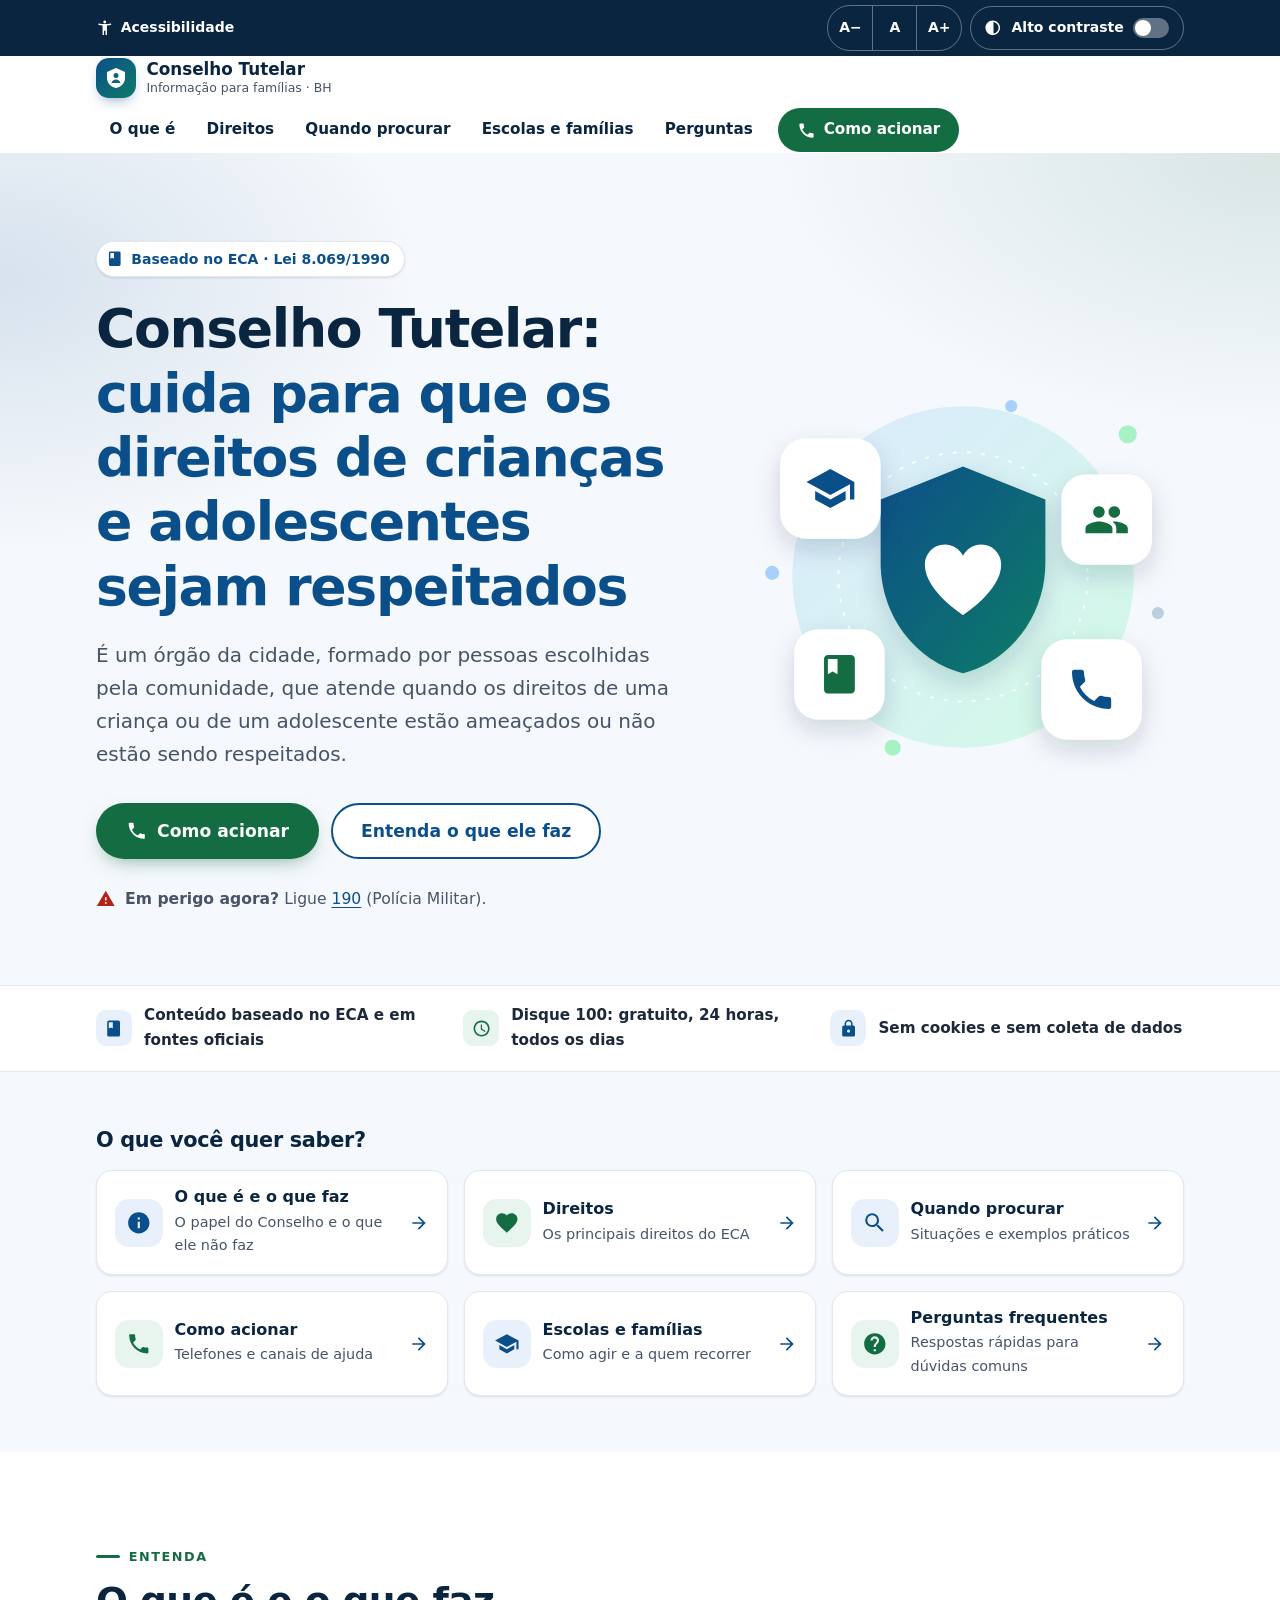
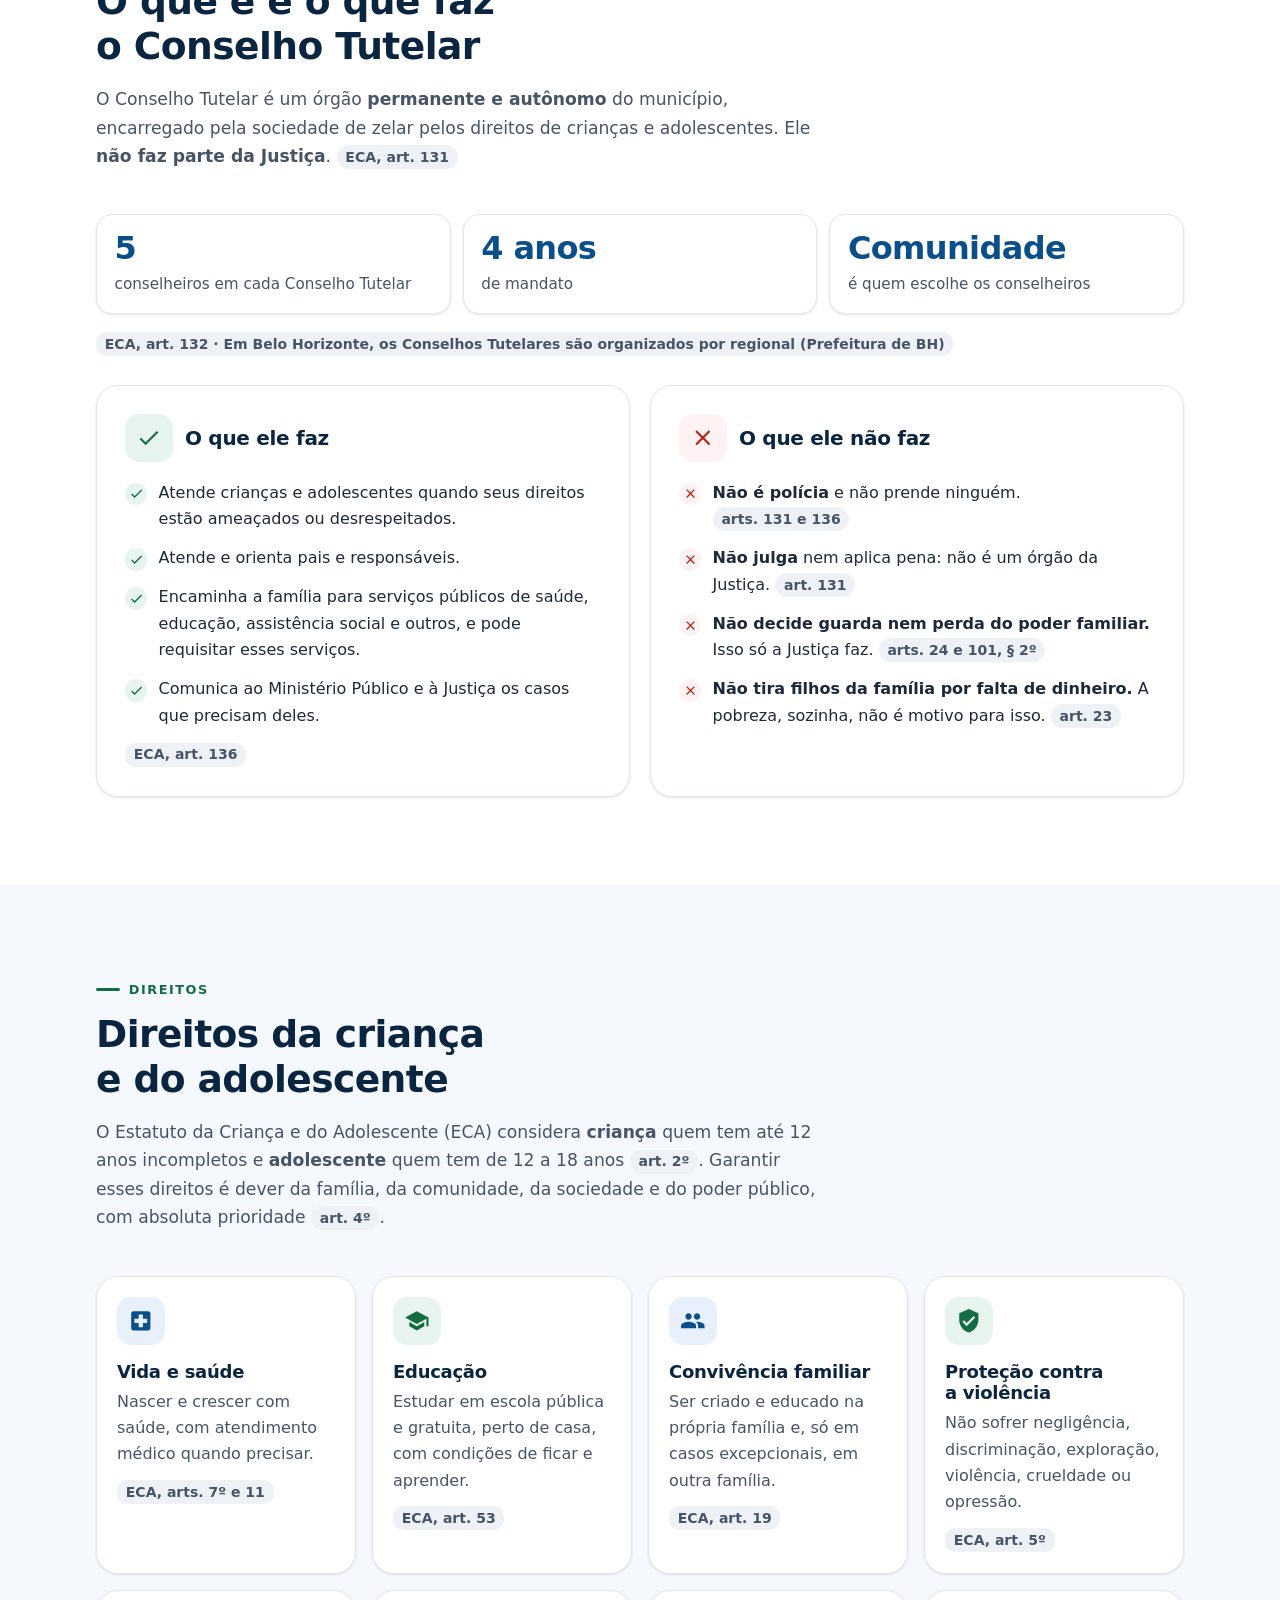
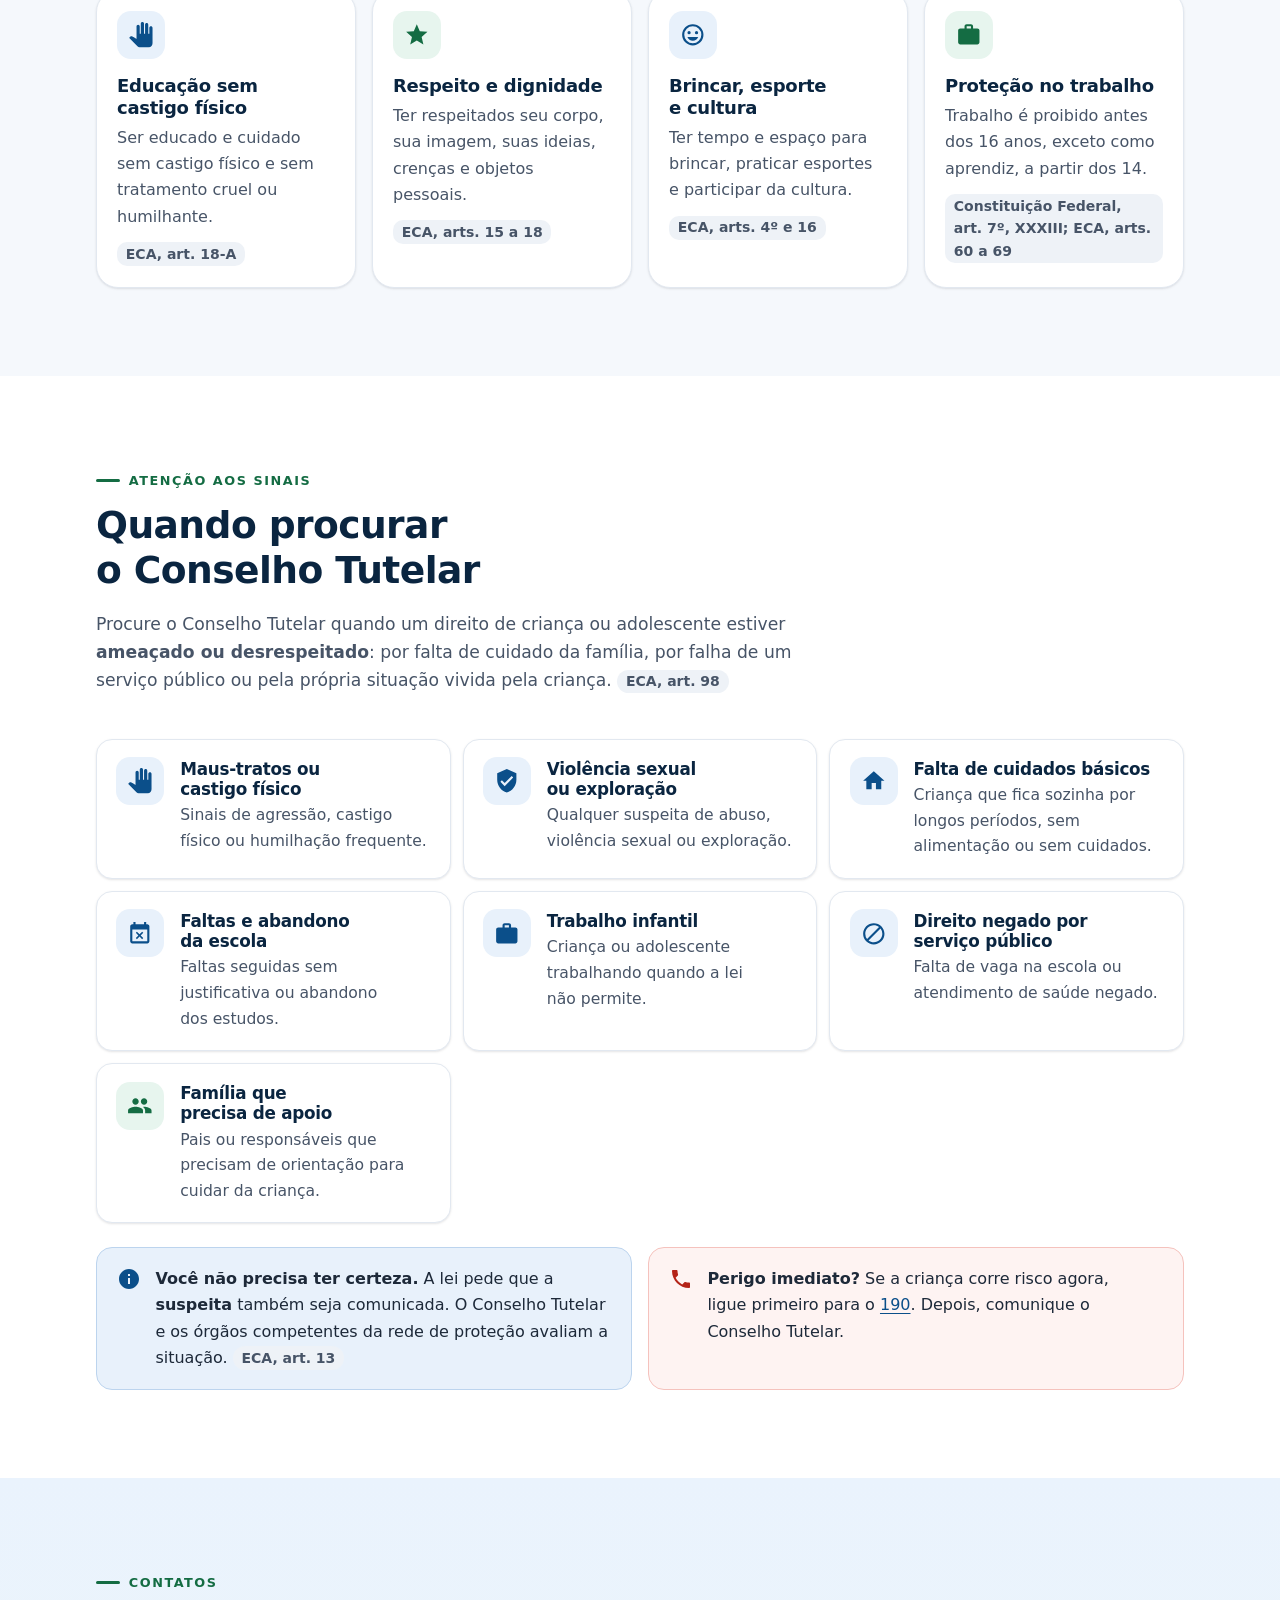
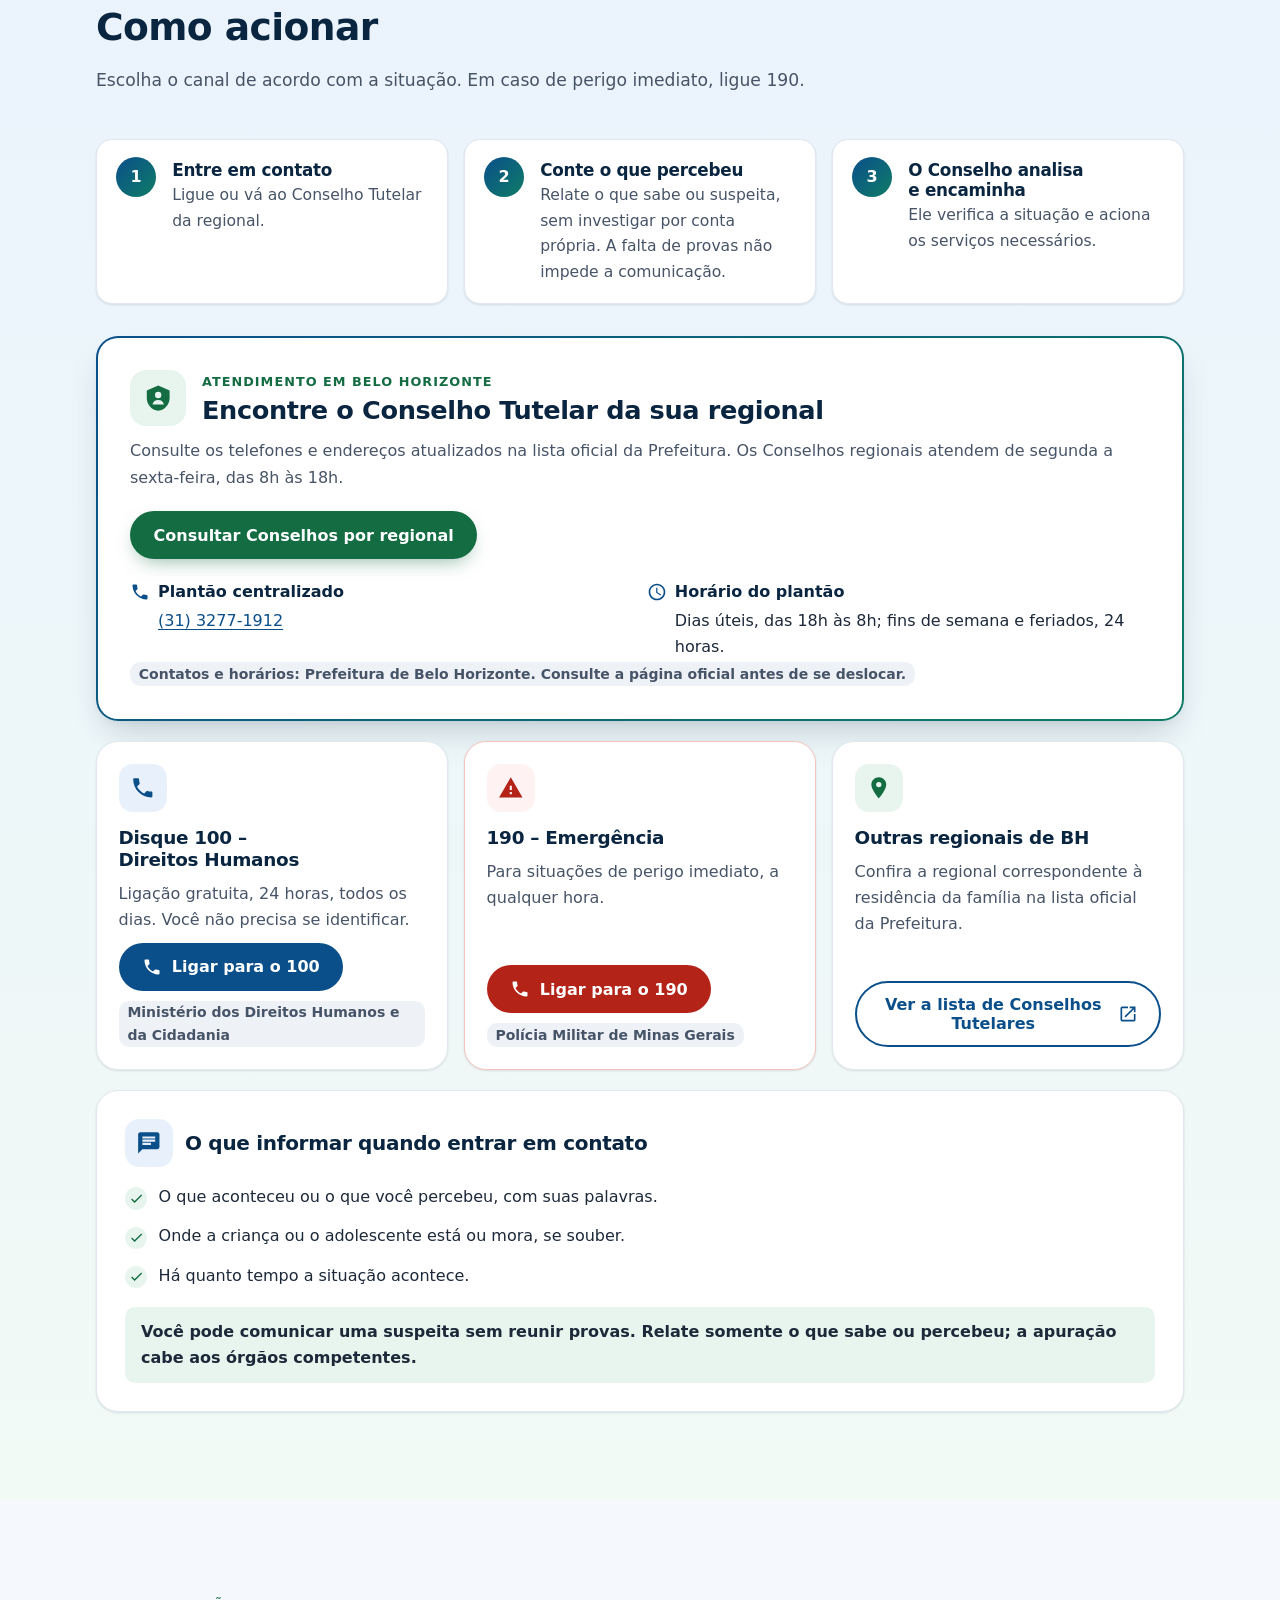
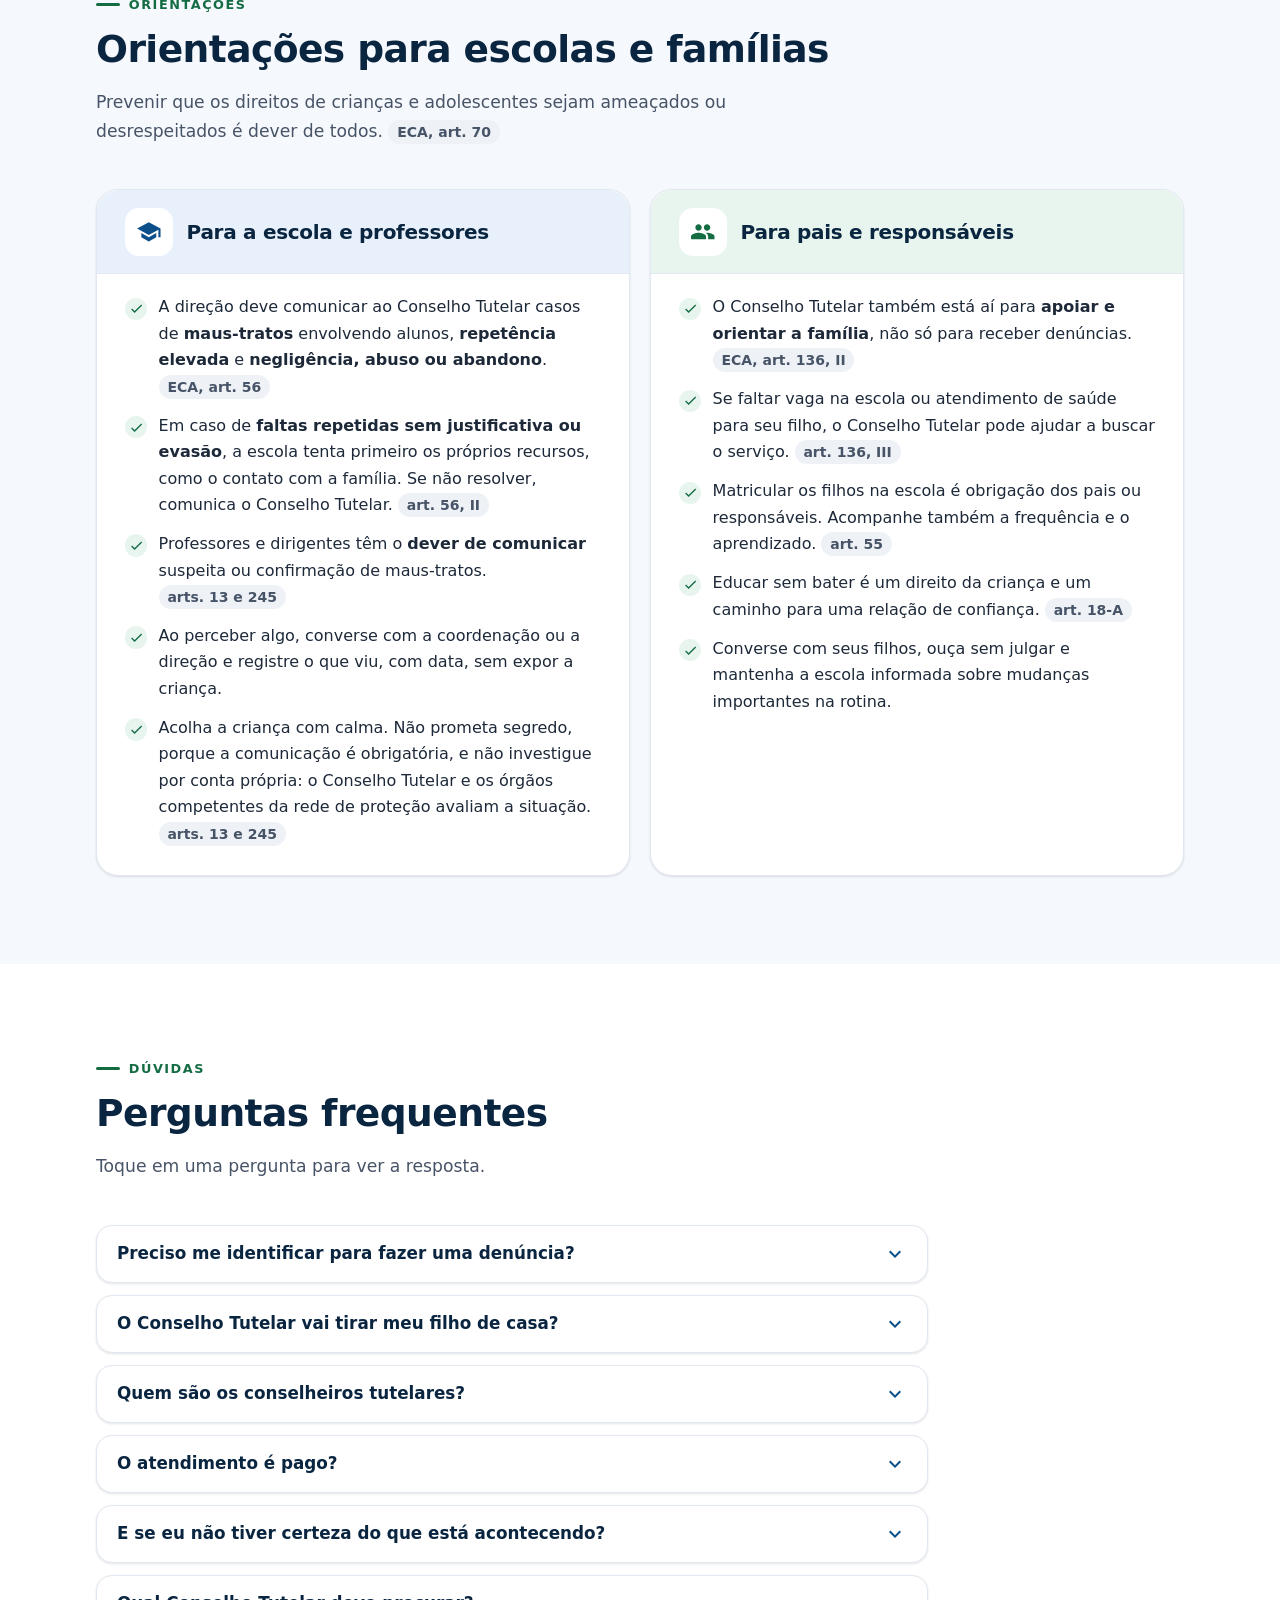
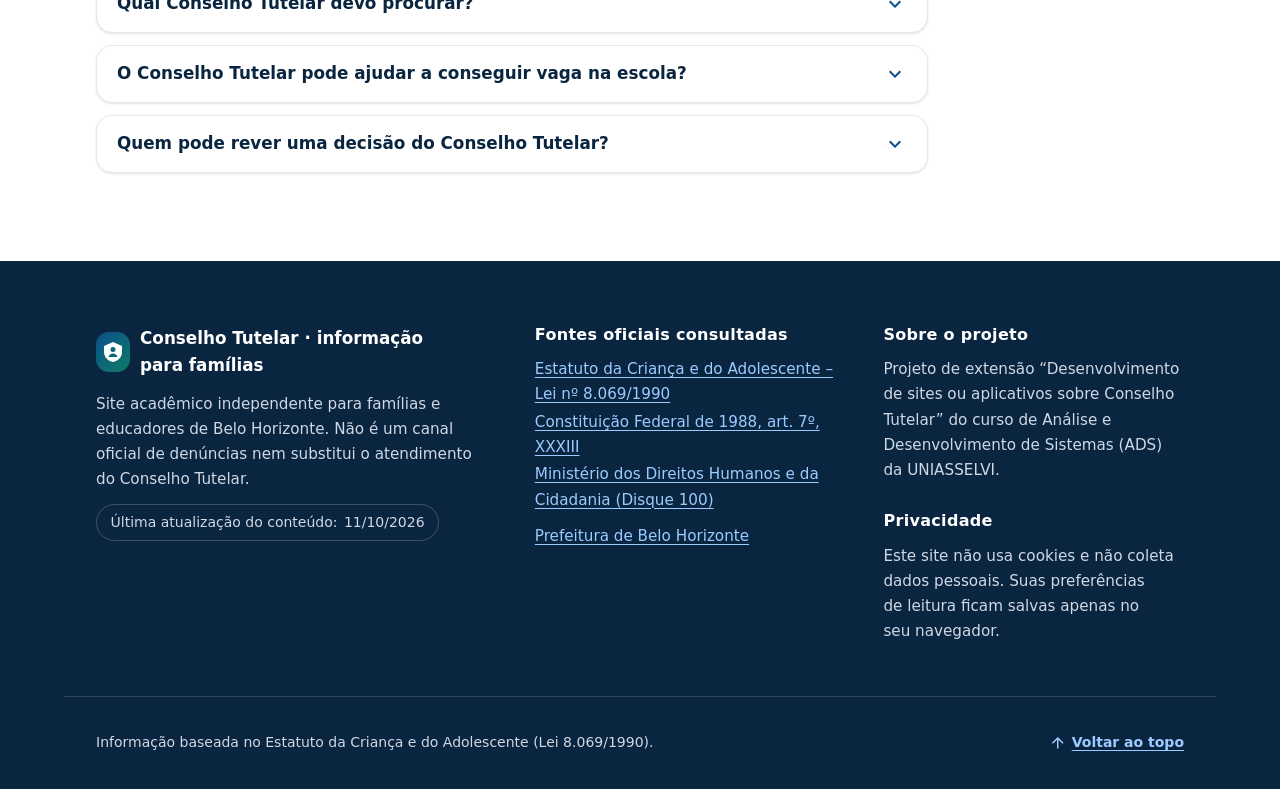
==== index.html @ aff42c0f "Adicionar site, cartaz e ferramentas revisados para Belo Horizonte" ====
<!doctype html>
<html lang="pt-BR">
<head>
  <meta charset="utf-8">
  <meta name="viewport" content="width=device-width, initial-scale=1, viewport-fit=cover">
  <title>Conselho Tutelar: quando e como procurar | Belo Horizonte</title>
  <meta name="description" content="O que é o Conselho Tutelar, direitos da criança e do adolescente, quando procurar e como acionar em Belo Horizonte. Informação simples para famílias e professores.">
  <meta name="theme-color" content="#0b4f8a">
  <meta name="color-scheme" content="light">
  <meta property="og:type" content="website">
  <meta property="og:locale" content="pt_BR">
  <meta property="og:title" content="Conselho Tutelar: quando e como procurar">
  <meta property="og:description" content="O que é, quando procurar e como acionar o Conselho Tutelar em Belo Horizonte. Linguagem simples, para pais, responsáveis e professores.">
  <meta property="og:image" content="assets/og-imagem.png">
  <meta name="twitter:card" content="summary_large_image">
  <link rel="icon" href="assets/favicon.svg" type="image/svg+xml">
  <link rel="stylesheet" href="css/style.css">
  <script>
    document.documentElement.classList.add("js");
    try {
      if (localStorage.getItem("ct-contraste") === "alto") document.documentElement.setAttribute("data-contraste", "alto");
      var f = localStorage.getItem("ct-fonte");
      if (f) document.documentElement.style.fontSize = f + "%";
    } catch (e) {}
  </script>
</head>
<body>
  <svg class="sprite" xmlns="http://www.w3.org/2000/svg" aria-hidden="true" focusable="false">
    <symbol id="i-escudo" viewBox="0 0 24 24"><path d="M12 2 3 6v6c0 5 3.8 9.3 9 10 5.2-.7 9-5 9-10V6l-9-4Zm0 5a2.5 2.5 0 1 1 0 5 2.5 2.5 0 0 1 0-5Zm-4.5 10c.5-2.3 2.3-3.5 4.5-3.5s4 1.2 4.5 3.5h-9Z"/></symbol>
    <symbol id="i-info" viewBox="0 0 24 24"><path d="M12 2C6.48 2 2 6.48 2 12s4.48 10 10 10 10-4.48 10-10S17.52 2 12 2zm1 15h-2v-6h2v6zm0-8h-2V7h2v2z"/></symbol>
    <symbol id="i-coracao" viewBox="0 0 24 24"><path d="M12 21.35l-1.45-1.32C5.4 15.36 2 12.28 2 8.5 2 5.42 4.42 3 7.5 3c1.74 0 3.41.81 4.5 2.09C13.09 3.81 14.76 3 16.5 3 19.58 3 22 5.42 22 8.5c0 3.78-3.4 6.86-8.55 11.54L12 21.35z"/></symbol>
    <symbol id="i-lupa" viewBox="0 0 24 24"><path d="M15.5 14h-.79l-.28-.27A6.47 6.47 0 0 0 16 9.5 6.5 6.5 0 1 0 9.5 16c1.61 0 3.09-.59 4.23-1.57l.27.28v.79l5 4.99L20.49 19l-4.99-5zm-6 0C7.01 14 5 11.99 5 9.5S7.01 5 9.5 5 14 7.01 14 9.5 11.99 14 9.5 14z"/></symbol>
    <symbol id="i-telefone" viewBox="0 0 24 24"><path d="M6.62 10.79c1.44 2.83 3.76 5.14 6.59 6.59l2.2-2.2c.27-.27.67-.36 1.02-.24 1.12.37 2.33.57 3.57.57.55 0 1 .45 1 1V20c0 .55-.45 1-1 1-9.39 0-17-7.61-17-17 0-.55.45-1 1-1h3.5c.55 0 1 .45 1 1 0 1.25.2 2.45.57 3.57.11.35.03.74-.25 1.02l-2.2 2.2z"/></symbol>
    <symbol id="i-escola" viewBox="0 0 24 24"><path d="M5 13.18v4L12 21l7-3.82v-4L12 17l-7-3.82zM12 3 1 9l11 6 9-4.91V17h2V9L12 3z"/></symbol>
    <symbol id="i-ajuda" viewBox="0 0 24 24"><path d="M12 2C6.48 2 2 6.48 2 12s4.48 10 10 10 10-4.48 10-10S17.52 2 12 2zm1 17h-2v-2h2v2zm2.07-7.75-.9.92C13.45 12.9 13 13.5 13 15h-2v-.5c0-1.1.45-2.1 1.17-2.83l1.24-1.26c.37-.36.59-.86.59-1.41 0-1.1-.9-2-2-2s-2 .9-2 2H8c0-2.21 1.79-4 4-4s4 1.79 4 4c0 .88-.36 1.68-.93 2.25z"/></symbol>
    <symbol id="i-check" viewBox="0 0 24 24"><path d="M9 16.17 4.83 12l-1.42 1.41L9 19 21 7l-1.41-1.41z"/></symbol>
    <symbol id="i-x" viewBox="0 0 24 24"><path d="M19 6.41 17.59 5 12 10.59 6.41 5 5 6.41 10.59 12 5 17.59 6.41 19 12 13.41 17.59 19 19 17.59 13.41 12z"/></symbol>
    <symbol id="i-casa" viewBox="0 0 24 24"><path d="M10 20v-6h4v6h5v-8h3L12 3 2 12h3v8z"/></symbol>
    <symbol id="i-menu" viewBox="0 0 24 24"><path d="M3 18h18v-2H3v2zm0-5h18v-2H3v2zm0-7v2h18V6H3z"/></symbol>
    <symbol id="i-chevron" viewBox="0 0 24 24"><path d="M16.59 8.59 12 13.17 7.41 8.59 6 10l6 6 6-6z"/></symbol>
    <symbol id="i-seta" viewBox="0 0 24 24"><path d="m12 4-1.41 1.41L16.17 11H4v2h12.17l-5.58 5.59L12 20l8-8z"/></symbol>
    <symbol id="i-saude" viewBox="0 0 24 24"><path d="M19 3H5c-1.1 0-1.99.9-1.99 2L3 19c0 1.1.9 2 2 2h14c1.1 0 2-.9 2-2V5c0-1.1-.9-2-2-2zm-1 11h-4v4h-4v-4H6v-4h4V6h4v4h4v4z"/></symbol>
    <symbol id="i-livro" viewBox="0 0 24 24"><path d="M18 2H6c-1.1 0-2 .9-2 2v16c0 1.1.9 2 2 2h12c1.1 0 2-.9 2-2V4c0-1.1-.9-2-2-2zM6 4h5v8l-2.5-1.5L6 12V4z"/></symbol>
    <symbol id="i-pessoas" viewBox="0 0 24 24"><path d="M16 11c1.66 0 2.99-1.34 2.99-3S17.66 5 16 5c-1.66 0-3 1.34-3 3s1.34 3 3 3zm-8 0c1.66 0 2.99-1.34 2.99-3S9.66 5 8 5C6.34 5 5 6.34 5 8s1.34 3 3 3zm0 2c-2.33 0-7 1.17-7 3.5V19h14v-2.5c0-2.33-4.67-3.5-7-3.5zm8 0c-.29 0-.62.02-.97.05 1.16.84 1.97 1.97 1.97 3.45V19h6v-2.5c0-2.33-4.67-3.5-7-3.5z"/></symbol>
    <symbol id="i-protecao" viewBox="0 0 24 24"><path d="M12 1 3 5v6c0 5.55 3.84 10.74 9 12 5.16-1.26 9-6.45 9-12V5l-9-4zm-2 16-4-4 1.41-1.41L10 14.17l6.59-6.59L18 9l-8 8z"/></symbol>
    <symbol id="i-mao" viewBox="0 0 24 24"><path d="M23 5.5V20c0 2.2-1.8 4-4 4h-7.3c-1.08 0-2.1-.43-2.85-1.19L1 14.83s1.26-1.23 1.3-1.25c.22-.19.49-.29.79-.29.22 0 .42.06.6.16.04.01 4.31 2.46 4.31 2.46V4c0-.83.67-1.5 1.5-1.5S11 3.17 11 4v7h1V1.5c0-.83.67-1.5 1.5-1.5S15 .67 15 1.5V11h1V2.5c0-.83.67-1.5 1.5-1.5s1.5.67 1.5 1.5V11h1V5.5c0-.83.67-1.5 1.5-1.5s1.5.67 1.5 1.5z"/></symbol>
    <symbol id="i-estrela" viewBox="0 0 24 24"><path d="M12 17.27 18.18 21l-1.64-7.03L22 9.24l-7.19-.61L12 2 9.19 8.63 2 9.24l5.46 4.73L5.82 21z"/></symbol>
    <symbol id="i-sorriso" viewBox="0 0 24 24"><path d="M12 2a10 10 0 1 0 0 20 10 10 0 0 0 0-20Zm0 18a8 8 0 1 1 0-16 8 8 0 0 1 0 16Z"/><circle cx="8.5" cy="10" r="1.5"/><circle cx="15.5" cy="10" r="1.5"/><path d="M12 17.5c2.3 0 4.3-1.4 5.1-3.5H6.9c.8 2.1 2.8 3.5 5.1 3.5Z"/></symbol>
    <symbol id="i-trabalho" viewBox="0 0 24 24"><path d="M20 6h-4V4c0-1.11-.89-2-2-2h-4c-1.11 0-2 .89-2 2v2H4c-1.11 0-1.99.89-1.99 2L2 19c0 1.11.89 2 2 2h16c1.11 0 2-.89 2-2V8c0-1.11-.89-2-2-2zm-6 0h-4V4h4v2z"/></symbol>
    <symbol id="i-calendario" viewBox="0 0 24 24"><path d="m9.31 17 2.44-2.44L14.19 17l1.06-1.06-2.44-2.44 2.44-2.44L14.19 10l-2.44 2.44L9.31 10l-1.06 1.06 2.44 2.44-2.44 2.44L9.31 17zM19 3h-1V1h-2v2H8V1H6v2H5c-1.11 0-1.99.9-1.99 2L3 19c0 1.1.89 2 2 2h14c1.1 0 2-.9 2-2V5c0-1.1-.9-2-2-2zm0 16H5V8h14v11z"/></symbol>
    <symbol id="i-bloqueio" viewBox="0 0 24 24"><path d="M12 2C6.48 2 2 6.48 2 12s4.48 10 10 10 10-4.48 10-10S17.52 2 12 2zM4 12c0-4.42 3.58-8 8-8 1.85 0 3.55.63 4.9 1.69L5.69 16.9A7.902 7.902 0 0 1 4 12zm8 8c-1.85 0-3.55-.63-4.9-1.69L18.31 7.1A7.902 7.902 0 0 1 20 12c0 4.42-3.58 8-8 8z"/></symbol>
    <symbol id="i-alerta" viewBox="0 0 24 24"><path d="M1 21h22L12 2 1 21zm12-3h-2v-2h2v2zm0-4h-2v-4h2v4z"/></symbol>
    <symbol id="i-local" viewBox="0 0 24 24"><path d="M12 2C8.13 2 5 5.13 5 9c0 5.25 7 13 7 13s7-7.75 7-13c0-3.87-3.13-7-7-7zm0 9.5a2.5 2.5 0 0 1 0-5 2.5 2.5 0 0 1 0 5z"/></symbol>
    <symbol id="i-relogio" viewBox="0 0 24 24"><path d="M11.99 2C6.47 2 2 6.48 2 12s4.47 10 9.99 10C17.52 22 22 17.52 22 12S17.52 2 11.99 2zM12 20c-4.42 0-8-3.58-8-8s3.58-8 8-8 8 3.58 8 8-3.58 8-8 8zm.5-13H11v6l5.25 3.15.75-1.23-4.5-2.67z"/></symbol>
    <symbol id="i-externo" viewBox="0 0 24 24"><path d="M19 19H5V5h7V3H5a2 2 0 0 0-2 2v14a2 2 0 0 0 2 2h14c1.1 0 2-.9 2-2v-7h-2v7zM14 3v2h3.59l-9.83 9.83 1.41 1.41L19 6.41V10h2V3h-7z"/></symbol>
    <symbol id="i-acessibilidade" viewBox="0 0 24 24"><path d="M20.5 6c-2.61.7-5.67 1-8.5 1s-5.89-.3-8.5-1L3 8c1.86.5 4 .83 6 1v13h2v-6h2v6h2V9c2-.17 4.14-.5 6-1l-.5-2zM12 6c1.1 0 2-.9 2-2s-.9-2-2-2-2 .9-2 2 .9 2 2 2z"/></symbol>
    <symbol id="i-contraste" viewBox="0 0 24 24"><path d="M12 22c5.52 0 10-4.48 10-10S17.52 2 12 2 2 6.48 2 12s4.48 10 10 10zm1-17.93c3.94.49 7 3.86 7 7.93s-3.06 7.44-7 7.93V4.07z"/></symbol>
    <symbol id="i-cadeado" viewBox="0 0 24 24"><path d="M18 8h-1V6c0-2.76-2.24-5-5-5S7 3.24 7 6v2H6c-1.1 0-2 .9-2 2v10c0 1.1.9 2 2 2h12c1.1 0 2-.9 2-2V10c0-1.1-.9-2-2-2zm-6 9c-1.1 0-2-.9-2-2s.9-2 2-2 2 .9 2 2-.9 2-2 2zm3.1-9H8.9V6c0-1.71 1.39-3.1 3.1-3.1 1.71 0 3.1 1.39 3.1 3.1v2z"/></symbol>
    <symbol id="i-conversa" viewBox="0 0 24 24"><path d="M20 2H4c-1.1 0-1.99.9-1.99 2L2 22l4-4h14c1.1 0 2-.9 2-2V4c0-1.1-.9-2-2-2zM6 9h12v2H6V9zm8 5H6v-2h8v2zm4-6H6V6h12v2z"/></symbol>
  </svg>

  <a class="pular" href="#conteudo">Pular para o conteúdo</a>

  <div class="barra-a11y">
    <div class="container barra-a11y__linha">
      <p class="barra-a11y__titulo">
        <svg class="icone" aria-hidden="true" focusable="false"><use href="#i-acessibilidade"/></svg>
        Acessibilidade
      </p>
      <div class="barra-a11y__controles">
        <div class="grupo-fonte" role="group" aria-label="Tamanho do texto">
          <button type="button" data-fonte="-1">A−<span class="visualmente-oculto"> diminuir texto</span></button>
          <button type="button" data-fonte="0">A<span class="visualmente-oculto"> tamanho normal do texto</span></button>
          <button type="button" data-fonte="1">A+<span class="visualmente-oculto"> aumentar texto</span></button>
        </div>
        <button type="button" class="interruptor" id="botao-contraste" role="switch" aria-checked="false">
          <svg class="icone" aria-hidden="true" focusable="false"><use href="#i-contraste"/></svg>
          <span>Alto contraste</span>
          <span class="interruptor__trilho" aria-hidden="true"></span>
        </button>
      </div>
    </div>
  </div>

  <header class="cabecalho" id="cabecalho">
    <div class="container cabecalho__linha">
      <a class="marca" href="#inicio">
        <span class="marca__selo" aria-hidden="true"><svg class="icone" focusable="false"><use href="#i-escudo"/></svg></span>
        <span>Conselho Tutelar<small>Informação para famílias · BH</small></span>
      </a>
      <button type="button" class="botao-menu" aria-expanded="false" aria-controls="menu-principal">
        <svg class="icone" aria-hidden="true" focusable="false"><use href="#i-menu"/></svg>
        <span>Menu</span>
      </button>
      <nav id="menu-principal" class="nav" aria-label="Menu principal">
        <ul class="nav__lista">
          <li><a href="#o-que-e">O que é</a></li>
          <li><a href="#direitos">Direitos</a></li>
          <li><a href="#quando-procurar">Quando procurar</a></li>
          <li><a href="#escolas-familias">Escolas e famílias</a></li>
          <li><a href="#perguntas">Perguntas</a></li>
          <li><a class="nav__cta" href="#como-acionar"><svg class="icone" aria-hidden="true" focusable="false"><use href="#i-telefone"/></svg>Como acionar</a></li>
        </ul>
      </nav>
    </div>
  </header>

  <main id="conteudo" tabindex="-1">

    <section id="inicio" class="hero" aria-labelledby="titulo-inicio">
      <div class="container hero__grade">
        <div>
          <p class="selo">
            <svg class="icone" aria-hidden="true" focusable="false"><use href="#i-livro"/></svg>
            Baseado no ECA · Lei 8.069/1990
          </p>
          <h1 id="titulo-inicio">Conselho Tutelar: <span>cuida para que os direitos de crianças e adolescentes sejam respeitados</span></h1>
          <p class="hero__lead">É um órgão da cidade, formado por pessoas escolhidas pela comunidade, que atende quando os direitos de uma criança ou de um adolescente estão ameaçados ou não estão sendo respeitados.</p>
          <div class="hero__acoes">
            <a class="botao botao--primario botao--grande" id="cta-hero" href="#como-acionar">
              <svg class="icone" aria-hidden="true" focusable="false"><use href="#i-telefone"/></svg>
              Como acionar
            </a>
            <a class="botao botao--contorno botao--grande" href="#o-que-e">Entenda o que ele faz</a>
          </div>
          <p class="hero__emergencia">
            <svg class="icone" aria-hidden="true" focusable="false"><use href="#i-alerta"/></svg>
            <span><strong>Em perigo agora?</strong> Ligue <a href="tel:190">190</a> (Polícia Militar).</span>
          </p>
        </div>

        <div class="hero__arte">
          <svg class="ilustracao" viewBox="0 0 440 400" aria-hidden="true" focusable="false">
            <defs>
              <linearGradient id="ilu-fundo" x1="0" y1="0" x2="1" y2="1">
                <stop offset="0" stop-color="#dbeafe"/>
                <stop offset="1" stop-color="#d1fae5"/>
              </linearGradient>
              <linearGradient id="ilu-escudo" x1="0" y1="0" x2="1" y2="1">
                <stop offset="0" stop-color="#0b4f8a"/>
                <stop offset="1" stop-color="#0e7c66"/>
              </linearGradient>
              <filter id="ilu-sombra" x="-30%" y="-30%" width="160%" height="170%">
                <feDropShadow dx="0" dy="10" stdDeviation="12" flood-color="#0a2540" flood-opacity=".16"/>
              </filter>
            </defs>
            <circle cx="220" cy="200" r="170" fill="url(#ilu-fundo)"/>
            <circle cx="220" cy="200" r="124" fill="none" stroke="#ffffff" stroke-opacity=".8" stroke-width="2" stroke-dasharray="4 10"/>
            <circle cx="384" cy="58" r="9" fill="#86efac" opacity=".7"/>
            <circle cx="30" cy="196" r="7" fill="#93c5fd" opacity=".8"/>
            <circle cx="414" cy="236" r="6" fill="#0b4f8a" opacity=".25"/>
            <circle cx="150" cy="370" r="8" fill="#86efac" opacity=".7"/>
            <circle cx="268" cy="30" r="6" fill="#93c5fd" opacity=".8"/>
            <g filter="url(#ilu-sombra)">
              <path d="M220 90 302 123v63c0 53-35 98-82 110-47-12-82-57-82-110v-63l82-33Z" fill="url(#ilu-escudo)"/>
            </g>
            <path d="M220 238s-38-24-38-50a20 20 0 0 1 38-9 20 20 0 0 1 38 9c0 26-38 50-38 50Z" fill="#ffffff"/>
            <g filter="url(#ilu-sombra)">
              <rect x="38" y="62" width="100" height="100" rx="26" fill="#ffffff"/>
              <rect x="318" y="98" width="90" height="90" rx="24" fill="#ffffff"/>
              <rect x="298" y="262" width="100" height="100" rx="26" fill="#ffffff"/>
              <rect x="52" y="252" width="90" height="90" rx="24" fill="#ffffff"/>
            </g>
            <use href="#i-escola" x="62" y="86" width="52" height="52" fill="#0b4f8a"/>
            <use href="#i-pessoas" x="340" y="120" width="46" height="46" fill="#146c43"/>
            <use href="#i-telefone" x="322" y="286" width="52" height="52" fill="#0b4f8a"/>
            <use href="#i-livro" x="74" y="274" width="46" height="46" fill="#146c43"/>
          </svg>
        </div>
      </div>
    </section>

    <div class="faixa-confianca">
      <ul class="container faixa-confianca__lista">
        <li><span class="chip chip--pequeno" aria-hidden="true"><svg class="icone" focusable="false"><use href="#i-livro"/></svg></span>Conteúdo baseado no ECA e em fontes oficiais</li>
        <li><span class="chip chip--pequeno chip--verde" aria-hidden="true"><svg class="icone" focusable="false"><use href="#i-relogio"/></svg></span>Disque 100: gratuito, 24 horas, todos os dias</li>
        <li><span class="chip chip--pequeno" aria-hidden="true"><svg class="icone" focusable="false"><use href="#i-cadeado"/></svg></span>Sem cookies e sem coleta de dados</li>
      </ul>
    </div>

    <section class="secao secao--compacta secao--suave" aria-labelledby="titulo-atalhos">
      <div class="container">
        <h2 id="titulo-atalhos" class="titulo-pequeno">O que você quer saber?</h2>
        <ul class="atalhos grade-revelar">
          <li><a class="atalho" href="#o-que-e"><span class="chip" aria-hidden="true"><svg class="icone" focusable="false"><use href="#i-info"/></svg></span><span class="atalho__texto"><strong>O que é e o que faz</strong><span class="atalho__descricao">O papel do Conselho e o que ele não faz</span></span><svg class="icone atalho__seta" aria-hidden="true" focusable="false"><use href="#i-seta"/></svg></a></li>
          <li><a class="atalho" href="#direitos"><span class="chip chip--verde" aria-hidden="true"><svg class="icone" focusable="false"><use href="#i-coracao"/></svg></span><span class="atalho__texto"><strong>Direitos</strong><span class="atalho__descricao">Os principais direitos do ECA</span></span><svg class="icone atalho__seta" aria-hidden="true" focusable="false"><use href="#i-seta"/></svg></a></li>
          <li><a class="atalho" href="#quando-procurar"><span class="chip" aria-hidden="true"><svg class="icone" focusable="false"><use href="#i-lupa"/></svg></span><span class="atalho__texto"><strong>Quando procurar</strong><span class="atalho__descricao">Situações e exemplos práticos</span></span><svg class="icone atalho__seta" aria-hidden="true" focusable="false"><use href="#i-seta"/></svg></a></li>
          <li><a class="atalho" href="#como-acionar"><span class="chip chip--verde" aria-hidden="true"><svg class="icone" focusable="false"><use href="#i-telefone"/></svg></span><span class="atalho__texto"><strong>Como acionar</strong><span class="atalho__descricao">Telefones e canais de ajuda</span></span><svg class="icone atalho__seta" aria-hidden="true" focusable="false"><use href="#i-seta"/></svg></a></li>
          <li><a class="atalho" href="#escolas-familias"><span class="chip" aria-hidden="true"><svg class="icone" focusable="false"><use href="#i-escola"/></svg></span><span class="atalho__texto"><strong>Escolas e famílias</strong><span class="atalho__descricao">Como agir e a quem recorrer</span></span><svg class="icone atalho__seta" aria-hidden="true" focusable="false"><use href="#i-seta"/></svg></a></li>
          <li><a class="atalho" href="#perguntas"><span class="chip chip--verde" aria-hidden="true"><svg class="icone" focusable="false"><use href="#i-ajuda"/></svg></span><span class="atalho__texto"><strong>Perguntas frequentes</strong><span class="atalho__descricao">Respostas rápidas para dúvidas comuns</span></span><svg class="icone atalho__seta" aria-hidden="true" focusable="false"><use href="#i-seta"/></svg></a></li>
        </ul>
      </div>
    </section>

    <section id="o-que-e" class="secao" aria-labelledby="titulo-o-que-e">
      <div class="container">
        <div class="secao__cabecalho">
          <p class="rotulo" aria-hidden="true">Entenda</p>
          <h2 id="titulo-o-que-e">O que é e o que faz o Conselho Tutelar</h2>
          <p class="secao__intro">O Conselho Tutelar é um órgão <strong>permanente e autônomo</strong> do município, encarregado pela sociedade de zelar pelos direitos de crianças e adolescentes. Ele <strong>não faz parte da Justiça</strong>. <span class="fonte">ECA, art. 131</span></p>
        </div>

        <ul class="fatos">
          <li><strong>5</strong><span>conselheiros em cada Conselho Tutelar</span></li>
          <li><strong>4 anos</strong><span>de mandato</span></li>
          <li><strong>Comunidade</strong><span>é quem escolhe os conselheiros</span></li>
        </ul>
        <p class="fonte">ECA, art. 132 · Em Belo Horizonte, os Conselhos Tutelares são organizados por regional (Prefeitura de BH)</p>

        <div class="duas-colunas">
          <div class="cartao cartao--faz">
            <h3><span class="chip chip--verde" aria-hidden="true"><svg class="icone" focusable="false"><use href="#i-check"/></svg></span>O que ele faz</h3>
            <ul class="lista-check">
              <li>Atende crianças e adolescentes quando seus direitos estão ameaçados ou desrespeitados.</li>
              <li>Atende e orienta pais e responsáveis.</li>
              <li>Encaminha a família para serviços públicos de saúde, educação, assistência social e outros, e pode requisitar esses serviços.</li>
              <li>Comunica ao Ministério Público e à Justiça os casos que precisam deles.</li>
            </ul>
            <p class="fonte">ECA, art. 136</p>
          </div>
          <div class="cartao cartao--nao-faz">
            <h3><span class="chip chip--alerta" aria-hidden="true"><svg class="icone" focusable="false"><use href="#i-x"/></svg></span>O que ele não faz</h3>
            <ul class="lista-x">
              <li><strong>Não é polícia</strong> e não prende ninguém. <span class="fonte">arts. 131 e 136</span></li>
              <li><strong>Não julga</strong> nem aplica pena: não é um órgão da Justiça. <span class="fonte">art. 131</span></li>
              <li><strong>Não decide guarda nem perda do poder familiar.</strong> Isso só a Justiça faz. <span class="fonte">arts. 24 e 101, § 2º</span></li>
              <li><strong>Não tira filhos da família por falta de dinheiro.</strong> A pobreza, sozinha, não é motivo para isso. <span class="fonte">art. 23</span></li>
            </ul>
          </div>
        </div>
      </div>
    </section>

    <section id="direitos" class="secao secao--suave" aria-labelledby="titulo-direitos">
      <div class="container">
        <div class="secao__cabecalho">
          <p class="rotulo" aria-hidden="true">Direitos</p>
          <h2 id="titulo-direitos">Direitos da criança e do adolescente</h2>
          <p class="secao__intro">O Estatuto da Criança e do Adolescente (ECA) considera <strong>criança</strong> quem tem até 12 anos incompletos e <strong>adolescente</strong> quem tem de 12 a 18 anos <span class="fonte">art. 2º</span>. Garantir esses direitos é dever da família, da comunidade, da sociedade e do poder público, com absoluta prioridade <span class="fonte">art. 4º</span>.</p>
        </div>
        <ul class="cards grade-revelar">
          <li class="card-direito"><span class="chip" aria-hidden="true"><svg class="icone" focusable="false"><use href="#i-saude"/></svg></span><h3>Vida e saúde</h3><p>Nascer e crescer com saúde, com atendimento médico quando precisar.</p><p class="fonte">ECA, arts. 7º e 11</p></li>
          <li class="card-direito"><span class="chip chip--verde" aria-hidden="true"><svg class="icone" focusable="false"><use href="#i-escola"/></svg></span><h3>Educação</h3><p>Estudar em escola pública e gratuita, perto de casa, com condições de ficar e aprender.</p><p class="fonte">ECA, art. 53</p></li>
          <li class="card-direito"><span class="chip" aria-hidden="true"><svg class="icone" focusable="false"><use href="#i-pessoas"/></svg></span><h3>Convivência familiar</h3><p>Ser criado e educado na própria família e, só em casos excepcionais, em outra família.</p><p class="fonte">ECA, art. 19</p></li>
          <li class="card-direito"><span class="chip chip--verde" aria-hidden="true"><svg class="icone" focusable="false"><use href="#i-protecao"/></svg></span><h3>Proteção contra a violência</h3><p>Não sofrer negligência, discriminação, exploração, violência, crueldade ou opressão.</p><p class="fonte">ECA, art. 5º</p></li>
          <li class="card-direito"><span class="chip" aria-hidden="true"><svg class="icone" focusable="false"><use href="#i-mao"/></svg></span><h3>Educação sem castigo físico</h3><p>Ser educado e cuidado sem castigo físico e sem tratamento cruel ou humilhante.</p><p class="fonte">ECA, art. 18-A</p></li>
          <li class="card-direito"><span class="chip chip--verde" aria-hidden="true"><svg class="icone" focusable="false"><use href="#i-estrela"/></svg></span><h3>Respeito e dignidade</h3><p>Ter respeitados seu corpo, sua imagem, suas ideias, crenças e objetos pessoais.</p><p class="fonte">ECA, arts. 15 a 18</p></li>
          <li class="card-direito"><span class="chip" aria-hidden="true"><svg class="icone" focusable="false"><use href="#i-sorriso"/></svg></span><h3>Brincar, esporte e cultura</h3><p>Ter tempo e espaço para brincar, praticar esportes e participar da cultura.</p><p class="fonte">ECA, arts. 4º e 16</p></li>
          <li class="card-direito"><span class="chip chip--verde" aria-hidden="true"><svg class="icone" focusable="false"><use href="#i-trabalho"/></svg></span><h3>Proteção no trabalho</h3><p>Trabalho é proibido antes dos 16 anos, exceto como aprendiz, a partir dos 14.</p><p class="fonte">Constituição Federal, art. 7º, XXXIII; ECA, arts. 60 a 69</p></li>
        </ul>
      </div>
    </section>

    <section id="quando-procurar" class="secao" aria-labelledby="titulo-quando">
      <div class="container">
        <div class="secao__cabecalho">
          <p class="rotulo" aria-hidden="true">Atenção aos sinais</p>
          <h2 id="titulo-quando">Quando procurar o Conselho Tutelar</h2>
          <p class="secao__intro">Procure o Conselho Tutelar quando um direito de criança ou adolescente estiver <strong>ameaçado ou desrespeitado</strong>: por falta de cuidado da família, por falha de um serviço público ou pela própria situação vivida pela criança. <span class="fonte">ECA, art. 98</span></p>
        </div>
        <ul class="situacoes grade-revelar">
          <li class="situacao"><span class="chip" aria-hidden="true"><svg class="icone" focusable="false"><use href="#i-mao"/></svg></span><div><h3>Maus-tratos ou castigo físico</h3><p>Sinais de agressão, castigo físico ou humilhação frequente.</p></div></li>
          <li class="situacao"><span class="chip" aria-hidden="true"><svg class="icone" focusable="false"><use href="#i-protecao"/></svg></span><div><h3>Violência sexual ou exploração</h3><p>Qualquer suspeita de abuso, violência sexual ou exploração.</p></div></li>
          <li class="situacao"><span class="chip" aria-hidden="true"><svg class="icone" focusable="false"><use href="#i-casa"/></svg></span><div><h3>Falta de cuidados básicos</h3><p>Criança que fica sozinha por longos períodos, sem alimentação ou sem cuidados.</p></div></li>
          <li class="situacao"><span class="chip" aria-hidden="true"><svg class="icone" focusable="false"><use href="#i-calendario"/></svg></span><div><h3>Faltas e abandono da escola</h3><p>Faltas seguidas sem justificativa ou abandono dos estudos.</p></div></li>
          <li class="situacao"><span class="chip" aria-hidden="true"><svg class="icone" focusable="false"><use href="#i-trabalho"/></svg></span><div><h3>Trabalho infantil</h3><p>Criança ou adolescente trabalhando quando a lei não permite.</p></div></li>
          <li class="situacao"><span class="chip" aria-hidden="true"><svg class="icone" focusable="false"><use href="#i-bloqueio"/></svg></span><div><h3>Direito negado por serviço público</h3><p>Falta de vaga na escola ou atendimento de saúde negado.</p></div></li>
          <li class="situacao"><span class="chip chip--verde" aria-hidden="true"><svg class="icone" focusable="false"><use href="#i-pessoas"/></svg></span><div><h3>Família que precisa de apoio</h3><p>Pais ou responsáveis que precisam de orientação para cuidar da criança.</p></div></li>
        </ul>
        <div class="avisos">
          <div class="aviso aviso--info">
            <svg class="icone" aria-hidden="true" focusable="false"><use href="#i-info"/></svg>
            <p><strong>Você não precisa ter certeza.</strong> A lei pede que a <strong>suspeita</strong> também seja comunicada. O Conselho Tutelar e os órgãos competentes da rede de proteção avaliam a situação. <span class="fonte">ECA, art. 13</span></p>
          </div>
          <div class="aviso aviso--alerta">
            <svg class="icone" aria-hidden="true" focusable="false"><use href="#i-telefone"/></svg>
            <p><strong>Perigo imediato?</strong> Se a criança corre risco agora, ligue primeiro para o <a href="tel:190">190</a>. Depois, comunique o Conselho Tutelar.</p>
          </div>
        </div>
      </div>
    </section>

    <section id="como-acionar" class="secao secao--acionar" aria-labelledby="titulo-acionar">
      <div class="container">
        <div class="secao__cabecalho">
          <p class="rotulo" aria-hidden="true">Contatos</p>
          <h2 id="titulo-acionar">Como acionar</h2>
          <p class="secao__intro">Escolha o canal de acordo com a situação. Em caso de perigo imediato, ligue 190.</p>
        </div>

        <ol class="passos grade-revelar">
          <li><span class="passos__numero" aria-hidden="true">1</span><div><h3>Entre em contato</h3><p>Ligue ou vá ao Conselho Tutelar da regional.</p></div></li>
          <li><span class="passos__numero" aria-hidden="true">2</span><div><h3>Conte o que percebeu</h3><p>Relate o que sabe ou suspeita, sem investigar por conta própria. A falta de provas não impede a comunicação.</p></div></li>
          <li><span class="passos__numero" aria-hidden="true">3</span><div><h3>O Conselho analisa e encaminha</h3><p>Ele verifica a situação e aciona os serviços necessários.</p></div></li>
        </ol>

        <div class="contato-destaque">
          <div class="contato-destaque__topo">
            <span class="chip chip--verde chip--grande" aria-hidden="true"><svg class="icone" focusable="false"><use href="#i-escudo"/></svg></span>
            <div>
              <p class="contato-destaque__rotulo">Atendimento em Belo Horizonte</p>
              <h3>Encontre o Conselho Tutelar da sua regional</h3>
            </div>
          </div>
          <p>Consulte os telefones e endereços atualizados na lista oficial da Prefeitura. Os Conselhos regionais atendem de segunda a sexta-feira, das 8h às 18h.</p>
          <div class="contato-destaque__telefones">
            <a class="botao botao--primario" href="https://prefeitura.pbh.gov.br/direitos-humanos/conselho-tutelar">Consultar Conselhos por regional</a>
          </div>
          <dl class="detalhes">
            <div><dt><svg class="icone" aria-hidden="true" focusable="false"><use href="#i-telefone"/></svg>Plantão centralizado</dt><dd><a href="tel:+553132771912">(31) 3277-1912</a></dd></div>
            <div><dt><svg class="icone" aria-hidden="true" focusable="false"><use href="#i-relogio"/></svg>Horário do plantão</dt><dd>Dias úteis, das 18h às 8h; fins de semana e feriados, 24 horas.</dd></div>
          </dl>
          <p class="fonte">Contatos e horários: Prefeitura de Belo Horizonte. Consulte a página oficial antes de se deslocar.</p>
        </div>

        <ul class="contatos grade-revelar">
          <li class="contato">
            <span class="chip" aria-hidden="true"><svg class="icone" focusable="false"><use href="#i-telefone"/></svg></span>
            <h3>Disque 100 – Direitos Humanos</h3>
            <p>Ligação gratuita, 24 horas, todos os dias. Você não precisa se identificar.</p>
            <a class="botao botao--azul" href="tel:100"><svg class="icone" aria-hidden="true" focusable="false"><use href="#i-telefone"/></svg>Ligar para o 100</a>
            <p class="fonte">Ministério dos Direitos Humanos e da Cidadania</p>
          </li>
          <li class="contato contato--alerta">
            <span class="chip chip--alerta" aria-hidden="true"><svg class="icone" focusable="false"><use href="#i-alerta"/></svg></span>
            <h3>190 – Emergência</h3>
            <p>Para situações de perigo imediato, a qualquer hora.</p>
            <a class="botao botao--alerta" href="tel:190"><svg class="icone" aria-hidden="true" focusable="false"><use href="#i-telefone"/></svg>Ligar para o 190</a>
            <p class="fonte">Polícia Militar de Minas Gerais</p>
          </li>
          <li class="contato">
            <span class="chip chip--verde" aria-hidden="true"><svg class="icone" focusable="false"><use href="#i-local"/></svg></span>
            <h3>Outras regionais de BH</h3>
            <p>Confira a regional correspondente à residência da família na lista oficial da Prefeitura.</p>
            <span class="contato__acao" data-config-link="linkConselhosBH" data-classe="botao botao--contorno">Ver a lista de Conselhos Tutelares</span>
          </li>
        </ul>

        <div class="cartao">
          <h3><span class="chip" aria-hidden="true"><svg class="icone" focusable="false"><use href="#i-conversa"/></svg></span>O que informar quando entrar em contato</h3>
          <ul class="lista-check">
            <li>O que aconteceu ou o que você percebeu, com suas palavras.</li>
            <li>Onde a criança ou o adolescente está ou mora, se souber.</li>
            <li>Há quanto tempo a situação acontece.</li>
          </ul>
          <p class="destaque-suave">Você pode comunicar uma suspeita sem reunir provas. Relate somente o que sabe ou percebeu; a apuração cabe aos órgãos competentes.</p>
        </div>
      </div>
    </section>

    <section id="escolas-familias" class="secao secao--suave" aria-labelledby="titulo-escolas">
      <div class="container">
        <div class="secao__cabecalho">
          <p class="rotulo" aria-hidden="true">Orientações</p>
          <h2 id="titulo-escolas">Orientações para escolas e famílias</h2>
          <p class="secao__intro">Prevenir que os direitos de crianças e adolescentes sejam ameaçados ou desrespeitados é dever de todos. <span class="fonte">ECA, art. 70</span></p>
        </div>
        <div class="duas-colunas">
          <div class="cartao">
            <div class="cartao__topo cartao__topo--azul">
              <span class="chip" aria-hidden="true"><svg class="icone" focusable="false"><use href="#i-escola"/></svg></span>
              <h3>Para a escola e professores</h3>
            </div>
            <ul class="lista-check">
              <li>A direção deve comunicar ao Conselho Tutelar casos de <strong>maus-tratos</strong> envolvendo alunos, <strong>repetência elevada</strong> e <strong>negligência, abuso ou abandono</strong>. <span class="fonte">ECA, art. 56</span></li>
              <li>Em caso de <strong>faltas repetidas sem justificativa ou evasão</strong>, a escola tenta primeiro os próprios recursos, como o contato com a família. Se não resolver, comunica o Conselho Tutelar. <span class="fonte">art. 56, II</span></li>
              <li>Professores e dirigentes têm o <strong>dever de comunicar</strong> suspeita ou confirmação de maus-tratos. <span class="fonte">arts. 13 e 245</span></li>
              <li>Ao perceber algo, converse com a coordenação ou a direção e registre o que viu, com data, sem expor a criança.</li>
              <li>Acolha a criança com calma. Não prometa segredo, porque a comunicação é obrigatória, e não investigue por conta própria: o Conselho Tutelar e os órgãos competentes da rede de proteção avaliam a situação. <span class="fonte">arts. 13 e 245</span></li>
            </ul>
          </div>
          <div class="cartao">
            <div class="cartao__topo cartao__topo--verde">
              <span class="chip chip--verde" aria-hidden="true"><svg class="icone" focusable="false"><use href="#i-pessoas"/></svg></span>
              <h3>Para pais e responsáveis</h3>
            </div>
            <ul class="lista-check">
              <li>O Conselho Tutelar também está aí para <strong>apoiar e orientar a família</strong>, não só para receber denúncias. <span class="fonte">ECA, art. 136, II</span></li>
              <li>Se faltar vaga na escola ou atendimento de saúde para seu filho, o Conselho Tutelar pode ajudar a buscar o serviço. <span class="fonte">art. 136, III</span></li>
              <li>Matricular os filhos na escola é obrigação dos pais ou responsáveis. Acompanhe também a frequência e o aprendizado. <span class="fonte">art. 55</span></li>
              <li>Educar sem bater é um direito da criança e um caminho para uma relação de confiança. <span class="fonte">art. 18-A</span></li>
              <li>Converse com seus filhos, ouça sem julgar e mantenha a escola informada sobre mudanças importantes na rotina.</li>
            </ul>
          </div>
        </div>
      </div>
    </section>

    <section id="perguntas" class="secao" aria-labelledby="titulo-perguntas">
      <div class="container">
        <div class="secao__cabecalho">
          <p class="rotulo" aria-hidden="true">Dúvidas</p>
          <h2 id="titulo-perguntas">Perguntas frequentes</h2>
          <p class="secao__intro">Toque em uma pergunta para ver a resposta.</p>
        </div>
        <div class="sanfona">
          <div class="sanfona__item">
            <h3><button type="button" class="sanfona__botao" id="p1" aria-expanded="false" aria-controls="r1"><span>Preciso me identificar para fazer uma denúncia?</span><svg class="icone sanfona__icone" aria-hidden="true" focusable="false"><use href="#i-chevron"/></svg></button></h3>
            <div class="sanfona__painel" id="r1"><p>No Disque 100 você pode denunciar sem se identificar. Ao procurar o Conselho Tutelar, pergunte como funciona o sigilo. Não envie dados de crianças ou denúncias pelo GitHub deste projeto. <span class="fonte">Ministério dos Direitos Humanos e da Cidadania</span></p></div>
          </div>
          <div class="sanfona__item">
            <h3><button type="button" class="sanfona__botao" id="p2" aria-expanded="false" aria-controls="r2"><span>O Conselho Tutelar vai tirar meu filho de casa?</span><svg class="icone sanfona__icone" aria-hidden="true" focusable="false"><use href="#i-chevron"/></svg></button></h3>
            <div class="sanfona__painel" id="r2"><p>O objetivo é proteger a criança e apoiar a família. Afastar uma criança da família é uma medida excepcional, e a decisão cabe à Justiça. A falta de dinheiro, sozinha, não é motivo para isso. <span class="fonte">ECA, arts. 23 e 101, §§ 1º e 2º</span></p></div>
          </div>
          <div class="sanfona__item">
            <h3><button type="button" class="sanfona__botao" id="p3" aria-expanded="false" aria-controls="r3"><span>Quem são os conselheiros tutelares?</span><svg class="icone sanfona__icone" aria-hidden="true" focusable="false"><use href="#i-chevron"/></svg></button></h3>
            <div class="sanfona__painel" id="r3"><p>São 5 pessoas da comunidade em cada Conselho Tutelar, escolhidas pela população local para um mandato de 4 anos. <span class="fonte">ECA, art. 132</span></p></div>
          </div>
          <div class="sanfona__item">
            <h3><button type="button" class="sanfona__botao" id="p4" aria-expanded="false" aria-controls="r4"><span>O atendimento é pago?</span><svg class="icone sanfona__icone" aria-hidden="true" focusable="false"><use href="#i-chevron"/></svg></button></h3>
            <div class="sanfona__painel" id="r4"><p>Não. O Conselho Tutelar é um órgão público do município e o atendimento é gratuito. O Disque 100 também é gratuito. <span class="fonte">ECA, art. 132</span></p></div>
          </div>
          <div class="sanfona__item">
            <h3><button type="button" class="sanfona__botao" id="p5" aria-expanded="false" aria-controls="r5"><span>E se eu não tiver certeza do que está acontecendo?</span><svg class="icone sanfona__icone" aria-hidden="true" focusable="false"><use href="#i-chevron"/></svg></button></h3>
            <div class="sanfona__painel" id="r5"><p>A lei pede que casos de <strong>suspeita</strong> também sejam comunicados. Conte o que você percebeu; o Conselho Tutelar e os órgãos competentes da rede de proteção avaliam a situação. <span class="fonte">ECA, art. 13</span></p></div>
          </div>
          <div class="sanfona__item">
            <h3><button type="button" class="sanfona__botao" id="p6" aria-expanded="false" aria-controls="r6"><span>Qual Conselho Tutelar devo procurar?</span><svg class="icone sanfona__icone" aria-hidden="true" focusable="false"><use href="#i-chevron"/></svg></button></h3>
            <div class="sanfona__painel" id="r6"><p>Em geral, o da regional onde mora a família (os pais ou o responsável). Na dúvida, procure o da regional da escola ou consulte a lista da Prefeitura na seção <a href="#como-acionar">Como acionar</a>. <span class="fonte">ECA, arts. 138 e 147</span></p></div>
          </div>
          <div class="sanfona__item">
            <h3><button type="button" class="sanfona__botao" id="p7" aria-expanded="false" aria-controls="r7"><span>O Conselho Tutelar pode ajudar a conseguir vaga na escola?</span><svg class="icone sanfona__icone" aria-hidden="true" focusable="false"><use href="#i-chevron"/></svg></button></h3>
            <div class="sanfona__painel" id="r7"><p>Sim. Ele pode requisitar serviços públicos, como vaga em escola. Se a decisão dele não for cumprida, pode levar o caso à Justiça. <span class="fonte">ECA, arts. 53, V, e 136, III</span></p></div>
          </div>
          <div class="sanfona__item">
            <h3><button type="button" class="sanfona__botao" id="p8" aria-expanded="false" aria-controls="r8"><span>Quem pode rever uma decisão do Conselho Tutelar?</span><svg class="icone sanfona__icone" aria-hidden="true" focusable="false"><use href="#i-chevron"/></svg></button></h3>
            <div class="sanfona__painel" id="r8"><p>Somente a Justiça, a pedido de quem tenha interesse legítimo no caso. <span class="fonte">ECA, art. 137</span></p></div>
          </div>
        </div>
      </div>
    </section>
  </main>

  <footer class="rodape">
    <div class="container rodape__grade">
      <div>
        <p class="rodape__marca">
          <span class="marca__selo" aria-hidden="true"><svg class="icone" focusable="false"><use href="#i-escudo"/></svg></span>
          Conselho Tutelar · informação para famílias
        </p>
        <p>Site acadêmico independente para famílias e educadores de Belo Horizonte. Não é um canal oficial de denúncias nem substitui o atendimento do Conselho Tutelar.</p>
        <p class="rodape__atualizacao">Última atualização do conteúdo: <span data-config="ultimaAtualizacao"></span></p>
      </div>
      <div>
        <h2>Fontes oficiais consultadas</h2>
        <ul>
          <li><a href="https://www.planalto.gov.br/ccivil_03/leis/l8069.htm">Estatuto da Criança e do Adolescente – Lei nº 8.069/1990</a></li>
          <li><a href="https://www.planalto.gov.br/ccivil_03/constituicao/constituicao.htm">Constituição Federal de 1988, art. 7º, XXXIII</a></li>
          <li><a href="https://www.gov.br/pt-br/servicos/denunciar-violacao-de-direitos-humanos">Ministério dos Direitos Humanos e da Cidadania (Disque 100)</a></li>
          <li><a href="https://prefeitura.pbh.gov.br/direitos-humanos/conselho-tutelar">Prefeitura de Belo Horizonte</a></li>
        </ul>
      </div>
      <div>
        <h2>Sobre o projeto</h2>
        <p>Projeto de extensão “Desenvolvimento de sites ou aplicativos sobre Conselho Tutelar” do curso de Análise e Desenvolvimento de Sistemas (ADS) da UNIASSELVI.</p>
        <h2>Privacidade</h2>
        <p>Este site não usa cookies e não coleta dados pessoais. Suas preferências de leitura ficam salvas apenas no seu navegador.</p>
      </div>
    </div>
    <div class="container rodape__base">
      <p>Informação baseada no Estatuto da Criança e do Adolescente (Lei 8.069/1990).</p>
      <a class="rodape__topo" href="#inicio"><svg class="icone" aria-hidden="true" focusable="false"><use href="#i-seta"/></svg>Voltar ao topo</a>
    </div>
  </footer>

  <a class="cta-fixo" id="cta-fixo" href="#como-acionar" hidden>
    <svg class="icone" aria-hidden="true" focusable="false"><use href="#i-telefone"/></svg>
    Como acionar o Conselho Tutelar
  </a>

  <script src="js/config.js"></script>
  <script src="js/main.js"></script>
</body>
</html>
---- css/style.css ----
/* ==========================================================================
   Conselho Tutelar BH · estilos
   Mobile first · recursos de acessibilidade · sem frameworks ou dependências externas
   Conformidade integral com WCAG depende de auditoria específica.
   ========================================================================== */

:root {
  --cor-primaria: #0b4f8a;
  --cor-primaria-escura: #083d6b;
  --cor-primaria-clara: #e8f1fb;
  --cor-secundaria: #146c43;
  --cor-secundaria-escura: #0f5434;
  --cor-secundaria-clara: #e7f5ee;
  --cor-secundaria-viva: #4ade80;
  --cor-alerta: #b42318;
  --cor-alerta-escura: #912018;
  --cor-alerta-clara: #fef3f2;
  --cor-alerta-borda: #f5c2bd;
  --cor-titulo: #0a2540;
  --cor-texto: #1d2939;
  --cor-texto-suave: #475467;
  --cor-link: #0b4f8a;
  --cor-fundo: #ffffff;
  --cor-fundo-suave: #f5f8fc;
  --cor-borda: #e2e8f0;
  --cor-borda-forte: #c3cfdd;
  --cor-foco: #c2410c;
  --cor-foco-escuro: #fbbf24;
  --cor-barra: #0a2540;
  --cor-barra-texto: #ffffff;
  --cor-barra-borda: rgba(255, 255, 255, 0.35);
  --cor-rodape: #0a2540;
  --cor-sobre-cor: #ffffff;
  --cor-fonte-fundo: #eef2f7;
  --cor-marcador-fundo: #fff3bf;
  --cor-marcador-texto: #5c4400;
  --gradiente-marca: linear-gradient(135deg, #0b4f8a 0%, #0e7c66 100%);
  --fundo-hero:
    radial-gradient(48rem 26rem at 100% 0%, rgba(20, 108, 67, 0.13), transparent 65%),
    radial-gradient(40rem 26rem at 0% 15%, rgba(11, 79, 138, 0.13), transparent 65%),
    #f5f8fc;
  --fundo-acionar: linear-gradient(180deg, #eaf3fd 0%, #f1faf5 100%);
  --sombra-sm: 0 1px 2px rgba(16, 24, 40, 0.05), 0 1px 3px rgba(16, 24, 40, 0.07);
  --sombra-md: 0 6px 14px -4px rgba(16, 24, 40, 0.1), 0 2px 4px -2px rgba(16, 24, 40, 0.06);
  --sombra-lg: 0 18px 36px -12px rgba(10, 37, 64, 0.22), 0 4px 10px -4px rgba(10, 37, 64, 0.08);
  --sombra-botao: 0 8px 20px -8px rgba(20, 108, 67, 0.55);
  --raio-sm: 10px;
  --raio: 16px;
  --raio-lg: 22px;
  --raio-pill: 999px;
  --transicao: 180ms cubic-bezier(0.2, 0.8, 0.2, 1);
  --largura: 72rem;
  --fonte: system-ui, -apple-system, "Segoe UI", Roboto, "Helvetica Neue", Arial, "Noto Sans", sans-serif;
  --mask-check: url("data:image/svg+xml,%3Csvg xmlns='http://www.w3.org/2000/svg' viewBox='0 0 24 24'%3E%3Cpath d='M9 16.17 4.83 12l-1.42 1.41L9 19 21 7l-1.41-1.41z'/%3E%3C/svg%3E");
  --mask-x: url("data:image/svg+xml,%3Csvg xmlns='http://www.w3.org/2000/svg' viewBox='0 0 24 24'%3E%3Cpath d='M19 6.41 17.59 5 12 10.59 6.41 5 5 6.41 10.59 12 5 17.59 6.41 19 12 13.41 17.59 19 19 17.59 13.41 12z'/%3E%3C/svg%3E");
  --mask-seta: url("data:image/svg+xml,%3Csvg xmlns='http://www.w3.org/2000/svg' viewBox='0 0 24 24'%3E%3Cpath d='M8.59 16.59 13.17 12 8.59 7.41 10 6l6 6-6 6z'/%3E%3C/svg%3E");
}

/* Alto contraste: preto, branco e amarelo, sem sombras nem gradientes */
:root[data-contraste="alto"] {
  --cor-primaria: #ffff00;
  --cor-primaria-escura: #ffff00;
  --cor-primaria-clara: #000000;
  --cor-secundaria: #ffff00;
  --cor-secundaria-escura: #ffff00;
  --cor-secundaria-clara: #000000;
  --cor-secundaria-viva: #ffff00;
  --cor-alerta: #ffff00;
  --cor-alerta-escura: #ffff00;
  --cor-alerta-clara: #000000;
  --cor-alerta-borda: #ffffff;
  --cor-titulo: #ffffff;
  --cor-texto: #ffffff;
  --cor-texto-suave: #ffffff;
  --cor-link: #ffff00;
  --cor-fundo: #000000;
  --cor-fundo-suave: #000000;
  --cor-borda: #ffffff;
  --cor-borda-forte: #ffffff;
  --cor-foco: #00ffff;
  --cor-foco-escuro: #00ffff;
  --cor-barra: #000000;
  --cor-barra-texto: #ffffff;
  --cor-barra-borda: #ffffff;
  --cor-rodape: #000000;
  --cor-sobre-cor: #000000;
  --cor-fonte-fundo: #000000;
  --cor-marcador-fundo: #000000;
  --cor-marcador-texto: #ffff00;
  --gradiente-marca: #ffff00;
  --fundo-hero: #000000;
  --fundo-acionar: #000000;
  --sombra-sm: none;
  --sombra-md: none;
  --sombra-lg: none;
  --sombra-botao: none;
}

/* ---------- Base ---------- */
*,
*::before,
*::after { box-sizing: border-box; }

[hidden] { display: none !important; }

html {
  font-size: 100%;
  -webkit-text-size-adjust: 100%;
  scroll-behavior: smooth;
  scroll-padding-top: 5.5rem;
}

body {
  margin: 0;
  font-family: var(--fonte);
  font-size: 1rem;
  line-height: 1.65;
  color: var(--cor-texto);
  background: var(--cor-fundo);
  -webkit-font-smoothing: antialiased;
}

img,
svg { max-width: 100%; }

.icone {
  width: 1.25em;
  height: 1.25em;
  fill: currentColor;
  flex: none;
}

.sprite {
  position: absolute;
  width: 0;
  height: 0;
  overflow: hidden;
}

h1,
h2,
h3 {
  color: var(--cor-titulo);
  line-height: 1.2;
  letter-spacing: -0.015em;
  text-wrap: balance;
}

h2 { font-size: clamp(1.65rem, 1.25rem + 1.8vw, 2.35rem); margin: 0 0 1rem; }
h3 { font-size: 1.15rem; }
p { text-wrap: pretty; }

a {
  color: var(--cor-link);
  text-decoration-thickness: 1px;
  text-underline-offset: 0.2em;
}
a:hover { text-decoration-thickness: 2px; }

:focus-visible {
  outline: 3px solid var(--cor-foco);
  outline-offset: 3px;
  border-radius: 6px;
}

#conteudo:focus { outline: none; }

.container {
  width: 100%;
  max-width: var(--largura);
  margin-inline: auto;
  padding-inline: clamp(1rem, 4vw, 2rem);
}

.visualmente-oculto {
  position: absolute !important;
  width: 1px;
  height: 1px;
  padding: 0;
  margin: -1px;
  overflow: hidden;
  clip: rect(0 0 0 0);
  white-space: nowrap;
  border: 0;
}

.pular {
  position: absolute;
  left: 1rem;
  top: -100px;
  z-index: 100;
  padding: 0.75rem 1.25rem;
  border-radius: var(--raio-pill);
  background: var(--cor-primaria);
  color: var(--cor-sobre-cor);
  font-weight: 700;
  text-decoration: none;
}
.pular:focus { top: 0.75rem; }

/* ---------- Barra de acessibilidade (só aparece com JavaScript, que faz os botões funcionarem) ---------- */
.barra-a11y { display: none; }
.js .barra-a11y { display: block; }
.barra-a11y {
  background: var(--cor-barra);
  color: var(--cor-barra-texto);
  font-size: 0.875rem;
}
.barra-a11y :focus-visible { outline-color: var(--cor-foco-escuro); }

.barra-a11y__linha {
  display: flex;
  align-items: center;
  justify-content: space-between;
  gap: 0.75rem;
  min-height: 3.5rem;
}

.barra-a11y__titulo {
  display: none;
  align-items: center;
  gap: 0.45rem;
  margin: 0;
  font-weight: 600;
}

.barra-a11y__controles {
  display: flex;
  align-items: center;
  gap: 0.5rem;
  margin-left: auto;
}

.grupo-fonte {
  display: inline-flex;
  border: 1px solid var(--cor-barra-borda);
  border-radius: var(--raio-pill);
  overflow: hidden;
}

.grupo-fonte button,
.interruptor {
  min-height: 2.75rem;
  background: transparent;
  color: inherit;
  font: inherit;
  font-weight: 700;
  cursor: pointer;
}

.grupo-fonte button {
  min-width: 2.75rem;
  padding: 0 0.65rem;
  border: 0;
}
.grupo-fonte button + button { border-left: 1px solid var(--cor-barra-borda); }
.grupo-fonte button:hover,
.interruptor:hover { background: rgba(255, 255, 255, 0.12); }
.grupo-fonte button:focus-visible { outline-offset: -4px; }

.interruptor {
  display: inline-flex;
  align-items: center;
  gap: 0.6rem;
  padding: 0 0.85rem;
  border: 1px solid var(--cor-barra-borda);
  border-radius: var(--raio-pill);
}

.interruptor__trilho {
  position: relative;
  width: 2.25rem;
  height: 1.25rem;
  border-radius: var(--raio-pill);
  background: rgba(255, 255, 255, 0.35);
  transition: background-color var(--transicao);
}
.interruptor__trilho::after {
  content: "";
  position: absolute;
  top: 2px;
  left: 2px;
  width: calc(1.25rem - 4px);
  height: calc(1.25rem - 4px);
  border-radius: 50%;
  background: #ffffff;
  transition: transform var(--transicao);
}
.interruptor[aria-checked="true"] .interruptor__trilho { background: var(--cor-secundaria-viva); }
.interruptor[aria-checked="true"] .interruptor__trilho::after { transform: translateX(1rem); background: #000000; }

/* ---------- Cabeçalho ---------- */
.cabecalho {
  position: sticky;
  top: env(safe-area-inset-top, 0px);
  z-index: 40;
  background: rgba(255, 255, 255, 0.96);
  border-bottom: 1px solid transparent;
  transition: box-shadow var(--transicao), border-color var(--transicao);
}
@supports ((-webkit-backdrop-filter: blur(1px)) or (backdrop-filter: blur(1px))) {
  .cabecalho {
    background: rgba(255, 255, 255, 0.8);
    -webkit-backdrop-filter: saturate(180%) blur(14px);
    backdrop-filter: saturate(180%) blur(14px);
  }
}
.cabecalho.rolado {
  border-bottom-color: var(--cor-borda);
  box-shadow: var(--sombra-sm);
}

.cabecalho__linha {
  display: flex;
  flex-wrap: wrap;
  align-items: center;
  justify-content: space-between;
  gap: 0.5rem 1rem;
  min-height: 4.25rem;
}

.marca {
  display: inline-flex;
  align-items: center;
  gap: 0.65rem;
  min-height: 2.75rem;
  color: var(--cor-titulo);
  font-weight: 800;
  font-size: 1.05rem;
  line-height: 1.15;
  text-decoration: none;
}
.marca small {
  display: block;
  margin-top: 0.1rem;
  color: var(--cor-texto-suave);
  font-size: 0.78rem;
  font-weight: 500;
}
.marca__selo {
  display: grid;
  place-items: center;
  width: 2.5rem;
  height: 2.5rem;
  border-radius: 0.8rem;
  background: var(--gradiente-marca);
  color: var(--cor-sobre-cor);
  box-shadow: 0 6px 14px -6px rgba(11, 79, 138, 0.6);
}
.marca__selo .icone { width: 1.5rem; height: 1.5rem; }

.botao-menu { display: none; }
.js .botao-menu {
  display: inline-flex;
  align-items: center;
  gap: 0.45rem;
  min-width: 2.75rem;
  min-height: 2.75rem;
  padding: 0.5rem 0.95rem;
  border: 2px solid var(--cor-primaria);
  border-radius: var(--raio-pill);
  background: var(--cor-fundo);
  color: var(--cor-primaria);
  font: inherit;
  font-weight: 700;
  cursor: pointer;
}
.js .botao-menu[aria-expanded="true"] {
  background: var(--cor-primaria);
  color: var(--cor-sobre-cor);
}

.nav { flex-basis: 100%; }
.nav__lista {
  list-style: none;
  margin: 0;
  padding: 0 0 0.75rem;
}

.js .nav {
  display: none;
  position: absolute;
  top: 100%;
  left: 0;
  right: 0;
  padding: 0.5rem clamp(1rem, 4vw, 2rem) 1rem;
  background: var(--cor-fundo);
  border-bottom: 1px solid var(--cor-borda);
  box-shadow: var(--sombra-lg);
}
.js .nav.aberta { display: block; animation: aparecer 0.2s ease; }
.js .nav__lista { padding: 0; }

.nav a {
  display: flex;
  align-items: center;
  justify-content: space-between;
  gap: 0.5rem;
  min-height: 3rem;
  padding: 0.5rem 0.85rem;
  border-radius: var(--raio-sm);
  color: var(--cor-titulo);
  font-weight: 600;
  text-decoration: none;
}
.nav a::after {
  content: "";
  width: 1.25rem;
  height: 1.25rem;
  background-color: var(--cor-texto-suave);
  -webkit-mask: var(--mask-seta) center / contain no-repeat;
  mask: var(--mask-seta) center / contain no-repeat;
}
.nav a:hover,
.nav a[aria-current="true"] {
  background: var(--cor-primaria-clara);
  color: var(--cor-primaria);
}

.nav .nav__cta {
  justify-content: center;
  margin-top: 0.5rem;
  background: var(--cor-secundaria);
  color: var(--cor-sobre-cor);
  border-radius: var(--raio-pill);
}
.nav .nav__cta::after { display: none; }
.nav .nav__cta:hover,
.nav .nav__cta[aria-current="true"] {
  background: var(--cor-secundaria-escura);
  color: var(--cor-sobre-cor);
}

/* ---------- Botões ---------- */
.botao {
  display: inline-flex;
  align-items: center;
  justify-content: center;
  gap: 0.6rem;
  min-height: 3rem;
  padding: 0.75rem 1.35rem;
  border: 2px solid transparent;
  border-radius: var(--raio-pill);
  font: inherit;
  font-weight: 700;
  line-height: 1.2;
  text-align: center;
  text-decoration: none;
  cursor: pointer;
  transition: background-color var(--transicao), border-color var(--transicao), box-shadow var(--transicao), transform var(--transicao);
}
.botao:hover { transform: translateY(-1px); }
.botao:active { transform: none; }

.botao--grande {
  min-height: 3.5rem;
  padding: 0.9rem 1.75rem;
  font-size: 1.075rem;
}

.botao--primario {
  background: var(--cor-secundaria);
  color: var(--cor-sobre-cor);
  box-shadow: var(--sombra-botao);
}
.botao--primario:hover { background: var(--cor-secundaria-escura); color: var(--cor-sobre-cor); }

.botao--azul { background: var(--cor-primaria); color: var(--cor-sobre-cor); }
.botao--azul:hover { background: var(--cor-primaria-escura); color: var(--cor-sobre-cor); }

.botao--alerta { background: var(--cor-alerta); color: var(--cor-sobre-cor); }
.botao--alerta:hover { background: var(--cor-alerta-escura); color: var(--cor-sobre-cor); }

.botao--contorno {
  background: var(--cor-fundo);
  color: var(--cor-primaria);
  border-color: var(--cor-primaria);
}
.botao--contorno:hover { background: var(--cor-primaria-clara); color: var(--cor-primaria-escura); }

.botao--telefone { min-height: 3.5rem; font-size: 1.15rem; }

/* ---------- Chips de ícone ---------- */
.chip {
  display: inline-grid;
  place-items: center;
  flex: none;
  width: 3rem;
  height: 3rem;
  border-radius: 14px;
  background: var(--cor-primaria-clara);
  color: var(--cor-primaria);
}
.chip .icone { width: 1.6rem; height: 1.6rem; }
.chip--verde { background: var(--cor-secundaria-clara); color: var(--cor-secundaria); }
.chip--alerta { background: var(--cor-alerta-clara); color: var(--cor-alerta); }
.chip--pequeno { width: 2.25rem; height: 2.25rem; border-radius: 10px; }
.chip--pequeno .icone { width: 1.2rem; height: 1.2rem; }
.chip--grande { width: 3.5rem; height: 3.5rem; border-radius: 16px; }
.chip--grande .icone { width: 1.9rem; height: 1.9rem; }

/* ---------- Hero ---------- */
.hero {
  position: relative;
  overflow: hidden;
  padding-block: clamp(2.5rem, 7vw, 5.5rem) clamp(2.5rem, 6vw, 4.5rem);
  background: var(--fundo-hero);
}

.hero__grade {
  display: grid;
  gap: 2.5rem;
  align-items: center;
}

.selo {
  display: inline-flex;
  align-items: center;
  gap: 0.5rem;
  margin: 0 0 1.25rem;
  padding: 0.35rem 0.9rem 0.35rem 0.55rem;
  border: 1px solid var(--cor-borda);
  border-radius: var(--raio-pill);
  background: var(--cor-fundo);
  box-shadow: var(--sombra-sm);
  color: var(--cor-primaria);
  font-size: 0.875rem;
  font-weight: 700;
}

.hero h1 {
  margin: 0 0 1.25rem;
  font-size: clamp(2rem, 1.35rem + 3.2vw, 3.35rem);
  letter-spacing: -0.025em;
}
.hero h1 span { color: var(--cor-primaria); }

.hero__lead {
  max-width: 38rem;
  margin: 0 0 2rem;
  color: var(--cor-texto-suave);
  font-size: clamp(1.075rem, 1rem + 0.4vw, 1.25rem);
}

.hero__acoes {
  display: flex;
  flex-wrap: wrap;
  gap: 0.75rem;
}

.hero__emergencia {
  display: flex;
  align-items: flex-start;
  gap: 0.6rem;
  margin: 1.75rem 0 0;
  color: var(--cor-texto-suave);
  font-size: 0.975rem;
}
.hero__emergencia .icone { margin-top: 0.15em; color: var(--cor-alerta); }

.hero__arte { display: none; }
.ilustracao { display: block; width: 100%; height: auto; }

/* ---------- Faixa de confiança ---------- */
.faixa-confianca {
  background: var(--cor-fundo);
  border-block: 1px solid var(--cor-borda);
}
.faixa-confianca__lista {
  display: grid;
  gap: 0.85rem;
  margin: 0 auto;
  padding-block: 1.1rem;
  list-style: none;
}
.faixa-confianca li {
  display: flex;
  align-items: center;
  gap: 0.75rem;
  font-size: 0.95rem;
  font-weight: 600;
}

/* ---------- Seções ---------- */
.secao { padding-block: clamp(3rem, 8vw, 5.5rem); }
.secao--suave { background: var(--cor-fundo-suave); }
.secao--compacta { padding-block: clamp(2.25rem, 5vw, 3.5rem); }
.secao--acionar { background: var(--fundo-acionar); }

.secao__cabecalho {
  max-width: 46rem;
  margin-bottom: clamp(1.75rem, 4vw, 2.75rem);
}
.secao__intro {
  margin: 0;
  color: var(--cor-texto-suave);
  font-size: 1.075rem;
}

.rotulo {
  display: inline-flex;
  align-items: center;
  gap: 0.55rem;
  margin: 0 0 0.75rem;
  color: var(--cor-secundaria);
  font-size: 0.8rem;
  font-weight: 800;
  letter-spacing: 0.12em;
  text-transform: uppercase;
}
.rotulo::before {
  content: "";
  width: 1.5rem;
  height: 3px;
  border-radius: 3px;
  background: currentColor;
}

.titulo-pequeno { font-size: 1.3rem; margin: 0 0 1.1rem; }

.fonte {
  display: inline-block;
  padding: 0.05rem 0.55rem;
  border-radius: var(--raio-pill);
  background: var(--cor-fonte-fundo);
  color: var(--cor-texto-suave);
  font-size: 0.875rem;
  font-weight: 600;
  line-height: 1.6;
  white-space: nowrap;
}
p.fonte { margin: 0.85rem 0 0; white-space: normal; border-radius: 10px; }

/* ---------- Atalhos ---------- */
.atalhos {
  display: grid;
  grid-template-columns: minmax(0, 1fr) minmax(0, 1fr);
  gap: 0.75rem;
  margin: 0;
  padding: 0;
  list-style: none;
}
.atalho {
  display: flex;
  flex-direction: column;
  align-items: flex-start;
  gap: 0.75rem;
  height: 100%;
  min-height: 7rem;
  padding: 1rem;
  border: 1px solid var(--cor-borda);
  border-radius: var(--raio);
  background: var(--cor-fundo);
  box-shadow: var(--sombra-sm);
  color: var(--cor-texto);
  text-decoration: none;
  transition: box-shadow var(--transicao), transform var(--transicao), border-color var(--transicao);
}
.atalho:hover {
  border-color: var(--cor-borda-forte);
  box-shadow: var(--sombra-lg);
  transform: translateY(-2px);
}
.atalho__texto { display: flex; flex-direction: column; gap: 0.15rem; flex: 1; }
.atalho__texto strong { color: var(--cor-titulo); font-size: 1rem; line-height: 1.3; }
.atalho__descricao { display: none; color: var(--cor-texto-suave); font-size: 0.9rem; }
.atalho__seta { display: none; color: var(--cor-primaria); transition: transform var(--transicao); }
.atalho:hover .atalho__seta { transform: translateX(3px); }

/* ---------- Fatos rápidos ---------- */
.fatos {
  display: grid;
  gap: 0.75rem;
  margin: 0 0 0.25rem;
  padding: 0;
  list-style: none;
}
.fatos li {
  display: flex;
  align-items: center;
  gap: 1rem;
  padding: 1rem 1.1rem;
  border: 1px solid var(--cor-borda);
  border-radius: var(--raio);
  background: var(--cor-fundo);
  box-shadow: var(--sombra-sm);
}
.fatos strong {
  display: block;
  flex: none;
  min-width: 4.5rem;
  color: var(--cor-primaria);
  font-size: clamp(1.5rem, 1.2rem + 1.2vw, 2rem);
  line-height: 1.1;
  letter-spacing: -0.02em;
}
.fatos span { display: block; color: var(--cor-texto-suave); font-size: 0.95rem; }

/* ---------- Cartões ---------- */
.duas-colunas { display: grid; gap: 1rem; margin-top: 1.75rem; }

.cartao {
  padding: clamp(1.25rem, 3vw, 1.75rem);
  border: 1px solid var(--cor-borda);
  border-radius: var(--raio-lg);
  background: var(--cor-fundo);
  box-shadow: var(--sombra-sm);
}
.cartao h3 {
  display: flex;
  align-items: center;
  gap: 0.75rem;
  margin: 0 0 1.1rem;
  font-size: 1.25rem;
}

.lista-check,
.lista-x {
  display: grid;
  gap: 0.8rem;
  margin: 0;
  padding: 0;
  list-style: none;
}
.lista-check li,
.lista-x li { position: relative; padding-left: 2.1rem; }
.lista-check li::before,
.lista-x li::before {
  content: "";
  position: absolute;
  left: 0;
  top: 0.2em;
  width: 1.4rem;
  height: 1.4rem;
  border-radius: 50%;
  background: var(--cor-secundaria-clara);
}
.lista-check li::after,
.lista-x li::after {
  content: "";
  position: absolute;
  left: 0.225rem;
  top: calc(0.2em + 0.225rem);
  width: 0.95rem;
  height: 0.95rem;
  background-color: var(--cor-secundaria);
  -webkit-mask-image: var(--mask-check);
  mask-image: var(--mask-check);
  -webkit-mask-size: contain;
  mask-size: contain;
  -webkit-mask-repeat: no-repeat;
  mask-repeat: no-repeat;
  -webkit-mask-position: center;
  mask-position: center;
}
.lista-x li::before { background: var(--cor-alerta-clara); }
.lista-x li::after {
  background-color: var(--cor-alerta);
  -webkit-mask-image: var(--mask-x);
  mask-image: var(--mask-x);
}

/* ---------- Direitos ---------- */
.cards {
  display: grid;
  grid-template-columns: repeat(auto-fill, minmax(min(100%, 15rem), 1fr));
  gap: 1rem;
  margin: 0;
  padding: 0;
  list-style: none;
}
.card-direito {
  display: grid;
  grid-template-columns: auto 1fr;
  column-gap: 1rem;
  align-items: start;
  height: 100%;
  padding: 1.25rem;
  border: 1px solid var(--cor-borda);
  border-radius: var(--raio-lg);
  background: var(--cor-fundo);
  box-shadow: var(--sombra-sm);
}
.card-direito .chip { grid-row: span 3; }
.card-direito h3 { margin: 0.1rem 0 0.3rem; font-size: 1.125rem; }
.card-direito p { margin: 0; color: var(--cor-texto-suave); }
.card-direito p.fonte { margin-top: 0.75rem; justify-self: start; }

/* ---------- Quando procurar ---------- */
.situacoes {
  display: grid;
  grid-template-columns: repeat(auto-fill, minmax(min(100%, 18rem), 1fr));
  gap: 0.75rem;
  margin: 0;
  padding: 0;
  list-style: none;
}
.situacao {
  display: flex;
  align-items: flex-start;
  gap: 1rem;
  height: 100%;
  padding: 1.1rem 1.2rem;
  border: 1px solid var(--cor-borda);
  border-radius: var(--raio);
  background: var(--cor-fundo);
  box-shadow: var(--sombra-sm);
}
.situacao h3 { margin: 0.1rem 0 0.25rem; font-size: 1.05rem; }
.situacao p { margin: 0; color: var(--cor-texto-suave); font-size: 0.975rem; }

.avisos { display: grid; gap: 1rem; margin-top: 1.5rem; }
.aviso {
  display: flex;
  align-items: flex-start;
  gap: 0.9rem;
  padding: 1.1rem 1.25rem;
  border: 1px solid;
  border-radius: var(--raio);
}
.aviso p { margin: 0; }
.aviso > .icone { width: 1.5rem; height: 1.5rem; margin-top: 0.1rem; }
.aviso--info { border-color: #bcd4ee; background: var(--cor-primaria-clara); }
.aviso--info > .icone { color: var(--cor-primaria); }
.aviso--alerta { border-color: var(--cor-alerta-borda); background: var(--cor-alerta-clara); }
.aviso--alerta > .icone { color: var(--cor-alerta); }

/* ---------- Como acionar ---------- */
.passos {
  display: grid;
  gap: 0.75rem;
  margin: 0 0 2rem;
  padding: 0;
  list-style: none;
}
.passos li {
  display: flex;
  align-items: flex-start;
  gap: 1rem;
  padding: 1.1rem 1.2rem;
  border: 1px solid var(--cor-borda);
  border-radius: var(--raio);
  background: var(--cor-fundo);
  box-shadow: var(--sombra-sm);
}
.passos__numero {
  display: grid;
  place-items: center;
  flex: none;
  width: 2.5rem;
  height: 2.5rem;
  border-radius: 50%;
  background: var(--gradiente-marca);
  color: var(--cor-sobre-cor);
  font-weight: 800;
}
.passos h3 { margin: 0.15rem 0 0.2rem; font-size: 1.05rem; }
.passos p { margin: 0; color: var(--cor-texto-suave); font-size: 0.975rem; }

.contato-destaque {
  margin-bottom: 1.25rem;
  padding: clamp(1.25rem, 4vw, 2rem);
  border: 2px solid transparent;
  border-radius: var(--raio-lg);
  background:
    linear-gradient(var(--cor-fundo), var(--cor-fundo)) padding-box,
    var(--gradiente-marca) border-box;
  box-shadow: var(--sombra-lg);
}
.contato-destaque__topo { display: flex; align-items: center; gap: 1rem; margin-bottom: 0.75rem; }
.contato-destaque__rotulo {
  margin: 0;
  color: var(--cor-secundaria);
  font-size: 0.8rem;
  font-weight: 800;
  letter-spacing: 0.08em;
  text-transform: uppercase;
}
.contato-destaque h3 { margin: 0.15rem 0 0; font-size: clamp(1.25rem, 1.1rem + 0.8vw, 1.6rem); }
.contato-destaque > p { margin: 0; color: var(--cor-texto-suave); }
.contato-destaque__telefones { display: flex; flex-wrap: wrap; gap: 0.75rem; margin: 1.25rem 0; }

.detalhes { display: grid; gap: 0.85rem; margin: 0; }
.detalhes dt {
  display: flex;
  align-items: center;
  gap: 0.5rem;
  color: var(--cor-titulo);
  font-weight: 700;
}
.detalhes dt .icone { color: var(--cor-primaria); }
.detalhes dd { margin: 0.15rem 0 0 1.75rem; }

.link-mapa {
  display: inline-flex;
  align-items: center;
  gap: 0.4rem;
  min-height: 2.75rem;
  margin-top: 0.75rem;
  font-weight: 700;
}

.contatos {
  display: grid;
  grid-template-columns: repeat(auto-fit, minmax(min(100%, 16rem), 1fr));
  gap: 1rem;
  margin: 0 0 1.25rem;
  padding: 0;
  list-style: none;
}
.contato {
  display: flex;
  flex-direction: column;
  align-items: flex-start;
  gap: 0.6rem;
  height: 100%;
  padding: 1.35rem;
  border: 1px solid var(--cor-borda);
  border-radius: var(--raio-lg);
  background: var(--cor-fundo);
  box-shadow: var(--sombra-sm);
}
.contato h3 { margin: 0.35rem 0 0; font-size: 1.15rem; }
.contato p { margin: 0; color: var(--cor-texto-suave); }
.contato .botao { margin-top: auto; }
.contato .contato__acao { margin-top: auto; }
.contato--alerta { border-color: var(--cor-alerta-borda); }

.destaque-suave {
  margin: 1.1rem 0 0;
  padding: 0.75rem 1rem;
  border-radius: var(--raio-sm);
  background: var(--cor-secundaria-clara);
  color: var(--cor-texto);
  font-weight: 600;
}

/* Marcador de dado a confirmar (só aparece enquanto o config.js não foi preenchido) */
.marcador {
  display: inline-block;
  padding: 0.1rem 0.45rem;
  border: 2px dashed var(--cor-marcador-texto);
  border-radius: 8px;
  background: var(--cor-marcador-fundo);
  color: var(--cor-marcador-texto);
  font-size: 0.95em;
  font-weight: 700;
  line-height: 1.4;
}

/* ---------- Escolas e famílias ---------- */
.cartao__topo {
  display: flex;
  align-items: center;
  gap: 0.85rem;
  margin: calc(-1 * clamp(1.25rem, 3vw, 1.75rem)) calc(-1 * clamp(1.25rem, 3vw, 1.75rem)) 1.25rem;
  padding: 1.1rem clamp(1.25rem, 3vw, 1.75rem);
  border-bottom: 1px solid var(--cor-borda);
  border-radius: var(--raio-lg) var(--raio-lg) 0 0;
}
.cartao__topo h3 { margin: 0; }
.cartao__topo--azul { background: var(--cor-primaria-clara); }
.cartao__topo--verde { background: var(--cor-secundaria-clara); }
.cartao__topo .chip { background: var(--cor-fundo); }

/* ---------- Perguntas frequentes ---------- */
.sanfona { display: grid; gap: 0.75rem; max-width: 52rem; }
.sanfona__item {
  border: 1px solid var(--cor-borda);
  border-radius: var(--raio);
  background: var(--cor-fundo);
  box-shadow: var(--sombra-sm);
  transition: border-color var(--transicao), box-shadow var(--transicao);
}
.sanfona__item.aberto { border-color: var(--cor-primaria); box-shadow: var(--sombra-md); }
.sanfona h3 { margin: 0; font-size: 1rem; }
.sanfona__botao {
  display: flex;
  align-items: center;
  justify-content: space-between;
  gap: 1rem;
  width: 100%;
  min-height: 3.5rem;
  padding: 1rem 1.25rem;
  border: 0;
  border-radius: calc(var(--raio) - 1px);
  background: none;
  color: var(--cor-titulo);
  font: inherit;
  font-size: 1.05rem;
  font-weight: 700;
  text-align: left;
  cursor: pointer;
}
.sanfona__botao:hover { background: var(--cor-fundo-suave); }
.sanfona__icone {
  width: 1.5rem;
  height: 1.5rem;
  color: var(--cor-primaria);
  transition: transform var(--transicao);
}
.sanfona__botao[aria-expanded="true"] .sanfona__icone { transform: rotate(180deg); }
.sanfona__painel { padding: 0 1.25rem 1.25rem; color: var(--cor-texto-suave); }
.sanfona__painel p { margin: 0; }
.sanfona__painel:not([hidden]) { animation: aparecer 0.25s ease; }

/* ---------- Rodapé ---------- */
.rodape {
  padding-block: clamp(2.5rem, 6vw, 4rem) 1.5rem;
  background: var(--cor-rodape);
  color: #d0d8e4;
  font-size: 0.95rem;
}
.rodape :focus-visible { outline-color: var(--cor-foco-escuro); }
.rodape a { color: #9ccbff; }
.rodape a:hover { color: #ffffff; }
.rodape h2 { margin: 0 0 0.85rem; color: #ffffff; font-size: 1rem; letter-spacing: 0.02em; }
.rodape p { margin: 0 0 0.75rem; }
.rodape p + h2 { margin-top: 1.75rem; }
.rodape ul { display: grid; gap: 0.15rem; margin: 0; padding: 0; list-style: none; }
.rodape ul a { display: inline-flex; align-items: center; min-height: 2.75rem; }
.rodape__grade { display: grid; gap: 2rem; }
.rodape__marca { display: flex; align-items: center; gap: 0.65rem; margin-bottom: 1rem; color: #ffffff; font-weight: 800; font-size: 1.05rem; }
.rodape__marca .marca__selo { box-shadow: none; }
.rodape__atualizacao {
  display: inline-flex;
  flex-wrap: wrap;
  align-items: center;
  gap: 0.4rem;
  margin-top: 0.5rem;
  padding: 0.35rem 0.85rem;
  border: 1px solid rgba(255, 255, 255, 0.2);
  border-radius: var(--raio-pill);
  font-size: 0.875rem;
}
.rodape__base {
  display: flex;
  flex-wrap: wrap;
  align-items: center;
  justify-content: space-between;
  gap: 1rem;
  margin-top: 2.5rem;
  padding-top: 1.5rem;
  border-top: 1px solid rgba(255, 255, 255, 0.14);
  font-size: 0.875rem;
}
.rodape__base p { margin: 0; }
.rodape__topo {
  display: inline-flex;
  align-items: center;
  gap: 0.35rem;
  min-height: 2.75rem;
  font-weight: 700;
}
.rodape__topo .icone { transform: rotate(-90deg); }

/* ---------- Botão fixo "Como acionar" (celular e tablet) ---------- */
.cta-fixo {
  position: fixed;
  left: 1rem;
  right: 1rem;
  bottom: calc(1rem + env(safe-area-inset-bottom, 0px));
  z-index: 35;
  display: flex;
  align-items: center;
  justify-content: center;
  gap: 0.6rem;
  min-height: 3.5rem;
  padding: 0.85rem 1.25rem;
  border: 2px solid transparent;
  border-radius: var(--raio-pill);
  background: var(--cor-secundaria);
  color: var(--cor-sobre-cor);
  font-weight: 800;
  text-decoration: none;
  box-shadow: 0 14px 30px -10px rgba(10, 37, 64, 0.5);
  animation: subir 0.3s ease;
}
.cta-fixo:hover { background: var(--cor-secundaria-escura); color: var(--cor-sobre-cor); }

/* ---------- Animações ---------- */
@keyframes aparecer {
  from { opacity: 0; transform: translateY(-4px); }
  to { opacity: 1; transform: none; }
}
@keyframes subir {
  from { opacity: 0; transform: translateY(1rem); }
  to { opacity: 1; transform: none; }
}

/* Os cartões ficam sempre visíveis em repouso; a animação só roda quando entram na tela */
@keyframes surgir {
  from { opacity: 0; transform: translateY(14px); }
  to { opacity: 1; transform: none; }
}
@media (prefers-reduced-motion: no-preference) {
  .revelar.visivel { animation: surgir 0.55s cubic-bezier(0.2, 0.8, 0.2, 1) both; }
}

/* ---------- Telas maiores ---------- */
@media (min-width: 36rem) {
  .atalho { flex-direction: row; align-items: center; min-height: 5.5rem; padding: 1rem 1.1rem; }
  .atalho__descricao { display: block; }
  .atalho__seta { display: block; }
}

@media (min-width: 40rem) {
  .barra-a11y__titulo { display: inline-flex; }
  .hero__arte { display: block; max-width: 22rem; margin-inline: auto; width: 100%; }
  .card-direito { display: block; }
  .card-direito h3 { margin: 1rem 0 0.4rem; }
  .fatos { grid-template-columns: repeat(3, 1fr); }
  .fatos li { display: block; }
  .fatos span { margin-top: 0.35rem; }
}

@media (min-width: 48rem) {
  .faixa-confianca__lista { grid-template-columns: repeat(3, 1fr); }
  .detalhes { grid-template-columns: minmax(0, 1fr) minmax(0, 1fr); }
}

@media (min-width: 56rem) {
  .hero__grade { grid-template-columns: 1.15fr 0.85fr; gap: 3rem; }
  .hero__arte { max-width: 28rem; }
  .duas-colunas { grid-template-columns: minmax(0, 1fr) minmax(0, 1fr); gap: 1.25rem; }
  .avisos { grid-template-columns: minmax(0, 1fr) minmax(0, 1fr); }
  .passos { grid-template-columns: repeat(3, 1fr); gap: 1rem; }
  .rodape__grade { grid-template-columns: 1.3fr 1fr 1fr; gap: 3rem; }
}

@media (min-width: 64rem) {
  .atalhos { grid-template-columns: repeat(3, 1fr); gap: 1rem; }
}

@media (min-width: 75rem) {
  .js .botao-menu { display: none; }
  .nav,
  .js .nav {
    display: block;
    position: static;
    flex-basis: auto;
    padding: 0;
    background: none;
    border: 0;
    box-shadow: none;
    animation: none;
  }
  .nav__lista,
  .js .nav__lista {
    display: flex;
    flex-wrap: wrap;
    align-items: center;
    gap: 0.25rem;
    padding: 0;
  }
  .nav a { min-height: 2.75rem; padding: 0.4rem 0.85rem; border-radius: var(--raio-pill); font-size: 0.95rem; }
  .nav a::after { display: none; }
  .nav .nav__cta { margin: 0 0 0 0.5rem; padding-inline: 1.15rem; }
  .cta-fixo { display: none !important; }
}

/* ---------- Ajustes do alto contraste ---------- */
:root[data-contraste="alto"] .cabecalho { background: #000000; -webkit-backdrop-filter: none; backdrop-filter: none; border-bottom-color: #ffffff; }
:root[data-contraste="alto"] .hero__arte { display: none; }
:root[data-contraste="alto"] .chip,
:root[data-contraste="alto"] .fonte,
:root[data-contraste="alto"] .selo { border: 1px solid #ffffff; }
:root[data-contraste="alto"] .contato-destaque { background: #000000; border-color: #ffffff; }
:root[data-contraste="alto"] .botao,
:root[data-contraste="alto"] .cta-fixo,
:root[data-contraste="alto"] .nav .nav__cta { border-color: #ffff00; }
:root[data-contraste="alto"] .botao--contorno { color: #ffff00; }
:root[data-contraste="alto"] .rodape { border-top: 2px solid #ffffff; color: #ffffff; }
:root[data-contraste="alto"] .rodape a { color: #ffff00; }
:root[data-contraste="alto"] .rodape__atualizacao,
:root[data-contraste="alto"] .rodape__base { border-color: #ffffff; }
:root[data-contraste="alto"] .aviso,
:root[data-contraste="alto"] .cartao__topo { border-color: #ffffff; background: #000000; }
:root[data-contraste="alto"] .lista-check li::before,
:root[data-contraste="alto"] .lista-x li::before { border: 1px solid #ffffff; }
:root[data-contraste="alto"] .interruptor__trilho { background: #ffffff; }
:root[data-contraste="alto"] .interruptor[aria-checked="true"] .interruptor__trilho { background: #ffff00; }

/* ---------- Movimento reduzido ---------- */
@media (prefers-reduced-motion: reduce) {
  html { scroll-behavior: auto; }
  *,
  *::before,
  *::after {
    animation-duration: 0.01ms !important;
    animation-iteration-count: 1 !important;
    transition-duration: 0.01ms !important;
  }
}

/* ---------- Impressão ---------- */
@media print {
  .barra-a11y,
  .cabecalho,
  .pular,
  .cta-fixo,
  .hero__arte { display: none !important; }
  .sanfona__painel[hidden] { display: block !important; }
  .revelar { opacity: 1 !important; transform: none !important; }
  .secao, .hero { padding-block: 1.25rem; }
  .cartao, .situacao, .card-direito, .contato, .contato-destaque { box-shadow: none; break-inside: avoid; }
}

/* Reflow em telas estreitas e com fonte ampliada. */
body { overflow-wrap: anywhere; }
.barra-a11y__controles { flex-wrap: wrap; justify-content: flex-end; max-width: 100%; }
.fonte { white-space: normal; }
.atalhos > li, .atalho__texto, .fatos span,
.duas-colunas > *, .situacao > div, .rodape__grade > * { min-width: 0; }
.fatos li, .cartao h3, .contato-destaque__topo { flex-wrap: wrap; }
@media (max-width: 24rem) {
  .atalhos { grid-template-columns: minmax(0, 1fr); }
}
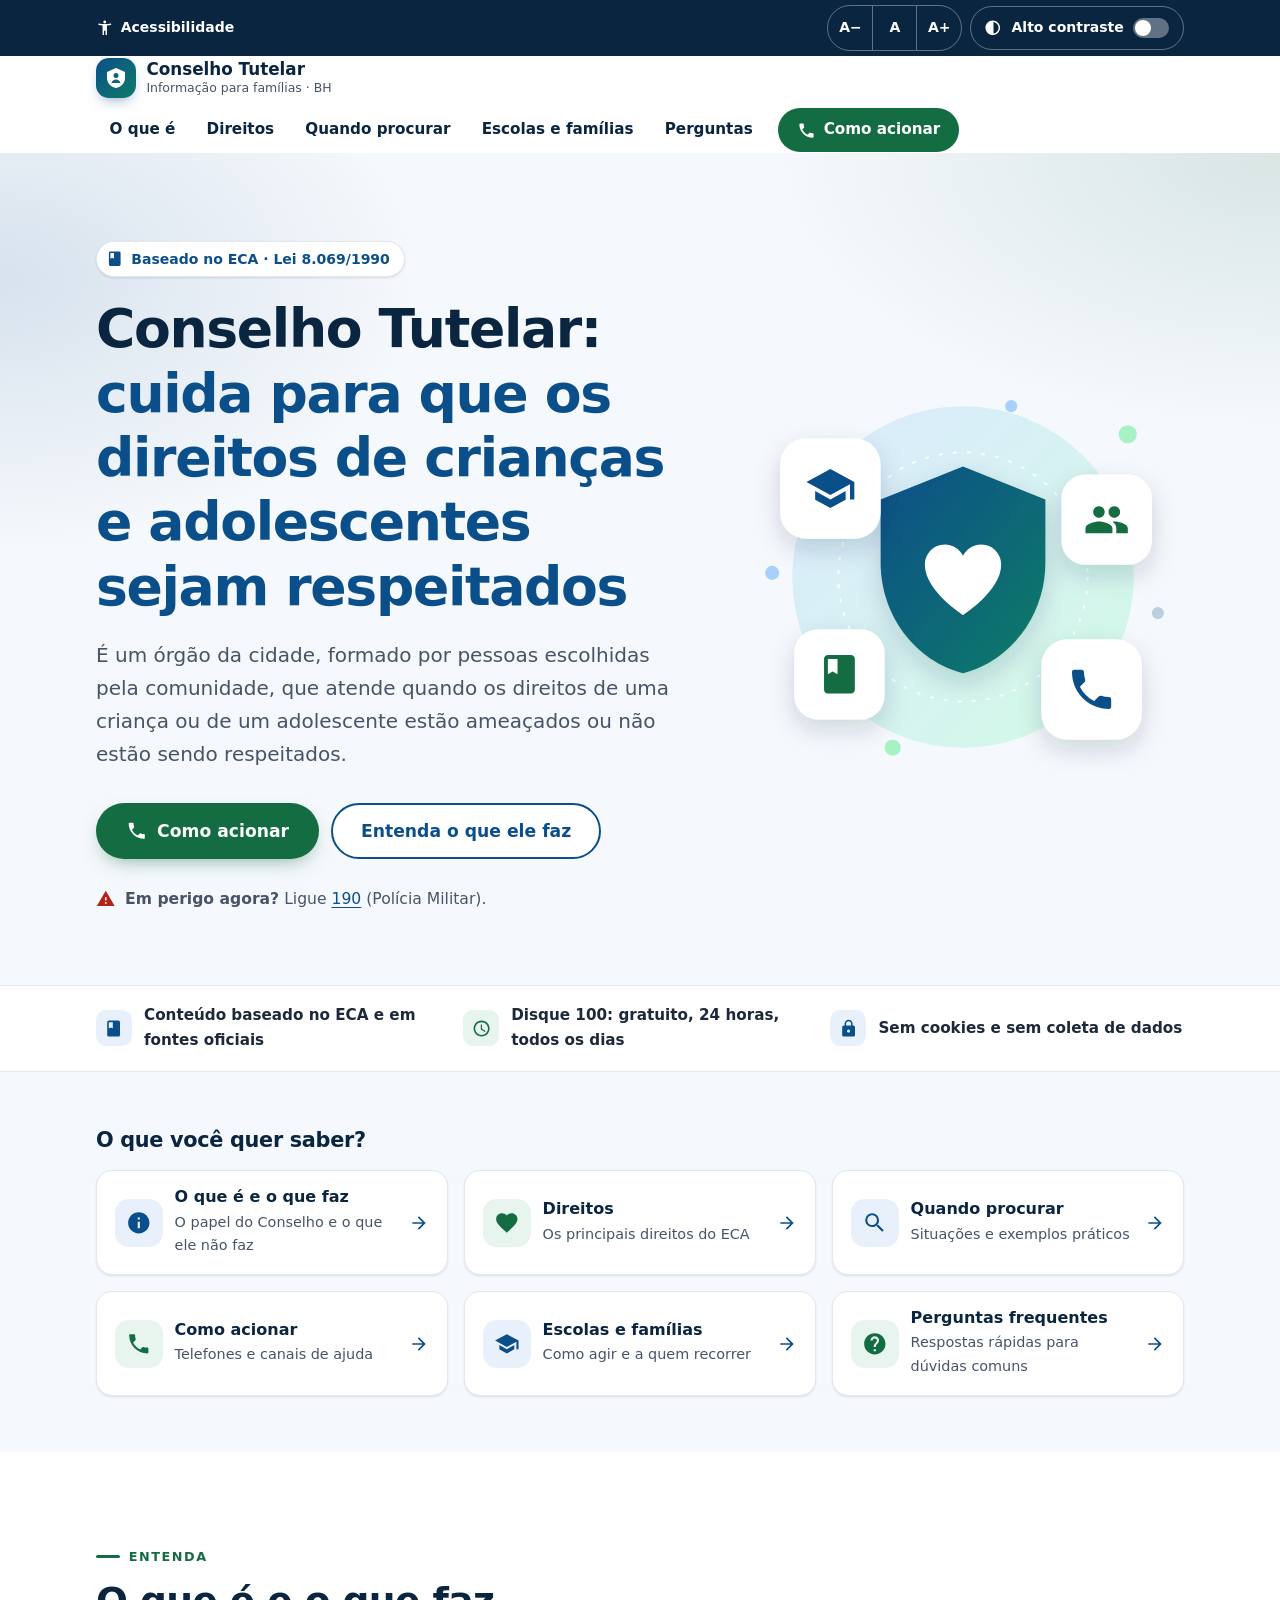
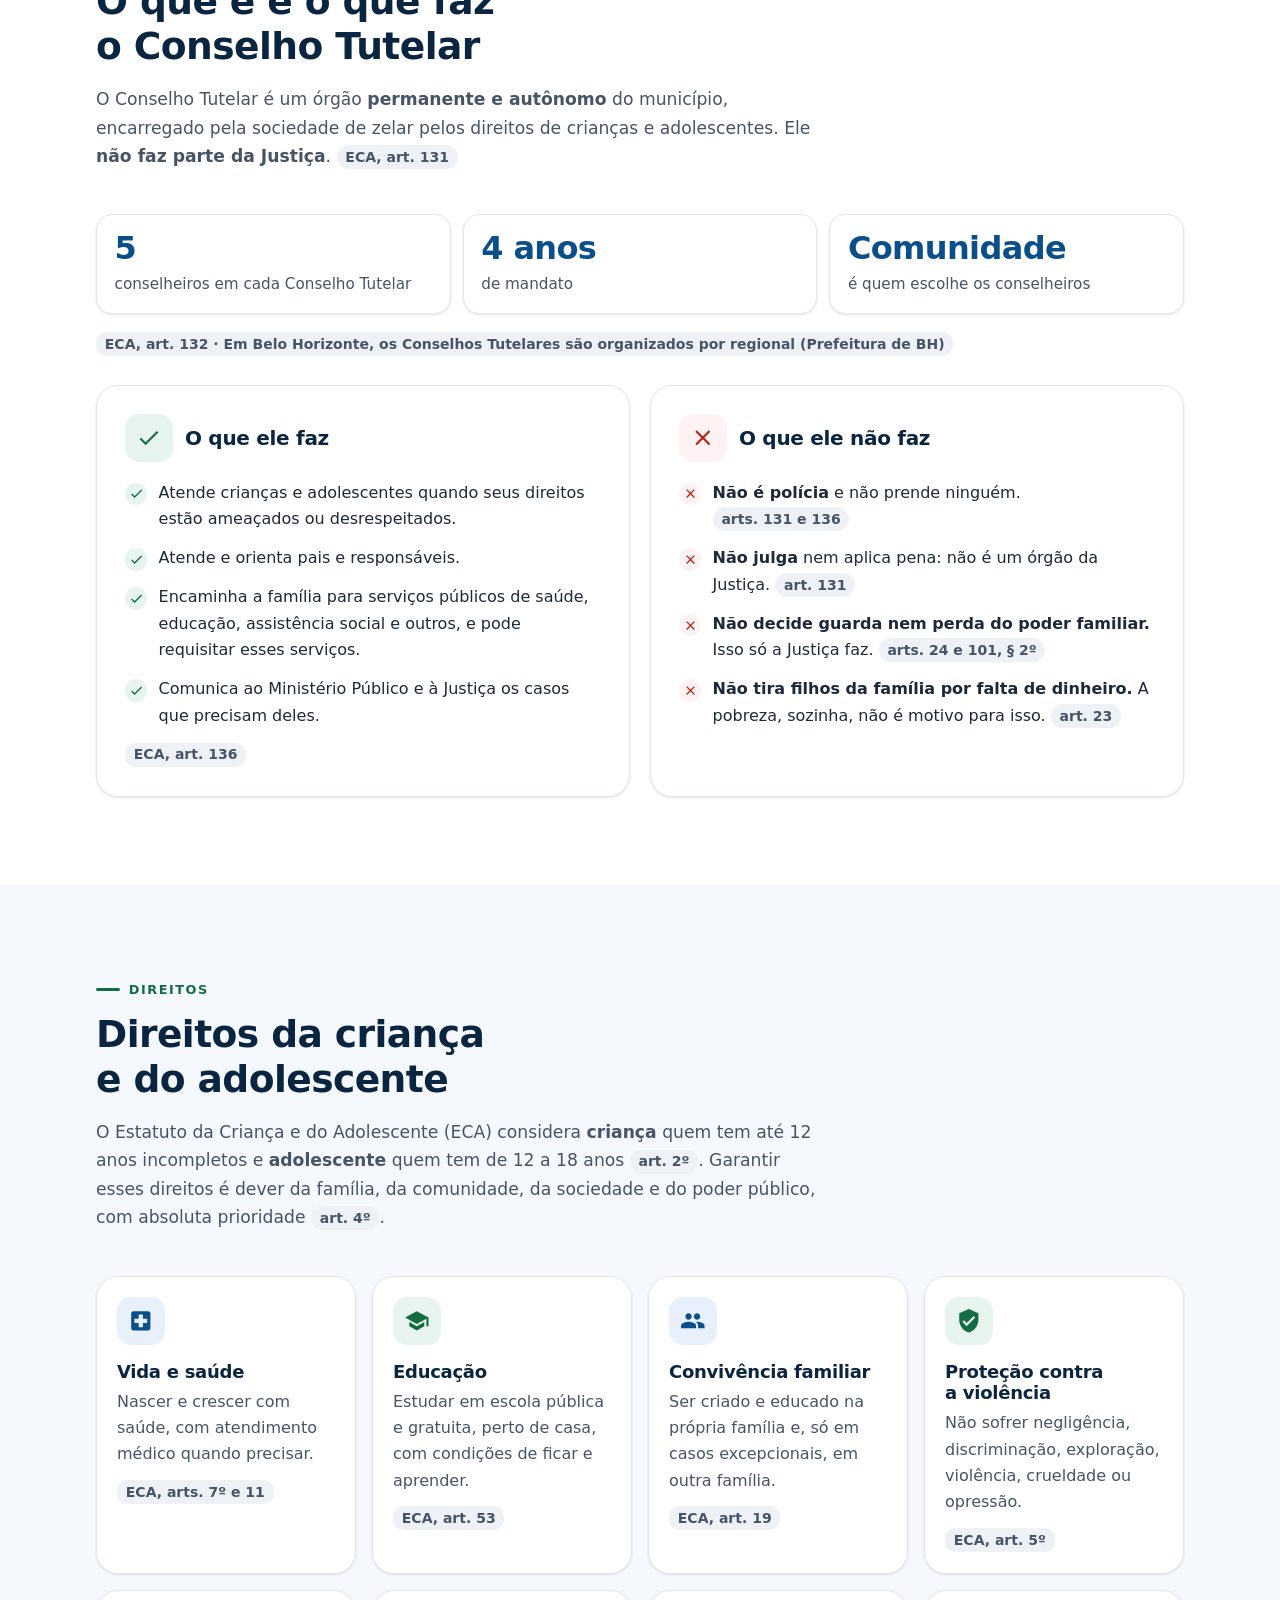
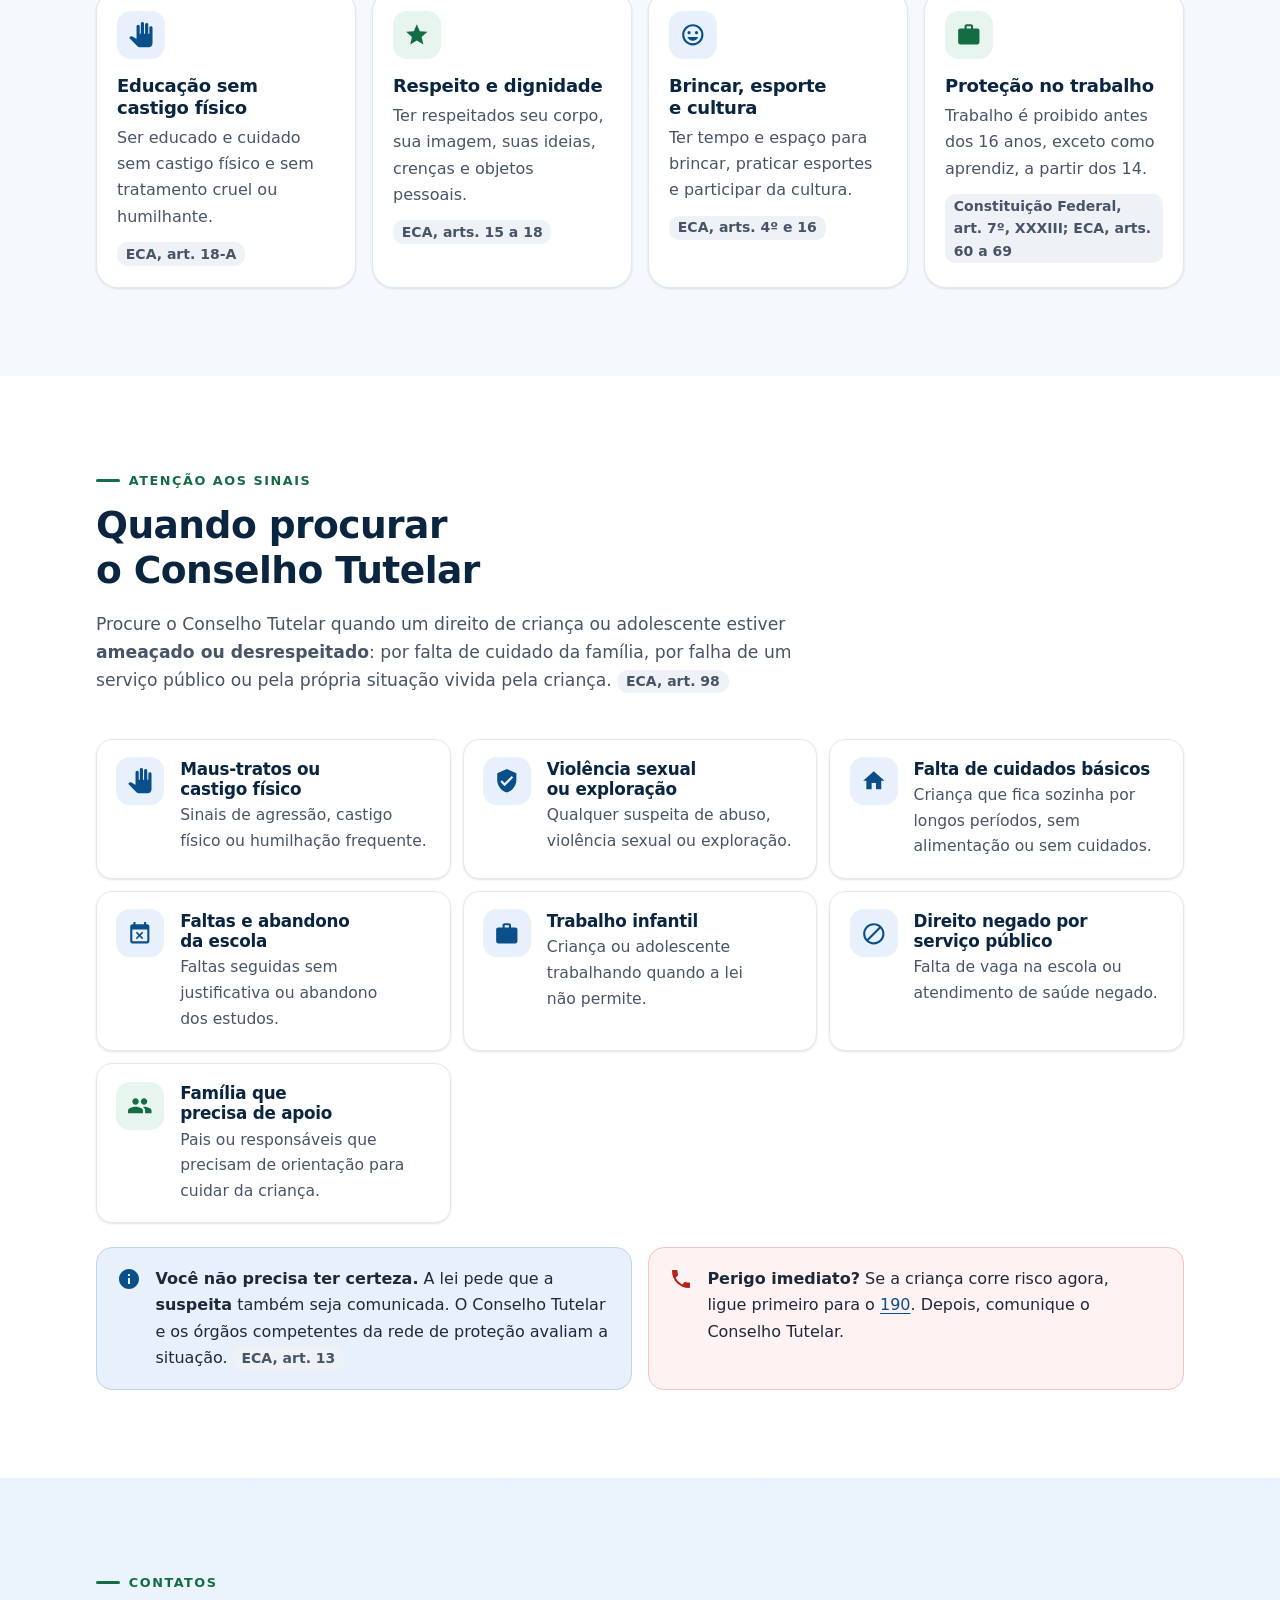
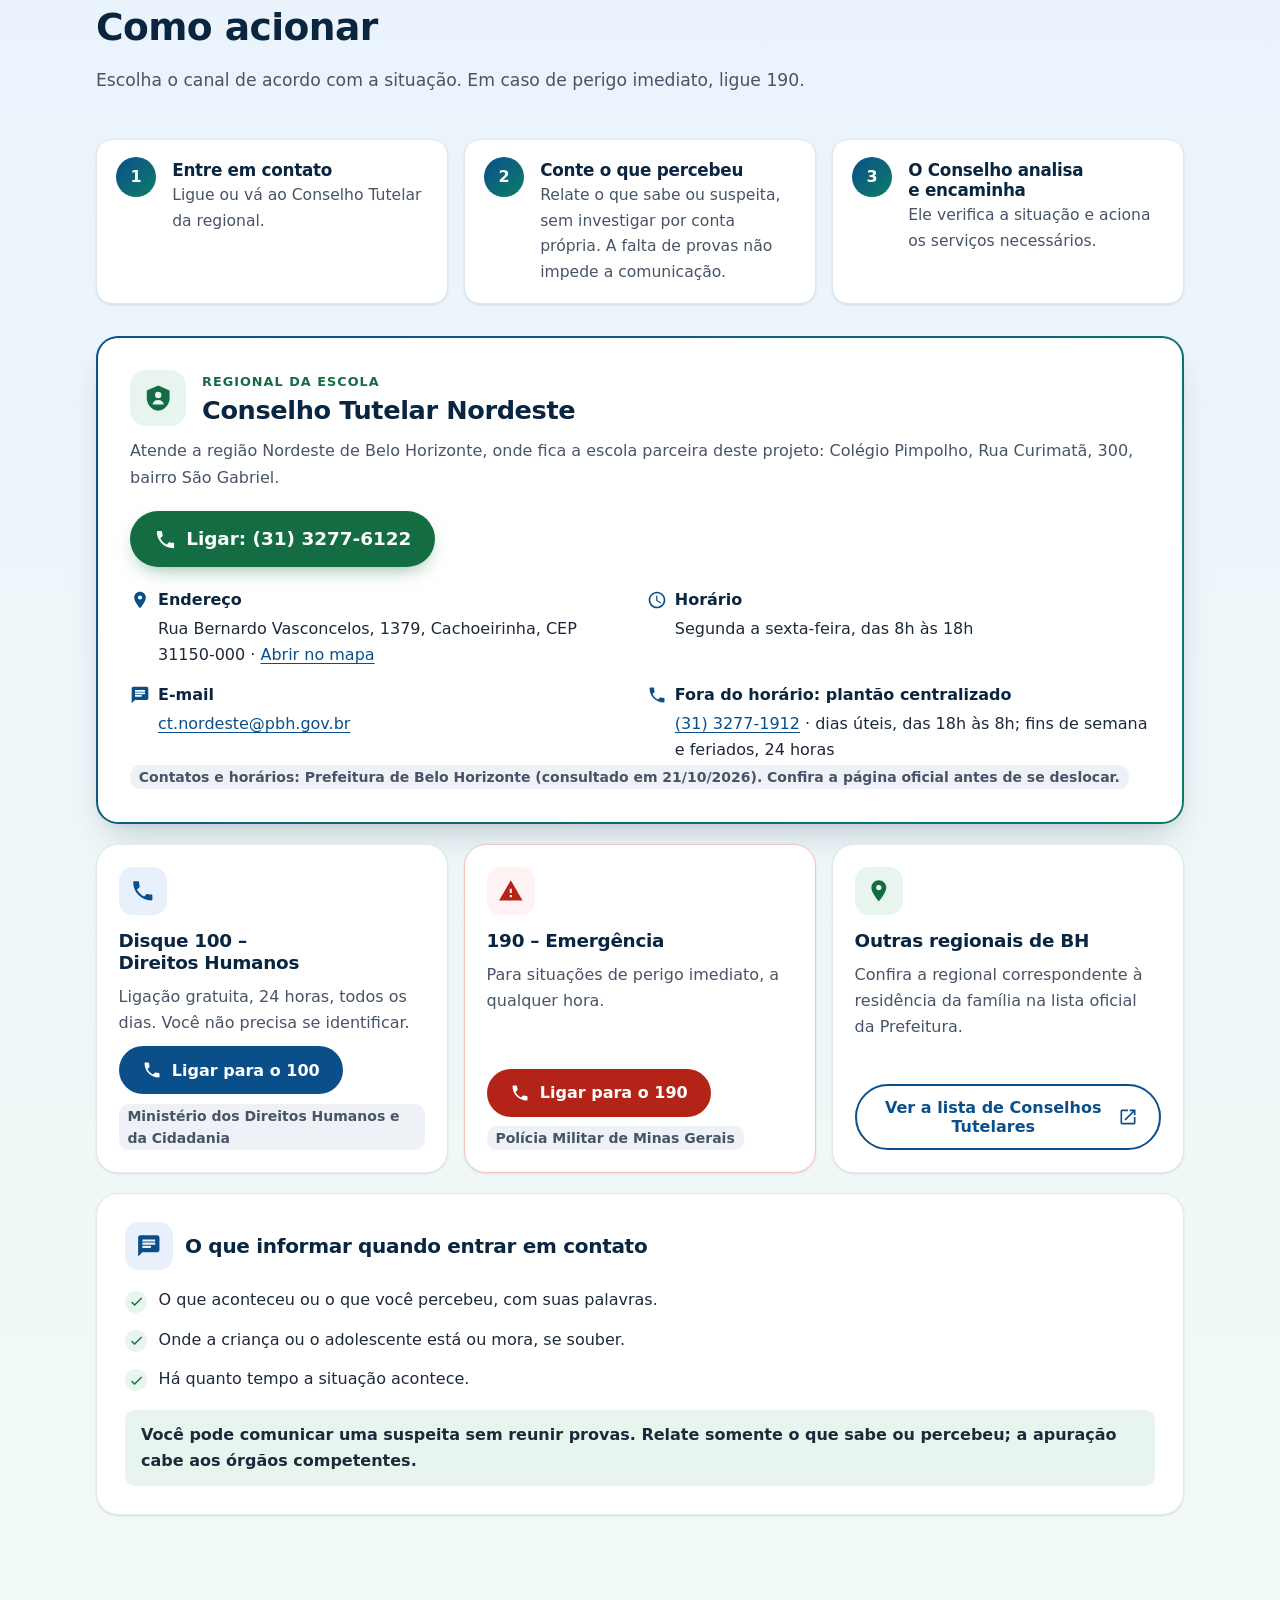
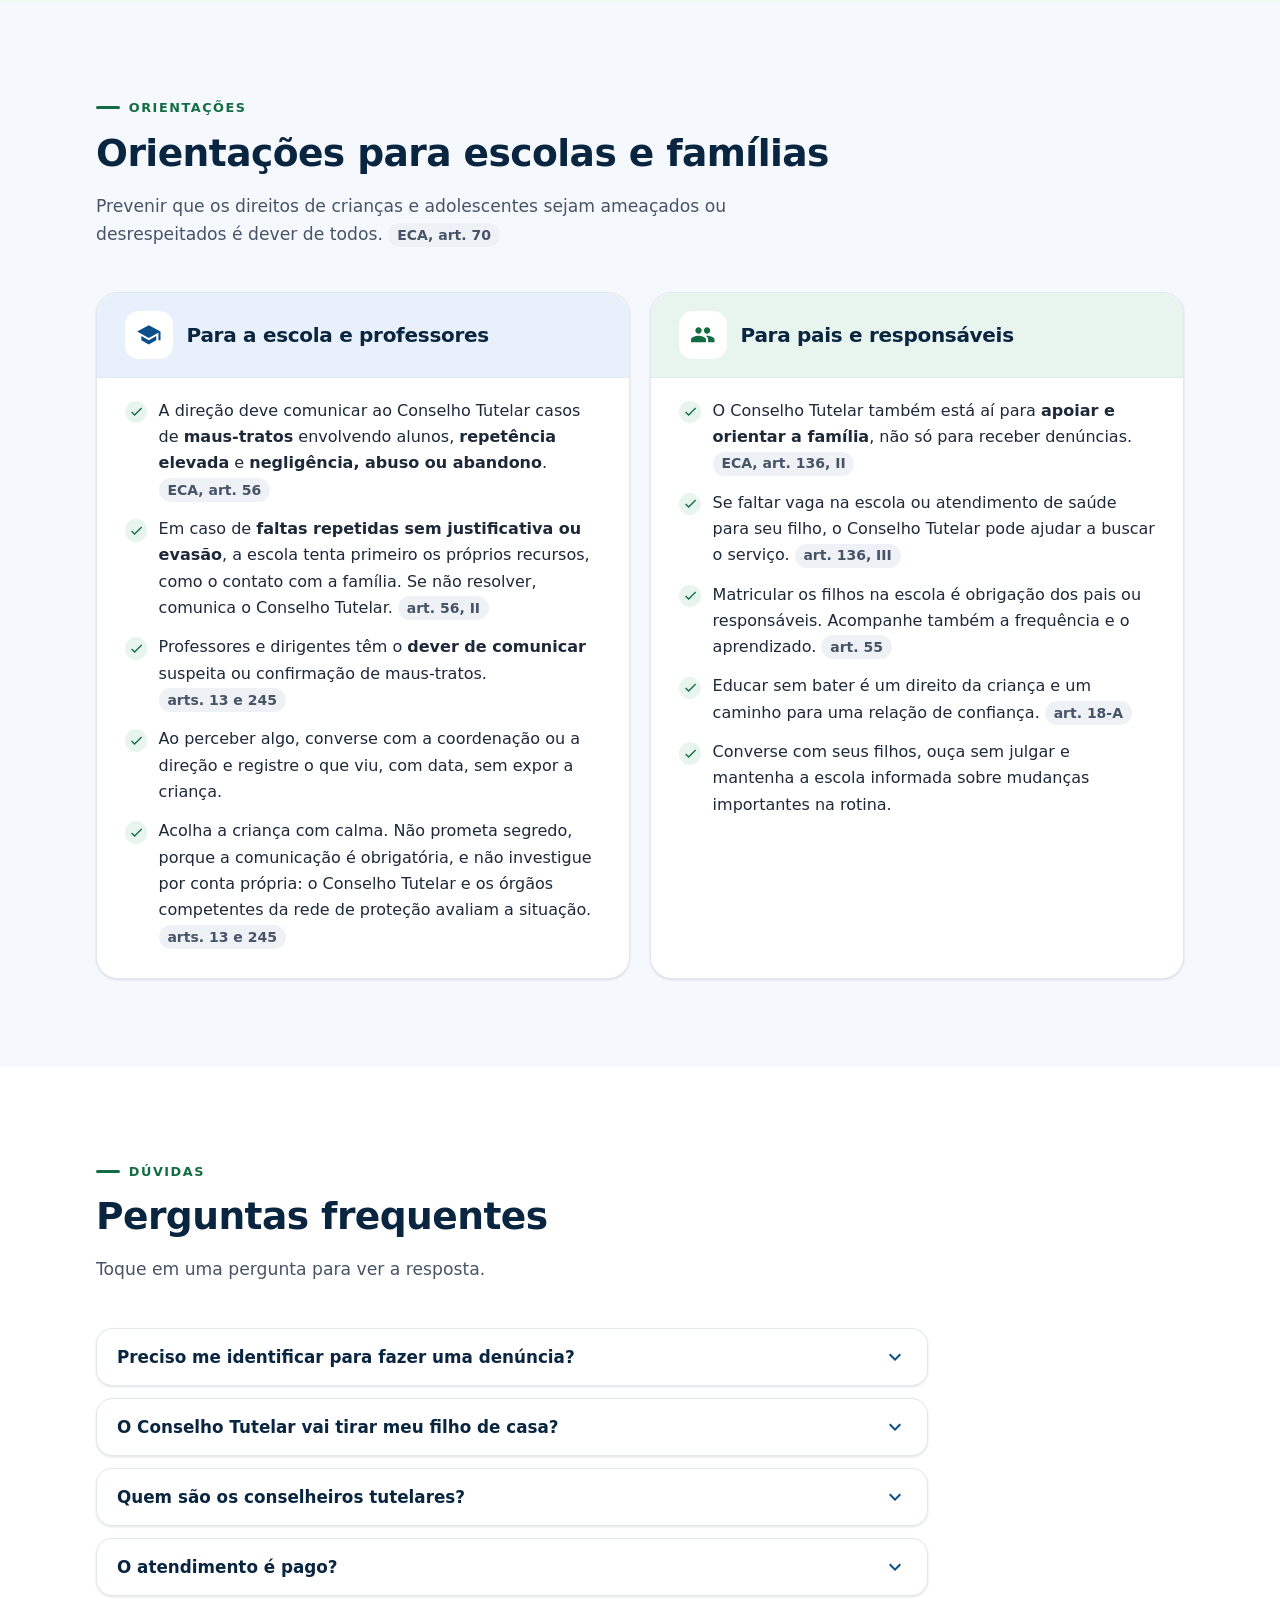
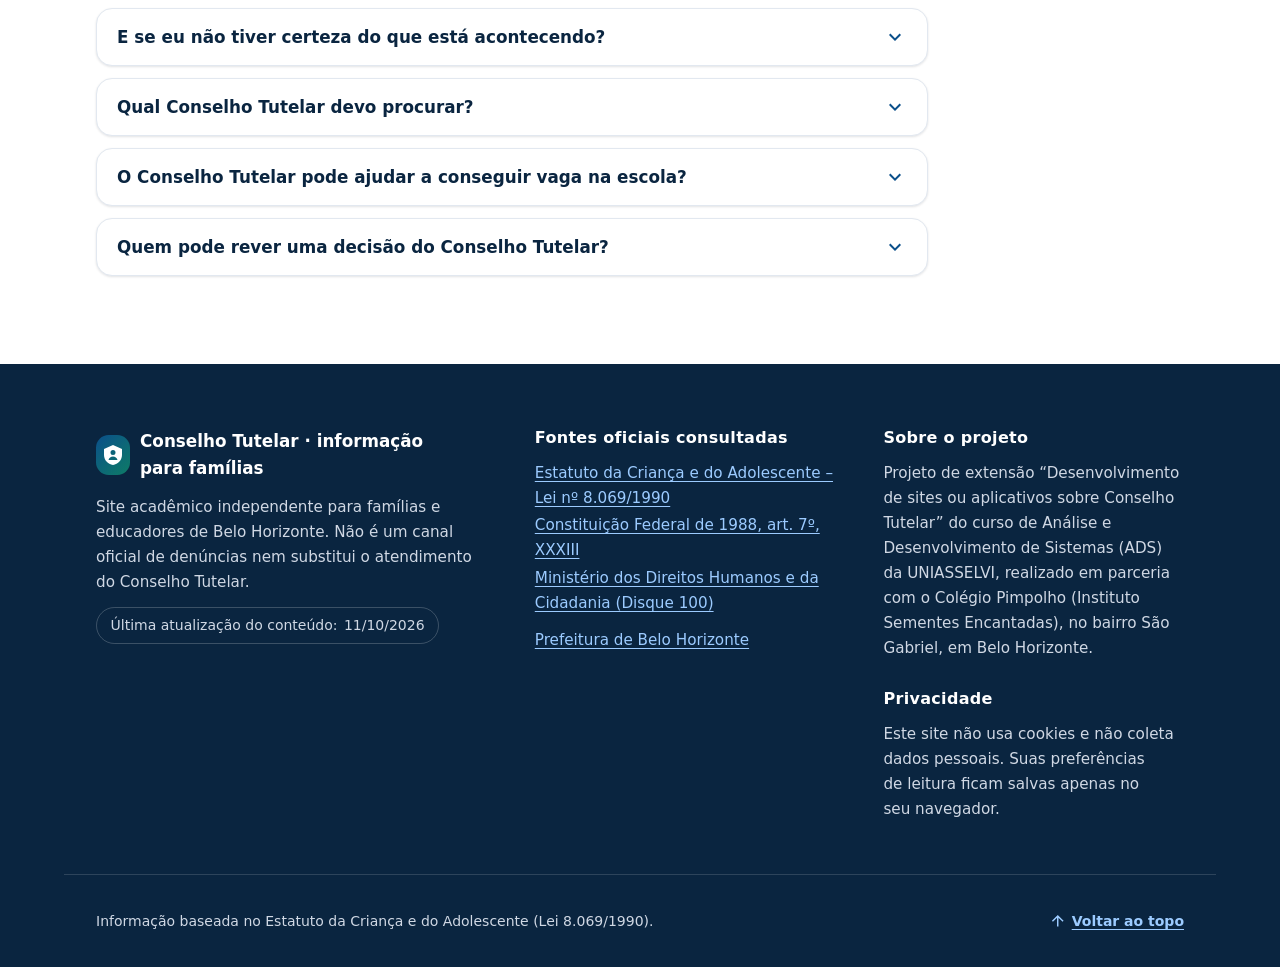
==== commit b3cd64eb: "Inclui o Conselho Tutelar Nordeste e a escola parceira (Colégio Pimpolho)" ====
--- a/index.html
+++ b/index.html
@@ -1,474 +1,476 @@
-<!doctype html>
-<html lang="pt-BR">
-<head>
-  <meta charset="utf-8">
-  <meta name="viewport" content="width=device-width, initial-scale=1, viewport-fit=cover">
-  <title>Conselho Tutelar: quando e como procurar | Belo Horizonte</title>
-  <meta name="description" content="O que é o Conselho Tutelar, direitos da criança e do adolescente, quando procurar e como acionar em Belo Horizonte. Informação simples para famílias e professores.">
-  <meta name="theme-color" content="#0b4f8a">
-  <meta name="color-scheme" content="light">
-  <meta property="og:type" content="website">
-  <meta property="og:locale" content="pt_BR">
-  <meta property="og:title" content="Conselho Tutelar: quando e como procurar">
-  <meta property="og:description" content="O que é, quando procurar e como acionar o Conselho Tutelar em Belo Horizonte. Linguagem simples, para pais, responsáveis e professores.">
-  <meta property="og:image" content="assets/og-imagem.png">
-  <meta name="twitter:card" content="summary_large_image">
-  <link rel="icon" href="assets/favicon.svg" type="image/svg+xml">
-  <link rel="stylesheet" href="css/style.css">
-  <script>
-    document.documentElement.classList.add("js");
-    try {
-      if (localStorage.getItem("ct-contraste") === "alto") document.documentElement.setAttribute("data-contraste", "alto");
-      var f = localStorage.getItem("ct-fonte");
-      if (f) document.documentElement.style.fontSize = f + "%";
-    } catch (e) {}
-  </script>
-</head>
-<body>
-  <svg class="sprite" xmlns="http://www.w3.org/2000/svg" aria-hidden="true" focusable="false">
-    <symbol id="i-escudo" viewBox="0 0 24 24"><path d="M12 2 3 6v6c0 5 3.8 9.3 9 10 5.2-.7 9-5 9-10V6l-9-4Zm0 5a2.5 2.5 0 1 1 0 5 2.5 2.5 0 0 1 0-5Zm-4.5 10c.5-2.3 2.3-3.5 4.5-3.5s4 1.2 4.5 3.5h-9Z"/></symbol>
-    <symbol id="i-info" viewBox="0 0 24 24"><path d="M12 2C6.48 2 2 6.48 2 12s4.48 10 10 10 10-4.48 10-10S17.52 2 12 2zm1 15h-2v-6h2v6zm0-8h-2V7h2v2z"/></symbol>
-    <symbol id="i-coracao" viewBox="0 0 24 24"><path d="M12 21.35l-1.45-1.32C5.4 15.36 2 12.28 2 8.5 2 5.42 4.42 3 7.5 3c1.74 0 3.41.81 4.5 2.09C13.09 3.81 14.76 3 16.5 3 19.58 3 22 5.42 22 8.5c0 3.78-3.4 6.86-8.55 11.54L12 21.35z"/></symbol>
-    <symbol id="i-lupa" viewBox="0 0 24 24"><path d="M15.5 14h-.79l-.28-.27A6.47 6.47 0 0 0 16 9.5 6.5 6.5 0 1 0 9.5 16c1.61 0 3.09-.59 4.23-1.57l.27.28v.79l5 4.99L20.49 19l-4.99-5zm-6 0C7.01 14 5 11.99 5 9.5S7.01 5 9.5 5 14 7.01 14 9.5 11.99 14 9.5 14z"/></symbol>
-    <symbol id="i-telefone" viewBox="0 0 24 24"><path d="M6.62 10.79c1.44 2.83 3.76 5.14 6.59 6.59l2.2-2.2c.27-.27.67-.36 1.02-.24 1.12.37 2.33.57 3.57.57.55 0 1 .45 1 1V20c0 .55-.45 1-1 1-9.39 0-17-7.61-17-17 0-.55.45-1 1-1h3.5c.55 0 1 .45 1 1 0 1.25.2 2.45.57 3.57.11.35.03.74-.25 1.02l-2.2 2.2z"/></symbol>
-    <symbol id="i-escola" viewBox="0 0 24 24"><path d="M5 13.18v4L12 21l7-3.82v-4L12 17l-7-3.82zM12 3 1 9l11 6 9-4.91V17h2V9L12 3z"/></symbol>
-    <symbol id="i-ajuda" viewBox="0 0 24 24"><path d="M12 2C6.48 2 2 6.48 2 12s4.48 10 10 10 10-4.48 10-10S17.52 2 12 2zm1 17h-2v-2h2v2zm2.07-7.75-.9.92C13.45 12.9 13 13.5 13 15h-2v-.5c0-1.1.45-2.1 1.17-2.83l1.24-1.26c.37-.36.59-.86.59-1.41 0-1.1-.9-2-2-2s-2 .9-2 2H8c0-2.21 1.79-4 4-4s4 1.79 4 4c0 .88-.36 1.68-.93 2.25z"/></symbol>
-    <symbol id="i-check" viewBox="0 0 24 24"><path d="M9 16.17 4.83 12l-1.42 1.41L9 19 21 7l-1.41-1.41z"/></symbol>
-    <symbol id="i-x" viewBox="0 0 24 24"><path d="M19 6.41 17.59 5 12 10.59 6.41 5 5 6.41 10.59 12 5 17.59 6.41 19 12 13.41 17.59 19 19 17.59 13.41 12z"/></symbol>
-    <symbol id="i-casa" viewBox="0 0 24 24"><path d="M10 20v-6h4v6h5v-8h3L12 3 2 12h3v8z"/></symbol>
-    <symbol id="i-menu" viewBox="0 0 24 24"><path d="M3 18h18v-2H3v2zm0-5h18v-2H3v2zm0-7v2h18V6H3z"/></symbol>
-    <symbol id="i-chevron" viewBox="0 0 24 24"><path d="M16.59 8.59 12 13.17 7.41 8.59 6 10l6 6 6-6z"/></symbol>
-    <symbol id="i-seta" viewBox="0 0 24 24"><path d="m12 4-1.41 1.41L16.17 11H4v2h12.17l-5.58 5.59L12 20l8-8z"/></symbol>
-    <symbol id="i-saude" viewBox="0 0 24 24"><path d="M19 3H5c-1.1 0-1.99.9-1.99 2L3 19c0 1.1.9 2 2 2h14c1.1 0 2-.9 2-2V5c0-1.1-.9-2-2-2zm-1 11h-4v4h-4v-4H6v-4h4V6h4v4h4v4z"/></symbol>
-    <symbol id="i-livro" viewBox="0 0 24 24"><path d="M18 2H6c-1.1 0-2 .9-2 2v16c0 1.1.9 2 2 2h12c1.1 0 2-.9 2-2V4c0-1.1-.9-2-2-2zM6 4h5v8l-2.5-1.5L6 12V4z"/></symbol>
-    <symbol id="i-pessoas" viewBox="0 0 24 24"><path d="M16 11c1.66 0 2.99-1.34 2.99-3S17.66 5 16 5c-1.66 0-3 1.34-3 3s1.34 3 3 3zm-8 0c1.66 0 2.99-1.34 2.99-3S9.66 5 8 5C6.34 5 5 6.34 5 8s1.34 3 3 3zm0 2c-2.33 0-7 1.17-7 3.5V19h14v-2.5c0-2.33-4.67-3.5-7-3.5zm8 0c-.29 0-.62.02-.97.05 1.16.84 1.97 1.97 1.97 3.45V19h6v-2.5c0-2.33-4.67-3.5-7-3.5z"/></symbol>
-    <symbol id="i-protecao" viewBox="0 0 24 24"><path d="M12 1 3 5v6c0 5.55 3.84 10.74 9 12 5.16-1.26 9-6.45 9-12V5l-9-4zm-2 16-4-4 1.41-1.41L10 14.17l6.59-6.59L18 9l-8 8z"/></symbol>
-    <symbol id="i-mao" viewBox="0 0 24 24"><path d="M23 5.5V20c0 2.2-1.8 4-4 4h-7.3c-1.08 0-2.1-.43-2.85-1.19L1 14.83s1.26-1.23 1.3-1.25c.22-.19.49-.29.79-.29.22 0 .42.06.6.16.04.01 4.31 2.46 4.31 2.46V4c0-.83.67-1.5 1.5-1.5S11 3.17 11 4v7h1V1.5c0-.83.67-1.5 1.5-1.5S15 .67 15 1.5V11h1V2.5c0-.83.67-1.5 1.5-1.5s1.5.67 1.5 1.5V11h1V5.5c0-.83.67-1.5 1.5-1.5s1.5.67 1.5 1.5z"/></symbol>
-    <symbol id="i-estrela" viewBox="0 0 24 24"><path d="M12 17.27 18.18 21l-1.64-7.03L22 9.24l-7.19-.61L12 2 9.19 8.63 2 9.24l5.46 4.73L5.82 21z"/></symbol>
-    <symbol id="i-sorriso" viewBox="0 0 24 24"><path d="M12 2a10 10 0 1 0 0 20 10 10 0 0 0 0-20Zm0 18a8 8 0 1 1 0-16 8 8 0 0 1 0 16Z"/><circle cx="8.5" cy="10" r="1.5"/><circle cx="15.5" cy="10" r="1.5"/><path d="M12 17.5c2.3 0 4.3-1.4 5.1-3.5H6.9c.8 2.1 2.8 3.5 5.1 3.5Z"/></symbol>
-    <symbol id="i-trabalho" viewBox="0 0 24 24"><path d="M20 6h-4V4c0-1.11-.89-2-2-2h-4c-1.11 0-2 .89-2 2v2H4c-1.11 0-1.99.89-1.99 2L2 19c0 1.11.89 2 2 2h16c1.11 0 2-.89 2-2V8c0-1.11-.89-2-2-2zm-6 0h-4V4h4v2z"/></symbol>
-    <symbol id="i-calendario" viewBox="0 0 24 24"><path d="m9.31 17 2.44-2.44L14.19 17l1.06-1.06-2.44-2.44 2.44-2.44L14.19 10l-2.44 2.44L9.31 10l-1.06 1.06 2.44 2.44-2.44 2.44L9.31 17zM19 3h-1V1h-2v2H8V1H6v2H5c-1.11 0-1.99.9-1.99 2L3 19c0 1.1.89 2 2 2h14c1.1 0 2-.9 2-2V5c0-1.1-.9-2-2-2zm0 16H5V8h14v11z"/></symbol>
-    <symbol id="i-bloqueio" viewBox="0 0 24 24"><path d="M12 2C6.48 2 2 6.48 2 12s4.48 10 10 10 10-4.48 10-10S17.52 2 12 2zM4 12c0-4.42 3.58-8 8-8 1.85 0 3.55.63 4.9 1.69L5.69 16.9A7.902 7.902 0 0 1 4 12zm8 8c-1.85 0-3.55-.63-4.9-1.69L18.31 7.1A7.902 7.902 0 0 1 20 12c0 4.42-3.58 8-8 8z"/></symbol>
-    <symbol id="i-alerta" viewBox="0 0 24 24"><path d="M1 21h22L12 2 1 21zm12-3h-2v-2h2v2zm0-4h-2v-4h2v4z"/></symbol>
-    <symbol id="i-local" viewBox="0 0 24 24"><path d="M12 2C8.13 2 5 5.13 5 9c0 5.25 7 13 7 13s7-7.75 7-13c0-3.87-3.13-7-7-7zm0 9.5a2.5 2.5 0 0 1 0-5 2.5 2.5 0 0 1 0 5z"/></symbol>
-    <symbol id="i-relogio" viewBox="0 0 24 24"><path d="M11.99 2C6.47 2 2 6.48 2 12s4.47 10 9.99 10C17.52 22 22 17.52 22 12S17.52 2 11.99 2zM12 20c-4.42 0-8-3.58-8-8s3.58-8 8-8 8 3.58 8 8-3.58 8-8 8zm.5-13H11v6l5.25 3.15.75-1.23-4.5-2.67z"/></symbol>
-    <symbol id="i-externo" viewBox="0 0 24 24"><path d="M19 19H5V5h7V3H5a2 2 0 0 0-2 2v14a2 2 0 0 0 2 2h14c1.1 0 2-.9 2-2v-7h-2v7zM14 3v2h3.59l-9.83 9.83 1.41 1.41L19 6.41V10h2V3h-7z"/></symbol>
-    <symbol id="i-acessibilidade" viewBox="0 0 24 24"><path d="M20.5 6c-2.61.7-5.67 1-8.5 1s-5.89-.3-8.5-1L3 8c1.86.5 4 .83 6 1v13h2v-6h2v6h2V9c2-.17 4.14-.5 6-1l-.5-2zM12 6c1.1 0 2-.9 2-2s-.9-2-2-2-2 .9-2 2 .9 2 2 2z"/></symbol>
-    <symbol id="i-contraste" viewBox="0 0 24 24"><path d="M12 22c5.52 0 10-4.48 10-10S17.52 2 12 2 2 6.48 2 12s4.48 10 10 10zm1-17.93c3.94.49 7 3.86 7 7.93s-3.06 7.44-7 7.93V4.07z"/></symbol>
-    <symbol id="i-cadeado" viewBox="0 0 24 24"><path d="M18 8h-1V6c0-2.76-2.24-5-5-5S7 3.24 7 6v2H6c-1.1 0-2 .9-2 2v10c0 1.1.9 2 2 2h12c1.1 0 2-.9 2-2V10c0-1.1-.9-2-2-2zm-6 9c-1.1 0-2-.9-2-2s.9-2 2-2 2 .9 2 2-.9 2-2 2zm3.1-9H8.9V6c0-1.71 1.39-3.1 3.1-3.1 1.71 0 3.1 1.39 3.1 3.1v2z"/></symbol>
-    <symbol id="i-conversa" viewBox="0 0 24 24"><path d="M20 2H4c-1.1 0-1.99.9-1.99 2L2 22l4-4h14c1.1 0 2-.9 2-2V4c0-1.1-.9-2-2-2zM6 9h12v2H6V9zm8 5H6v-2h8v2zm4-6H6V6h12v2z"/></symbol>
-  </svg>
-
-  <a class="pular" href="#conteudo">Pular para o conteúdo</a>
-
-  <div class="barra-a11y">
-    <div class="container barra-a11y__linha">
-      <p class="barra-a11y__titulo">
-        <svg class="icone" aria-hidden="true" focusable="false"><use href="#i-acessibilidade"/></svg>
-        Acessibilidade
-      </p>
-      <div class="barra-a11y__controles">
-        <div class="grupo-fonte" role="group" aria-label="Tamanho do texto">
-          <button type="button" data-fonte="-1">A−<span class="visualmente-oculto"> diminuir texto</span></button>
-          <button type="button" data-fonte="0">A<span class="visualmente-oculto"> tamanho normal do texto</span></button>
-          <button type="button" data-fonte="1">A+<span class="visualmente-oculto"> aumentar texto</span></button>
-        </div>
-        <button type="button" class="interruptor" id="botao-contraste" role="switch" aria-checked="false">
-          <svg class="icone" aria-hidden="true" focusable="false"><use href="#i-contraste"/></svg>
-          <span>Alto contraste</span>
-          <span class="interruptor__trilho" aria-hidden="true"></span>
-        </button>
-      </div>
-    </div>
-  </div>
-
-  <header class="cabecalho" id="cabecalho">
-    <div class="container cabecalho__linha">
-      <a class="marca" href="#inicio">
-        <span class="marca__selo" aria-hidden="true"><svg class="icone" focusable="false"><use href="#i-escudo"/></svg></span>
-        <span>Conselho Tutelar<small>Informação para famílias · BH</small></span>
-      </a>
-      <button type="button" class="botao-menu" aria-expanded="false" aria-controls="menu-principal">
-        <svg class="icone" aria-hidden="true" focusable="false"><use href="#i-menu"/></svg>
-        <span>Menu</span>
-      </button>
-      <nav id="menu-principal" class="nav" aria-label="Menu principal">
-        <ul class="nav__lista">
-          <li><a href="#o-que-e">O que é</a></li>
-          <li><a href="#direitos">Direitos</a></li>
-          <li><a href="#quando-procurar">Quando procurar</a></li>
-          <li><a href="#escolas-familias">Escolas e famílias</a></li>
-          <li><a href="#perguntas">Perguntas</a></li>
-          <li><a class="nav__cta" href="#como-acionar"><svg class="icone" aria-hidden="true" focusable="false"><use href="#i-telefone"/></svg>Como acionar</a></li>
-        </ul>
-      </nav>
-    </div>
-  </header>
-
-  <main id="conteudo" tabindex="-1">
-
-    <section id="inicio" class="hero" aria-labelledby="titulo-inicio">
-      <div class="container hero__grade">
-        <div>
-          <p class="selo">
-            <svg class="icone" aria-hidden="true" focusable="false"><use href="#i-livro"/></svg>
-            Baseado no ECA · Lei 8.069/1990
-          </p>
-          <h1 id="titulo-inicio">Conselho Tutelar: <span>cuida para que os direitos de crianças e adolescentes sejam respeitados</span></h1>
-          <p class="hero__lead">É um órgão da cidade, formado por pessoas escolhidas pela comunidade, que atende quando os direitos de uma criança ou de um adolescente estão ameaçados ou não estão sendo respeitados.</p>
-          <div class="hero__acoes">
-            <a class="botao botao--primario botao--grande" id="cta-hero" href="#como-acionar">
-              <svg class="icone" aria-hidden="true" focusable="false"><use href="#i-telefone"/></svg>
-              Como acionar
-            </a>
-            <a class="botao botao--contorno botao--grande" href="#o-que-e">Entenda o que ele faz</a>
-          </div>
-          <p class="hero__emergencia">
-            <svg class="icone" aria-hidden="true" focusable="false"><use href="#i-alerta"/></svg>
-            <span><strong>Em perigo agora?</strong> Ligue <a href="tel:190">190</a> (Polícia Militar).</span>
-          </p>
-        </div>
-
-        <div class="hero__arte">
-          <svg class="ilustracao" viewBox="0 0 440 400" aria-hidden="true" focusable="false">
-            <defs>
-              <linearGradient id="ilu-fundo" x1="0" y1="0" x2="1" y2="1">
-                <stop offset="0" stop-color="#dbeafe"/>
-                <stop offset="1" stop-color="#d1fae5"/>
-              </linearGradient>
-              <linearGradient id="ilu-escudo" x1="0" y1="0" x2="1" y2="1">
-                <stop offset="0" stop-color="#0b4f8a"/>
-                <stop offset="1" stop-color="#0e7c66"/>
-              </linearGradient>
-              <filter id="ilu-sombra" x="-30%" y="-30%" width="160%" height="170%">
-                <feDropShadow dx="0" dy="10" stdDeviation="12" flood-color="#0a2540" flood-opacity=".16"/>
-              </filter>
-            </defs>
-            <circle cx="220" cy="200" r="170" fill="url(#ilu-fundo)"/>
-            <circle cx="220" cy="200" r="124" fill="none" stroke="#ffffff" stroke-opacity=".8" stroke-width="2" stroke-dasharray="4 10"/>
-            <circle cx="384" cy="58" r="9" fill="#86efac" opacity=".7"/>
-            <circle cx="30" cy="196" r="7" fill="#93c5fd" opacity=".8"/>
-            <circle cx="414" cy="236" r="6" fill="#0b4f8a" opacity=".25"/>
-            <circle cx="150" cy="370" r="8" fill="#86efac" opacity=".7"/>
-            <circle cx="268" cy="30" r="6" fill="#93c5fd" opacity=".8"/>
-            <g filter="url(#ilu-sombra)">
-              <path d="M220 90 302 123v63c0 53-35 98-82 110-47-12-82-57-82-110v-63l82-33Z" fill="url(#ilu-escudo)"/>
-            </g>
-            <path d="M220 238s-38-24-38-50a20 20 0 0 1 38-9 20 20 0 0 1 38 9c0 26-38 50-38 50Z" fill="#ffffff"/>
-            <g filter="url(#ilu-sombra)">
-              <rect x="38" y="62" width="100" height="100" rx="26" fill="#ffffff"/>
-              <rect x="318" y="98" width="90" height="90" rx="24" fill="#ffffff"/>
-              <rect x="298" y="262" width="100" height="100" rx="26" fill="#ffffff"/>
-              <rect x="52" y="252" width="90" height="90" rx="24" fill="#ffffff"/>
-            </g>
-            <use href="#i-escola" x="62" y="86" width="52" height="52" fill="#0b4f8a"/>
-            <use href="#i-pessoas" x="340" y="120" width="46" height="46" fill="#146c43"/>
-            <use href="#i-telefone" x="322" y="286" width="52" height="52" fill="#0b4f8a"/>
-            <use href="#i-livro" x="74" y="274" width="46" height="46" fill="#146c43"/>
-          </svg>
-        </div>
-      </div>
-    </section>
-
-    <div class="faixa-confianca">
-      <ul class="container faixa-confianca__lista">
-        <li><span class="chip chip--pequeno" aria-hidden="true"><svg class="icone" focusable="false"><use href="#i-livro"/></svg></span>Conteúdo baseado no ECA e em fontes oficiais</li>
-        <li><span class="chip chip--pequeno chip--verde" aria-hidden="true"><svg class="icone" focusable="false"><use href="#i-relogio"/></svg></span>Disque 100: gratuito, 24 horas, todos os dias</li>
-        <li><span class="chip chip--pequeno" aria-hidden="true"><svg class="icone" focusable="false"><use href="#i-cadeado"/></svg></span>Sem cookies e sem coleta de dados</li>
-      </ul>
-    </div>
-
-    <section class="secao secao--compacta secao--suave" aria-labelledby="titulo-atalhos">
-      <div class="container">
-        <h2 id="titulo-atalhos" class="titulo-pequeno">O que você quer saber?</h2>
-        <ul class="atalhos grade-revelar">
-          <li><a class="atalho" href="#o-que-e"><span class="chip" aria-hidden="true"><svg class="icone" focusable="false"><use href="#i-info"/></svg></span><span class="atalho__texto"><strong>O que é e o que faz</strong><span class="atalho__descricao">O papel do Conselho e o que ele não faz</span></span><svg class="icone atalho__seta" aria-hidden="true" focusable="false"><use href="#i-seta"/></svg></a></li>
-          <li><a class="atalho" href="#direitos"><span class="chip chip--verde" aria-hidden="true"><svg class="icone" focusable="false"><use href="#i-coracao"/></svg></span><span class="atalho__texto"><strong>Direitos</strong><span class="atalho__descricao">Os principais direitos do ECA</span></span><svg class="icone atalho__seta" aria-hidden="true" focusable="false"><use href="#i-seta"/></svg></a></li>
-          <li><a class="atalho" href="#quando-procurar"><span class="chip" aria-hidden="true"><svg class="icone" focusable="false"><use href="#i-lupa"/></svg></span><span class="atalho__texto"><strong>Quando procurar</strong><span class="atalho__descricao">Situações e exemplos práticos</span></span><svg class="icone atalho__seta" aria-hidden="true" focusable="false"><use href="#i-seta"/></svg></a></li>
-          <li><a class="atalho" href="#como-acionar"><span class="chip chip--verde" aria-hidden="true"><svg class="icone" focusable="false"><use href="#i-telefone"/></svg></span><span class="atalho__texto"><strong>Como acionar</strong><span class="atalho__descricao">Telefones e canais de ajuda</span></span><svg class="icone atalho__seta" aria-hidden="true" focusable="false"><use href="#i-seta"/></svg></a></li>
-          <li><a class="atalho" href="#escolas-familias"><span class="chip" aria-hidden="true"><svg class="icone" focusable="false"><use href="#i-escola"/></svg></span><span class="atalho__texto"><strong>Escolas e famílias</strong><span class="atalho__descricao">Como agir e a quem recorrer</span></span><svg class="icone atalho__seta" aria-hidden="true" focusable="false"><use href="#i-seta"/></svg></a></li>
-          <li><a class="atalho" href="#perguntas"><span class="chip chip--verde" aria-hidden="true"><svg class="icone" focusable="false"><use href="#i-ajuda"/></svg></span><span class="atalho__texto"><strong>Perguntas frequentes</strong><span class="atalho__descricao">Respostas rápidas para dúvidas comuns</span></span><svg class="icone atalho__seta" aria-hidden="true" focusable="false"><use href="#i-seta"/></svg></a></li>
-        </ul>
-      </div>
-    </section>
-
-    <section id="o-que-e" class="secao" aria-labelledby="titulo-o-que-e">
-      <div class="container">
-        <div class="secao__cabecalho">
-          <p class="rotulo" aria-hidden="true">Entenda</p>
-          <h2 id="titulo-o-que-e">O que é e o que faz o Conselho Tutelar</h2>
-          <p class="secao__intro">O Conselho Tutelar é um órgão <strong>permanente e autônomo</strong> do município, encarregado pela sociedade de zelar pelos direitos de crianças e adolescentes. Ele <strong>não faz parte da Justiça</strong>. <span class="fonte">ECA, art. 131</span></p>
-        </div>
-
-        <ul class="fatos">
-          <li><strong>5</strong><span>conselheiros em cada Conselho Tutelar</span></li>
-          <li><strong>4 anos</strong><span>de mandato</span></li>
-          <li><strong>Comunidade</strong><span>é quem escolhe os conselheiros</span></li>
-        </ul>
-        <p class="fonte">ECA, art. 132 · Em Belo Horizonte, os Conselhos Tutelares são organizados por regional (Prefeitura de BH)</p>
-
-        <div class="duas-colunas">
-          <div class="cartao cartao--faz">
-            <h3><span class="chip chip--verde" aria-hidden="true"><svg class="icone" focusable="false"><use href="#i-check"/></svg></span>O que ele faz</h3>
-            <ul class="lista-check">
-              <li>Atende crianças e adolescentes quando seus direitos estão ameaçados ou desrespeitados.</li>
-              <li>Atende e orienta pais e responsáveis.</li>
-              <li>Encaminha a família para serviços públicos de saúde, educação, assistência social e outros, e pode requisitar esses serviços.</li>
-              <li>Comunica ao Ministério Público e à Justiça os casos que precisam deles.</li>
-            </ul>
-            <p class="fonte">ECA, art. 136</p>
-          </div>
-          <div class="cartao cartao--nao-faz">
-            <h3><span class="chip chip--alerta" aria-hidden="true"><svg class="icone" focusable="false"><use href="#i-x"/></svg></span>O que ele não faz</h3>
-            <ul class="lista-x">
-              <li><strong>Não é polícia</strong> e não prende ninguém. <span class="fonte">arts. 131 e 136</span></li>
-              <li><strong>Não julga</strong> nem aplica pena: não é um órgão da Justiça. <span class="fonte">art. 131</span></li>
-              <li><strong>Não decide guarda nem perda do poder familiar.</strong> Isso só a Justiça faz. <span class="fonte">arts. 24 e 101, § 2º</span></li>
-              <li><strong>Não tira filhos da família por falta de dinheiro.</strong> A pobreza, sozinha, não é motivo para isso. <span class="fonte">art. 23</span></li>
-            </ul>
-          </div>
-        </div>
-      </div>
-    </section>
-
-    <section id="direitos" class="secao secao--suave" aria-labelledby="titulo-direitos">
-      <div class="container">
-        <div class="secao__cabecalho">
-          <p class="rotulo" aria-hidden="true">Direitos</p>
-          <h2 id="titulo-direitos">Direitos da criança e do adolescente</h2>
-          <p class="secao__intro">O Estatuto da Criança e do Adolescente (ECA) considera <strong>criança</strong> quem tem até 12 anos incompletos e <strong>adolescente</strong> quem tem de 12 a 18 anos <span class="fonte">art. 2º</span>. Garantir esses direitos é dever da família, da comunidade, da sociedade e do poder público, com absoluta prioridade <span class="fonte">art. 4º</span>.</p>
-        </div>
-        <ul class="cards grade-revelar">
-          <li class="card-direito"><span class="chip" aria-hidden="true"><svg class="icone" focusable="false"><use href="#i-saude"/></svg></span><h3>Vida e saúde</h3><p>Nascer e crescer com saúde, com atendimento médico quando precisar.</p><p class="fonte">ECA, arts. 7º e 11</p></li>
-          <li class="card-direito"><span class="chip chip--verde" aria-hidden="true"><svg class="icone" focusable="false"><use href="#i-escola"/></svg></span><h3>Educação</h3><p>Estudar em escola pública e gratuita, perto de casa, com condições de ficar e aprender.</p><p class="fonte">ECA, art. 53</p></li>
-          <li class="card-direito"><span class="chip" aria-hidden="true"><svg class="icone" focusable="false"><use href="#i-pessoas"/></svg></span><h3>Convivência familiar</h3><p>Ser criado e educado na própria família e, só em casos excepcionais, em outra família.</p><p class="fonte">ECA, art. 19</p></li>
-          <li class="card-direito"><span class="chip chip--verde" aria-hidden="true"><svg class="icone" focusable="false"><use href="#i-protecao"/></svg></span><h3>Proteção contra a violência</h3><p>Não sofrer negligência, discriminação, exploração, violência, crueldade ou opressão.</p><p class="fonte">ECA, art. 5º</p></li>
-          <li class="card-direito"><span class="chip" aria-hidden="true"><svg class="icone" focusable="false"><use href="#i-mao"/></svg></span><h3>Educação sem castigo físico</h3><p>Ser educado e cuidado sem castigo físico e sem tratamento cruel ou humilhante.</p><p class="fonte">ECA, art. 18-A</p></li>
-          <li class="card-direito"><span class="chip chip--verde" aria-hidden="true"><svg class="icone" focusable="false"><use href="#i-estrela"/></svg></span><h3>Respeito e dignidade</h3><p>Ter respeitados seu corpo, sua imagem, suas ideias, crenças e objetos pessoais.</p><p class="fonte">ECA, arts. 15 a 18</p></li>
-          <li class="card-direito"><span class="chip" aria-hidden="true"><svg class="icone" focusable="false"><use href="#i-sorriso"/></svg></span><h3>Brincar, esporte e cultura</h3><p>Ter tempo e espaço para brincar, praticar esportes e participar da cultura.</p><p class="fonte">ECA, arts. 4º e 16</p></li>
-          <li class="card-direito"><span class="chip chip--verde" aria-hidden="true"><svg class="icone" focusable="false"><use href="#i-trabalho"/></svg></span><h3>Proteção no trabalho</h3><p>Trabalho é proibido antes dos 16 anos, exceto como aprendiz, a partir dos 14.</p><p class="fonte">Constituição Federal, art. 7º, XXXIII; ECA, arts. 60 a 69</p></li>
-        </ul>
-      </div>
-    </section>
-
-    <section id="quando-procurar" class="secao" aria-labelledby="titulo-quando">
-      <div class="container">
-        <div class="secao__cabecalho">
-          <p class="rotulo" aria-hidden="true">Atenção aos sinais</p>
-          <h2 id="titulo-quando">Quando procurar o Conselho Tutelar</h2>
-          <p class="secao__intro">Procure o Conselho Tutelar quando um direito de criança ou adolescente estiver <strong>ameaçado ou desrespeitado</strong>: por falta de cuidado da família, por falha de um serviço público ou pela própria situação vivida pela criança. <span class="fonte">ECA, art. 98</span></p>
-        </div>
-        <ul class="situacoes grade-revelar">
-          <li class="situacao"><span class="chip" aria-hidden="true"><svg class="icone" focusable="false"><use href="#i-mao"/></svg></span><div><h3>Maus-tratos ou castigo físico</h3><p>Sinais de agressão, castigo físico ou humilhação frequente.</p></div></li>
-          <li class="situacao"><span class="chip" aria-hidden="true"><svg class="icone" focusable="false"><use href="#i-protecao"/></svg></span><div><h3>Violência sexual ou exploração</h3><p>Qualquer suspeita de abuso, violência sexual ou exploração.</p></div></li>
-          <li class="situacao"><span class="chip" aria-hidden="true"><svg class="icone" focusable="false"><use href="#i-casa"/></svg></span><div><h3>Falta de cuidados básicos</h3><p>Criança que fica sozinha por longos períodos, sem alimentação ou sem cuidados.</p></div></li>
-          <li class="situacao"><span class="chip" aria-hidden="true"><svg class="icone" focusable="false"><use href="#i-calendario"/></svg></span><div><h3>Faltas e abandono da escola</h3><p>Faltas seguidas sem justificativa ou abandono dos estudos.</p></div></li>
-          <li class="situacao"><span class="chip" aria-hidden="true"><svg class="icone" focusable="false"><use href="#i-trabalho"/></svg></span><div><h3>Trabalho infantil</h3><p>Criança ou adolescente trabalhando quando a lei não permite.</p></div></li>
-          <li class="situacao"><span class="chip" aria-hidden="true"><svg class="icone" focusable="false"><use href="#i-bloqueio"/></svg></span><div><h3>Direito negado por serviço público</h3><p>Falta de vaga na escola ou atendimento de saúde negado.</p></div></li>
-          <li class="situacao"><span class="chip chip--verde" aria-hidden="true"><svg class="icone" focusable="false"><use href="#i-pessoas"/></svg></span><div><h3>Família que precisa de apoio</h3><p>Pais ou responsáveis que precisam de orientação para cuidar da criança.</p></div></li>
-        </ul>
-        <div class="avisos">
-          <div class="aviso aviso--info">
-            <svg class="icone" aria-hidden="true" focusable="false"><use href="#i-info"/></svg>
-            <p><strong>Você não precisa ter certeza.</strong> A lei pede que a <strong>suspeita</strong> também seja comunicada. O Conselho Tutelar e os órgãos competentes da rede de proteção avaliam a situação. <span class="fonte">ECA, art. 13</span></p>
-          </div>
-          <div class="aviso aviso--alerta">
-            <svg class="icone" aria-hidden="true" focusable="false"><use href="#i-telefone"/></svg>
-            <p><strong>Perigo imediato?</strong> Se a criança corre risco agora, ligue primeiro para o <a href="tel:190">190</a>. Depois, comunique o Conselho Tutelar.</p>
-          </div>
-        </div>
-      </div>
-    </section>
-
-    <section id="como-acionar" class="secao secao--acionar" aria-labelledby="titulo-acionar">
-      <div class="container">
-        <div class="secao__cabecalho">
-          <p class="rotulo" aria-hidden="true">Contatos</p>
-          <h2 id="titulo-acionar">Como acionar</h2>
-          <p class="secao__intro">Escolha o canal de acordo com a situação. Em caso de perigo imediato, ligue 190.</p>
-        </div>
-
-        <ol class="passos grade-revelar">
-          <li><span class="passos__numero" aria-hidden="true">1</span><div><h3>Entre em contato</h3><p>Ligue ou vá ao Conselho Tutelar da regional.</p></div></li>
-          <li><span class="passos__numero" aria-hidden="true">2</span><div><h3>Conte o que percebeu</h3><p>Relate o que sabe ou suspeita, sem investigar por conta própria. A falta de provas não impede a comunicação.</p></div></li>
-          <li><span class="passos__numero" aria-hidden="true">3</span><div><h3>O Conselho analisa e encaminha</h3><p>Ele verifica a situação e aciona os serviços necessários.</p></div></li>
-        </ol>
-
-        <div class="contato-destaque">
-          <div class="contato-destaque__topo">
-            <span class="chip chip--verde chip--grande" aria-hidden="true"><svg class="icone" focusable="false"><use href="#i-escudo"/></svg></span>
-            <div>
-              <p class="contato-destaque__rotulo">Atendimento em Belo Horizonte</p>
-              <h3>Encontre o Conselho Tutelar da sua regional</h3>
-            </div>
-          </div>
-          <p>Consulte os telefones e endereços atualizados na lista oficial da Prefeitura. Os Conselhos regionais atendem de segunda a sexta-feira, das 8h às 18h.</p>
-          <div class="contato-destaque__telefones">
-            <a class="botao botao--primario" href="https://prefeitura.pbh.gov.br/direitos-humanos/conselho-tutelar">Consultar Conselhos por regional</a>
-          </div>
-          <dl class="detalhes">
-            <div><dt><svg class="icone" aria-hidden="true" focusable="false"><use href="#i-telefone"/></svg>Plantão centralizado</dt><dd><a href="tel:+553132771912">(31) 3277-1912</a></dd></div>
-            <div><dt><svg class="icone" aria-hidden="true" focusable="false"><use href="#i-relogio"/></svg>Horário do plantão</dt><dd>Dias úteis, das 18h às 8h; fins de semana e feriados, 24 horas.</dd></div>
-          </dl>
-          <p class="fonte">Contatos e horários: Prefeitura de Belo Horizonte. Consulte a página oficial antes de se deslocar.</p>
-        </div>
-
-        <ul class="contatos grade-revelar">
-          <li class="contato">
-            <span class="chip" aria-hidden="true"><svg class="icone" focusable="false"><use href="#i-telefone"/></svg></span>
-            <h3>Disque 100 – Direitos Humanos</h3>
-            <p>Ligação gratuita, 24 horas, todos os dias. Você não precisa se identificar.</p>
-            <a class="botao botao--azul" href="tel:100"><svg class="icone" aria-hidden="true" focusable="false"><use href="#i-telefone"/></svg>Ligar para o 100</a>
-            <p class="fonte">Ministério dos Direitos Humanos e da Cidadania</p>
-          </li>
-          <li class="contato contato--alerta">
-            <span class="chip chip--alerta" aria-hidden="true"><svg class="icone" focusable="false"><use href="#i-alerta"/></svg></span>
-            <h3>190 – Emergência</h3>
-            <p>Para situações de perigo imediato, a qualquer hora.</p>
-            <a class="botao botao--alerta" href="tel:190"><svg class="icone" aria-hidden="true" focusable="false"><use href="#i-telefone"/></svg>Ligar para o 190</a>
-            <p class="fonte">Polícia Militar de Minas Gerais</p>
-          </li>
-          <li class="contato">
-            <span class="chip chip--verde" aria-hidden="true"><svg class="icone" focusable="false"><use href="#i-local"/></svg></span>
-            <h3>Outras regionais de BH</h3>
-            <p>Confira a regional correspondente à residência da família na lista oficial da Prefeitura.</p>
-            <span class="contato__acao" data-config-link="linkConselhosBH" data-classe="botao botao--contorno">Ver a lista de Conselhos Tutelares</span>
-          </li>
-        </ul>
-
-        <div class="cartao">
-          <h3><span class="chip" aria-hidden="true"><svg class="icone" focusable="false"><use href="#i-conversa"/></svg></span>O que informar quando entrar em contato</h3>
-          <ul class="lista-check">
-            <li>O que aconteceu ou o que você percebeu, com suas palavras.</li>
-            <li>Onde a criança ou o adolescente está ou mora, se souber.</li>
-            <li>Há quanto tempo a situação acontece.</li>
-          </ul>
-          <p class="destaque-suave">Você pode comunicar uma suspeita sem reunir provas. Relate somente o que sabe ou percebeu; a apuração cabe aos órgãos competentes.</p>
-        </div>
-      </div>
-    </section>
-
-    <section id="escolas-familias" class="secao secao--suave" aria-labelledby="titulo-escolas">
-      <div class="container">
-        <div class="secao__cabecalho">
-          <p class="rotulo" aria-hidden="true">Orientações</p>
-          <h2 id="titulo-escolas">Orientações para escolas e famílias</h2>
-          <p class="secao__intro">Prevenir que os direitos de crianças e adolescentes sejam ameaçados ou desrespeitados é dever de todos. <span class="fonte">ECA, art. 70</span></p>
-        </div>
-        <div class="duas-colunas">
-          <div class="cartao">
-            <div class="cartao__topo cartao__topo--azul">
-              <span class="chip" aria-hidden="true"><svg class="icone" focusable="false"><use href="#i-escola"/></svg></span>
-              <h3>Para a escola e professores</h3>
-            </div>
-            <ul class="lista-check">
-              <li>A direção deve comunicar ao Conselho Tutelar casos de <strong>maus-tratos</strong> envolvendo alunos, <strong>repetência elevada</strong> e <strong>negligência, abuso ou abandono</strong>. <span class="fonte">ECA, art. 56</span></li>
-              <li>Em caso de <strong>faltas repetidas sem justificativa ou evasão</strong>, a escola tenta primeiro os próprios recursos, como o contato com a família. Se não resolver, comunica o Conselho Tutelar. <span class="fonte">art. 56, II</span></li>
-              <li>Professores e dirigentes têm o <strong>dever de comunicar</strong> suspeita ou confirmação de maus-tratos. <span class="fonte">arts. 13 e 245</span></li>
-              <li>Ao perceber algo, converse com a coordenação ou a direção e registre o que viu, com data, sem expor a criança.</li>
-              <li>Acolha a criança com calma. Não prometa segredo, porque a comunicação é obrigatória, e não investigue por conta própria: o Conselho Tutelar e os órgãos competentes da rede de proteção avaliam a situação. <span class="fonte">arts. 13 e 245</span></li>
-            </ul>
-          </div>
-          <div class="cartao">
-            <div class="cartao__topo cartao__topo--verde">
-              <span class="chip chip--verde" aria-hidden="true"><svg class="icone" focusable="false"><use href="#i-pessoas"/></svg></span>
-              <h3>Para pais e responsáveis</h3>
-            </div>
-            <ul class="lista-check">
-              <li>O Conselho Tutelar também está aí para <strong>apoiar e orientar a família</strong>, não só para receber denúncias. <span class="fonte">ECA, art. 136, II</span></li>
-              <li>Se faltar vaga na escola ou atendimento de saúde para seu filho, o Conselho Tutelar pode ajudar a buscar o serviço. <span class="fonte">art. 136, III</span></li>
-              <li>Matricular os filhos na escola é obrigação dos pais ou responsáveis. Acompanhe também a frequência e o aprendizado. <span class="fonte">art. 55</span></li>
-              <li>Educar sem bater é um direito da criança e um caminho para uma relação de confiança. <span class="fonte">art. 18-A</span></li>
-              <li>Converse com seus filhos, ouça sem julgar e mantenha a escola informada sobre mudanças importantes na rotina.</li>
-            </ul>
-          </div>
-        </div>
-      </div>
-    </section>
-
-    <section id="perguntas" class="secao" aria-labelledby="titulo-perguntas">
-      <div class="container">
-        <div class="secao__cabecalho">
-          <p class="rotulo" aria-hidden="true">Dúvidas</p>
-          <h2 id="titulo-perguntas">Perguntas frequentes</h2>
-          <p class="secao__intro">Toque em uma pergunta para ver a resposta.</p>
-        </div>
-        <div class="sanfona">
-          <div class="sanfona__item">
-            <h3><button type="button" class="sanfona__botao" id="p1" aria-expanded="false" aria-controls="r1"><span>Preciso me identificar para fazer uma denúncia?</span><svg class="icone sanfona__icone" aria-hidden="true" focusable="false"><use href="#i-chevron"/></svg></button></h3>
-            <div class="sanfona__painel" id="r1"><p>No Disque 100 você pode denunciar sem se identificar. Ao procurar o Conselho Tutelar, pergunte como funciona o sigilo. Não envie dados de crianças ou denúncias pelo GitHub deste projeto. <span class="fonte">Ministério dos Direitos Humanos e da Cidadania</span></p></div>
-          </div>
-          <div class="sanfona__item">
-            <h3><button type="button" class="sanfona__botao" id="p2" aria-expanded="false" aria-controls="r2"><span>O Conselho Tutelar vai tirar meu filho de casa?</span><svg class="icone sanfona__icone" aria-hidden="true" focusable="false"><use href="#i-chevron"/></svg></button></h3>
-            <div class="sanfona__painel" id="r2"><p>O objetivo é proteger a criança e apoiar a família. Afastar uma criança da família é uma medida excepcional, e a decisão cabe à Justiça. A falta de dinheiro, sozinha, não é motivo para isso. <span class="fonte">ECA, arts. 23 e 101, §§ 1º e 2º</span></p></div>
-          </div>
-          <div class="sanfona__item">
-            <h3><button type="button" class="sanfona__botao" id="p3" aria-expanded="false" aria-controls="r3"><span>Quem são os conselheiros tutelares?</span><svg class="icone sanfona__icone" aria-hidden="true" focusable="false"><use href="#i-chevron"/></svg></button></h3>
-            <div class="sanfona__painel" id="r3"><p>São 5 pessoas da comunidade em cada Conselho Tutelar, escolhidas pela população local para um mandato de 4 anos. <span class="fonte">ECA, art. 132</span></p></div>
-          </div>
-          <div class="sanfona__item">
-            <h3><button type="button" class="sanfona__botao" id="p4" aria-expanded="false" aria-controls="r4"><span>O atendimento é pago?</span><svg class="icone sanfona__icone" aria-hidden="true" focusable="false"><use href="#i-chevron"/></svg></button></h3>
-            <div class="sanfona__painel" id="r4"><p>Não. O Conselho Tutelar é um órgão público do município e o atendimento é gratuito. O Disque 100 também é gratuito. <span class="fonte">ECA, art. 132</span></p></div>
-          </div>
-          <div class="sanfona__item">
-            <h3><button type="button" class="sanfona__botao" id="p5" aria-expanded="false" aria-controls="r5"><span>E se eu não tiver certeza do que está acontecendo?</span><svg class="icone sanfona__icone" aria-hidden="true" focusable="false"><use href="#i-chevron"/></svg></button></h3>
-            <div class="sanfona__painel" id="r5"><p>A lei pede que casos de <strong>suspeita</strong> também sejam comunicados. Conte o que você percebeu; o Conselho Tutelar e os órgãos competentes da rede de proteção avaliam a situação. <span class="fonte">ECA, art. 13</span></p></div>
-          </div>
-          <div class="sanfona__item">
-            <h3><button type="button" class="sanfona__botao" id="p6" aria-expanded="false" aria-controls="r6"><span>Qual Conselho Tutelar devo procurar?</span><svg class="icone sanfona__icone" aria-hidden="true" focusable="false"><use href="#i-chevron"/></svg></button></h3>
-            <div class="sanfona__painel" id="r6"><p>Em geral, o da regional onde mora a família (os pais ou o responsável). Na dúvida, procure o da regional da escola ou consulte a lista da Prefeitura na seção <a href="#como-acionar">Como acionar</a>. <span class="fonte">ECA, arts. 138 e 147</span></p></div>
-          </div>
-          <div class="sanfona__item">
-            <h3><button type="button" class="sanfona__botao" id="p7" aria-expanded="false" aria-controls="r7"><span>O Conselho Tutelar pode ajudar a conseguir vaga na escola?</span><svg class="icone sanfona__icone" aria-hidden="true" focusable="false"><use href="#i-chevron"/></svg></button></h3>
-            <div class="sanfona__painel" id="r7"><p>Sim. Ele pode requisitar serviços públicos, como vaga em escola. Se a decisão dele não for cumprida, pode levar o caso à Justiça. <span class="fonte">ECA, arts. 53, V, e 136, III</span></p></div>
-          </div>
-          <div class="sanfona__item">
-            <h3><button type="button" class="sanfona__botao" id="p8" aria-expanded="false" aria-controls="r8"><span>Quem pode rever uma decisão do Conselho Tutelar?</span><svg class="icone sanfona__icone" aria-hidden="true" focusable="false"><use href="#i-chevron"/></svg></button></h3>
-            <div class="sanfona__painel" id="r8"><p>Somente a Justiça, a pedido de quem tenha interesse legítimo no caso. <span class="fonte">ECA, art. 137</span></p></div>
-          </div>
-        </div>
-      </div>
-    </section>
-  </main>
-
-  <footer class="rodape">
-    <div class="container rodape__grade">
-      <div>
-        <p class="rodape__marca">
-          <span class="marca__selo" aria-hidden="true"><svg class="icone" focusable="false"><use href="#i-escudo"/></svg></span>
-          Conselho Tutelar · informação para famílias
-        </p>
-        <p>Site acadêmico independente para famílias e educadores de Belo Horizonte. Não é um canal oficial de denúncias nem substitui o atendimento do Conselho Tutelar.</p>
-        <p class="rodape__atualizacao">Última atualização do conteúdo: <span data-config="ultimaAtualizacao"></span></p>
-      </div>
-      <div>
-        <h2>Fontes oficiais consultadas</h2>
-        <ul>
-          <li><a href="https://www.planalto.gov.br/ccivil_03/leis/l8069.htm">Estatuto da Criança e do Adolescente – Lei nº 8.069/1990</a></li>
-          <li><a href="https://www.planalto.gov.br/ccivil_03/constituicao/constituicao.htm">Constituição Federal de 1988, art. 7º, XXXIII</a></li>
-          <li><a href="https://www.gov.br/pt-br/servicos/denunciar-violacao-de-direitos-humanos">Ministério dos Direitos Humanos e da Cidadania (Disque 100)</a></li>
-          <li><a href="https://prefeitura.pbh.gov.br/direitos-humanos/conselho-tutelar">Prefeitura de Belo Horizonte</a></li>
-        </ul>
-      </div>
-      <div>
-        <h2>Sobre o projeto</h2>
-        <p>Projeto de extensão “Desenvolvimento de sites ou aplicativos sobre Conselho Tutelar” do curso de Análise e Desenvolvimento de Sistemas (ADS) da UNIASSELVI.</p>
-        <h2>Privacidade</h2>
-        <p>Este site não usa cookies e não coleta dados pessoais. Suas preferências de leitura ficam salvas apenas no seu navegador.</p>
-      </div>
-    </div>
-    <div class="container rodape__base">
-      <p>Informação baseada no Estatuto da Criança e do Adolescente (Lei 8.069/1990).</p>
-      <a class="rodape__topo" href="#inicio"><svg class="icone" aria-hidden="true" focusable="false"><use href="#i-seta"/></svg>Voltar ao topo</a>
-    </div>
-  </footer>
-
-  <a class="cta-fixo" id="cta-fixo" href="#como-acionar" hidden>
-    <svg class="icone" aria-hidden="true" focusable="false"><use href="#i-telefone"/></svg>
-    Como acionar o Conselho Tutelar
-  </a>
-
-  <script src="js/config.js"></script>
-  <script src="js/main.js"></script>
-</body>
-</html>
+<!doctype html>
+<html lang="pt-BR">
+<head>
+  <meta charset="utf-8">
+  <meta name="viewport" content="width=device-width, initial-scale=1, viewport-fit=cover">
+  <title>Conselho Tutelar: quando e como procurar | Belo Horizonte</title>
+  <meta name="description" content="O que é o Conselho Tutelar, direitos da criança e do adolescente, quando procurar e como acionar em Belo Horizonte. Informação simples para famílias e professores.">
+  <meta name="theme-color" content="#0b4f8a">
+  <meta name="color-scheme" content="light">
+  <meta property="og:type" content="website">
+  <meta property="og:locale" content="pt_BR">
+  <meta property="og:title" content="Conselho Tutelar: quando e como procurar">
+  <meta property="og:description" content="O que é, quando procurar e como acionar o Conselho Tutelar em Belo Horizonte. Linguagem simples, para pais, responsáveis e professores.">
+  <meta property="og:image" content="assets/og-imagem.png">
+  <meta name="twitter:card" content="summary_large_image">
+  <link rel="icon" href="assets/favicon.svg" type="image/svg+xml">
+  <link rel="stylesheet" href="css/style.css">
+  <script>
+    document.documentElement.classList.add("js");
+    try {
+      if (localStorage.getItem("ct-contraste") === "alto") document.documentElement.setAttribute("data-contraste", "alto");
+      var f = localStorage.getItem("ct-fonte");
+      if (f) document.documentElement.style.fontSize = f + "%";
+    } catch (e) {}
+  </script>
+</head>
+<body>
+  <svg class="sprite" xmlns="http://www.w3.org/2000/svg" aria-hidden="true" focusable="false">
+    <symbol id="i-escudo" viewBox="0 0 24 24"><path d="M12 2 3 6v6c0 5 3.8 9.3 9 10 5.2-.7 9-5 9-10V6l-9-4Zm0 5a2.5 2.5 0 1 1 0 5 2.5 2.5 0 0 1 0-5Zm-4.5 10c.5-2.3 2.3-3.5 4.5-3.5s4 1.2 4.5 3.5h-9Z"/></symbol>
+    <symbol id="i-info" viewBox="0 0 24 24"><path d="M12 2C6.48 2 2 6.48 2 12s4.48 10 10 10 10-4.48 10-10S17.52 2 12 2zm1 15h-2v-6h2v6zm0-8h-2V7h2v2z"/></symbol>
+    <symbol id="i-coracao" viewBox="0 0 24 24"><path d="M12 21.35l-1.45-1.32C5.4 15.36 2 12.28 2 8.5 2 5.42 4.42 3 7.5 3c1.74 0 3.41.81 4.5 2.09C13.09 3.81 14.76 3 16.5 3 19.58 3 22 5.42 22 8.5c0 3.78-3.4 6.86-8.55 11.54L12 21.35z"/></symbol>
+    <symbol id="i-lupa" viewBox="0 0 24 24"><path d="M15.5 14h-.79l-.28-.27A6.47 6.47 0 0 0 16 9.5 6.5 6.5 0 1 0 9.5 16c1.61 0 3.09-.59 4.23-1.57l.27.28v.79l5 4.99L20.49 19l-4.99-5zm-6 0C7.01 14 5 11.99 5 9.5S7.01 5 9.5 5 14 7.01 14 9.5 11.99 14 9.5 14z"/></symbol>
+    <symbol id="i-telefone" viewBox="0 0 24 24"><path d="M6.62 10.79c1.44 2.83 3.76 5.14 6.59 6.59l2.2-2.2c.27-.27.67-.36 1.02-.24 1.12.37 2.33.57 3.57.57.55 0 1 .45 1 1V20c0 .55-.45 1-1 1-9.39 0-17-7.61-17-17 0-.55.45-1 1-1h3.5c.55 0 1 .45 1 1 0 1.25.2 2.45.57 3.57.11.35.03.74-.25 1.02l-2.2 2.2z"/></symbol>
+    <symbol id="i-escola" viewBox="0 0 24 24"><path d="M5 13.18v4L12 21l7-3.82v-4L12 17l-7-3.82zM12 3 1 9l11 6 9-4.91V17h2V9L12 3z"/></symbol>
+    <symbol id="i-ajuda" viewBox="0 0 24 24"><path d="M12 2C6.48 2 2 6.48 2 12s4.48 10 10 10 10-4.48 10-10S17.52 2 12 2zm1 17h-2v-2h2v2zm2.07-7.75-.9.92C13.45 12.9 13 13.5 13 15h-2v-.5c0-1.1.45-2.1 1.17-2.83l1.24-1.26c.37-.36.59-.86.59-1.41 0-1.1-.9-2-2-2s-2 .9-2 2H8c0-2.21 1.79-4 4-4s4 1.79 4 4c0 .88-.36 1.68-.93 2.25z"/></symbol>
+    <symbol id="i-check" viewBox="0 0 24 24"><path d="M9 16.17 4.83 12l-1.42 1.41L9 19 21 7l-1.41-1.41z"/></symbol>
+    <symbol id="i-x" viewBox="0 0 24 24"><path d="M19 6.41 17.59 5 12 10.59 6.41 5 5 6.41 10.59 12 5 17.59 6.41 19 12 13.41 17.59 19 19 17.59 13.41 12z"/></symbol>
+    <symbol id="i-casa" viewBox="0 0 24 24"><path d="M10 20v-6h4v6h5v-8h3L12 3 2 12h3v8z"/></symbol>
+    <symbol id="i-menu" viewBox="0 0 24 24"><path d="M3 18h18v-2H3v2zm0-5h18v-2H3v2zm0-7v2h18V6H3z"/></symbol>
+    <symbol id="i-chevron" viewBox="0 0 24 24"><path d="M16.59 8.59 12 13.17 7.41 8.59 6 10l6 6 6-6z"/></symbol>
+    <symbol id="i-seta" viewBox="0 0 24 24"><path d="m12 4-1.41 1.41L16.17 11H4v2h12.17l-5.58 5.59L12 20l8-8z"/></symbol>
+    <symbol id="i-saude" viewBox="0 0 24 24"><path d="M19 3H5c-1.1 0-1.99.9-1.99 2L3 19c0 1.1.9 2 2 2h14c1.1 0 2-.9 2-2V5c0-1.1-.9-2-2-2zm-1 11h-4v4h-4v-4H6v-4h4V6h4v4h4v4z"/></symbol>
+    <symbol id="i-livro" viewBox="0 0 24 24"><path d="M18 2H6c-1.1 0-2 .9-2 2v16c0 1.1.9 2 2 2h12c1.1 0 2-.9 2-2V4c0-1.1-.9-2-2-2zM6 4h5v8l-2.5-1.5L6 12V4z"/></symbol>
+    <symbol id="i-pessoas" viewBox="0 0 24 24"><path d="M16 11c1.66 0 2.99-1.34 2.99-3S17.66 5 16 5c-1.66 0-3 1.34-3 3s1.34 3 3 3zm-8 0c1.66 0 2.99-1.34 2.99-3S9.66 5 8 5C6.34 5 5 6.34 5 8s1.34 3 3 3zm0 2c-2.33 0-7 1.17-7 3.5V19h14v-2.5c0-2.33-4.67-3.5-7-3.5zm8 0c-.29 0-.62.02-.97.05 1.16.84 1.97 1.97 1.97 3.45V19h6v-2.5c0-2.33-4.67-3.5-7-3.5z"/></symbol>
+    <symbol id="i-protecao" viewBox="0 0 24 24"><path d="M12 1 3 5v6c0 5.55 3.84 10.74 9 12 5.16-1.26 9-6.45 9-12V5l-9-4zm-2 16-4-4 1.41-1.41L10 14.17l6.59-6.59L18 9l-8 8z"/></symbol>
+    <symbol id="i-mao" viewBox="0 0 24 24"><path d="M23 5.5V20c0 2.2-1.8 4-4 4h-7.3c-1.08 0-2.1-.43-2.85-1.19L1 14.83s1.26-1.23 1.3-1.25c.22-.19.49-.29.79-.29.22 0 .42.06.6.16.04.01 4.31 2.46 4.31 2.46V4c0-.83.67-1.5 1.5-1.5S11 3.17 11 4v7h1V1.5c0-.83.67-1.5 1.5-1.5S15 .67 15 1.5V11h1V2.5c0-.83.67-1.5 1.5-1.5s1.5.67 1.5 1.5V11h1V5.5c0-.83.67-1.5 1.5-1.5s1.5.67 1.5 1.5z"/></symbol>
+    <symbol id="i-estrela" viewBox="0 0 24 24"><path d="M12 17.27 18.18 21l-1.64-7.03L22 9.24l-7.19-.61L12 2 9.19 8.63 2 9.24l5.46 4.73L5.82 21z"/></symbol>
+    <symbol id="i-sorriso" viewBox="0 0 24 24"><path d="M12 2a10 10 0 1 0 0 20 10 10 0 0 0 0-20Zm0 18a8 8 0 1 1 0-16 8 8 0 0 1 0 16Z"/><circle cx="8.5" cy="10" r="1.5"/><circle cx="15.5" cy="10" r="1.5"/><path d="M12 17.5c2.3 0 4.3-1.4 5.1-3.5H6.9c.8 2.1 2.8 3.5 5.1 3.5Z"/></symbol>
+    <symbol id="i-trabalho" viewBox="0 0 24 24"><path d="M20 6h-4V4c0-1.11-.89-2-2-2h-4c-1.11 0-2 .89-2 2v2H4c-1.11 0-1.99.89-1.99 2L2 19c0 1.11.89 2 2 2h16c1.11 0 2-.89 2-2V8c0-1.11-.89-2-2-2zm-6 0h-4V4h4v2z"/></symbol>
+    <symbol id="i-calendario" viewBox="0 0 24 24"><path d="m9.31 17 2.44-2.44L14.19 17l1.06-1.06-2.44-2.44 2.44-2.44L14.19 10l-2.44 2.44L9.31 10l-1.06 1.06 2.44 2.44-2.44 2.44L9.31 17zM19 3h-1V1h-2v2H8V1H6v2H5c-1.11 0-1.99.9-1.99 2L3 19c0 1.1.89 2 2 2h14c1.1 0 2-.9 2-2V5c0-1.1-.9-2-2-2zm0 16H5V8h14v11z"/></symbol>
+    <symbol id="i-bloqueio" viewBox="0 0 24 24"><path d="M12 2C6.48 2 2 6.48 2 12s4.48 10 10 10 10-4.48 10-10S17.52 2 12 2zM4 12c0-4.42 3.58-8 8-8 1.85 0 3.55.63 4.9 1.69L5.69 16.9A7.902 7.902 0 0 1 4 12zm8 8c-1.85 0-3.55-.63-4.9-1.69L18.31 7.1A7.902 7.902 0 0 1 20 12c0 4.42-3.58 8-8 8z"/></symbol>
+    <symbol id="i-alerta" viewBox="0 0 24 24"><path d="M1 21h22L12 2 1 21zm12-3h-2v-2h2v2zm0-4h-2v-4h2v4z"/></symbol>
+    <symbol id="i-local" viewBox="0 0 24 24"><path d="M12 2C8.13 2 5 5.13 5 9c0 5.25 7 13 7 13s7-7.75 7-13c0-3.87-3.13-7-7-7zm0 9.5a2.5 2.5 0 0 1 0-5 2.5 2.5 0 0 1 0 5z"/></symbol>
+    <symbol id="i-relogio" viewBox="0 0 24 24"><path d="M11.99 2C6.47 2 2 6.48 2 12s4.47 10 9.99 10C17.52 22 22 17.52 22 12S17.52 2 11.99 2zM12 20c-4.42 0-8-3.58-8-8s3.58-8 8-8 8 3.58 8 8-3.58 8-8 8zm.5-13H11v6l5.25 3.15.75-1.23-4.5-2.67z"/></symbol>
+    <symbol id="i-externo" viewBox="0 0 24 24"><path d="M19 19H5V5h7V3H5a2 2 0 0 0-2 2v14a2 2 0 0 0 2 2h14c1.1 0 2-.9 2-2v-7h-2v7zM14 3v2h3.59l-9.83 9.83 1.41 1.41L19 6.41V10h2V3h-7z"/></symbol>
+    <symbol id="i-acessibilidade" viewBox="0 0 24 24"><path d="M20.5 6c-2.61.7-5.67 1-8.5 1s-5.89-.3-8.5-1L3 8c1.86.5 4 .83 6 1v13h2v-6h2v6h2V9c2-.17 4.14-.5 6-1l-.5-2zM12 6c1.1 0 2-.9 2-2s-.9-2-2-2-2 .9-2 2 .9 2 2 2z"/></symbol>
+    <symbol id="i-contraste" viewBox="0 0 24 24"><path d="M12 22c5.52 0 10-4.48 10-10S17.52 2 12 2 2 6.48 2 12s4.48 10 10 10zm1-17.93c3.94.49 7 3.86 7 7.93s-3.06 7.44-7 7.93V4.07z"/></symbol>
+    <symbol id="i-cadeado" viewBox="0 0 24 24"><path d="M18 8h-1V6c0-2.76-2.24-5-5-5S7 3.24 7 6v2H6c-1.1 0-2 .9-2 2v10c0 1.1.9 2 2 2h12c1.1 0 2-.9 2-2V10c0-1.1-.9-2-2-2zm-6 9c-1.1 0-2-.9-2-2s.9-2 2-2 2 .9 2 2-.9 2-2 2zm3.1-9H8.9V6c0-1.71 1.39-3.1 3.1-3.1 1.71 0 3.1 1.39 3.1 3.1v2z"/></symbol>
+    <symbol id="i-conversa" viewBox="0 0 24 24"><path d="M20 2H4c-1.1 0-1.99.9-1.99 2L2 22l4-4h14c1.1 0 2-.9 2-2V4c0-1.1-.9-2-2-2zM6 9h12v2H6V9zm8 5H6v-2h8v2zm4-6H6V6h12v2z"/></symbol>
+  </svg>
+
+  <a class="pular" href="#conteudo">Pular para o conteúdo</a>
+
+  <div class="barra-a11y">
+    <div class="container barra-a11y__linha">
+      <p class="barra-a11y__titulo">
+        <svg class="icone" aria-hidden="true" focusable="false"><use href="#i-acessibilidade"/></svg>
+        Acessibilidade
+      </p>
+      <div class="barra-a11y__controles">
+        <div class="grupo-fonte" role="group" aria-label="Tamanho do texto">
+          <button type="button" data-fonte="-1">A−<span class="visualmente-oculto"> diminuir texto</span></button>
+          <button type="button" data-fonte="0">A<span class="visualmente-oculto"> tamanho normal do texto</span></button>
+          <button type="button" data-fonte="1">A+<span class="visualmente-oculto"> aumentar texto</span></button>
+        </div>
+        <button type="button" class="interruptor" id="botao-contraste" role="switch" aria-checked="false">
+          <svg class="icone" aria-hidden="true" focusable="false"><use href="#i-contraste"/></svg>
+          <span>Alto contraste</span>
+          <span class="interruptor__trilho" aria-hidden="true"></span>
+        </button>
+      </div>
+    </div>
+  </div>
+
+  <header class="cabecalho" id="cabecalho">
+    <div class="container cabecalho__linha">
+      <a class="marca" href="#inicio">
+        <span class="marca__selo" aria-hidden="true"><svg class="icone" focusable="false"><use href="#i-escudo"/></svg></span>
+        <span>Conselho Tutelar<small>Informação para famílias · BH</small></span>
+      </a>
+      <button type="button" class="botao-menu" aria-expanded="false" aria-controls="menu-principal">
+        <svg class="icone" aria-hidden="true" focusable="false"><use href="#i-menu"/></svg>
+        <span>Menu</span>
+      </button>
+      <nav id="menu-principal" class="nav" aria-label="Menu principal">
+        <ul class="nav__lista">
+          <li><a href="#o-que-e">O que é</a></li>
+          <li><a href="#direitos">Direitos</a></li>
+          <li><a href="#quando-procurar">Quando procurar</a></li>
+          <li><a href="#escolas-familias">Escolas e famílias</a></li>
+          <li><a href="#perguntas">Perguntas</a></li>
+          <li><a class="nav__cta" href="#como-acionar"><svg class="icone" aria-hidden="true" focusable="false"><use href="#i-telefone"/></svg>Como acionar</a></li>
+        </ul>
+      </nav>
+    </div>
+  </header>
+
+  <main id="conteudo" tabindex="-1">
+
+    <section id="inicio" class="hero" aria-labelledby="titulo-inicio">
+      <div class="container hero__grade">
+        <div>
+          <p class="selo">
+            <svg class="icone" aria-hidden="true" focusable="false"><use href="#i-livro"/></svg>
+            Baseado no ECA · Lei 8.069/1990
+          </p>
+          <h1 id="titulo-inicio">Conselho Tutelar: <span>cuida para que os direitos de crianças e adolescentes sejam respeitados</span></h1>
+          <p class="hero__lead">É um órgão da cidade, formado por pessoas escolhidas pela comunidade, que atende quando os direitos de uma criança ou de um adolescente estão ameaçados ou não estão sendo respeitados.</p>
+          <div class="hero__acoes">
+            <a class="botao botao--primario botao--grande" id="cta-hero" href="#como-acionar">
+              <svg class="icone" aria-hidden="true" focusable="false"><use href="#i-telefone"/></svg>
+              Como acionar
+            </a>
+            <a class="botao botao--contorno botao--grande" href="#o-que-e">Entenda o que ele faz</a>
+          </div>
+          <p class="hero__emergencia">
+            <svg class="icone" aria-hidden="true" focusable="false"><use href="#i-alerta"/></svg>
+            <span><strong>Em perigo agora?</strong> Ligue <a href="tel:190">190</a> (Polícia Militar).</span>
+          </p>
+        </div>
+
+        <div class="hero__arte">
+          <svg class="ilustracao" viewBox="0 0 440 400" aria-hidden="true" focusable="false">
+            <defs>
+              <linearGradient id="ilu-fundo" x1="0" y1="0" x2="1" y2="1">
+                <stop offset="0" stop-color="#dbeafe"/>
+                <stop offset="1" stop-color="#d1fae5"/>
+              </linearGradient>
+              <linearGradient id="ilu-escudo" x1="0" y1="0" x2="1" y2="1">
+                <stop offset="0" stop-color="#0b4f8a"/>
+                <stop offset="1" stop-color="#0e7c66"/>
+              </linearGradient>
+              <filter id="ilu-sombra" x="-30%" y="-30%" width="160%" height="170%">
+                <feDropShadow dx="0" dy="10" stdDeviation="12" flood-color="#0a2540" flood-opacity=".16"/>
+              </filter>
+            </defs>
+            <circle cx="220" cy="200" r="170" fill="url(#ilu-fundo)"/>
+            <circle cx="220" cy="200" r="124" fill="none" stroke="#ffffff" stroke-opacity=".8" stroke-width="2" stroke-dasharray="4 10"/>
+            <circle cx="384" cy="58" r="9" fill="#86efac" opacity=".7"/>
+            <circle cx="30" cy="196" r="7" fill="#93c5fd" opacity=".8"/>
+            <circle cx="414" cy="236" r="6" fill="#0b4f8a" opacity=".25"/>
+            <circle cx="150" cy="370" r="8" fill="#86efac" opacity=".7"/>
+            <circle cx="268" cy="30" r="6" fill="#93c5fd" opacity=".8"/>
+            <g filter="url(#ilu-sombra)">
+              <path d="M220 90 302 123v63c0 53-35 98-82 110-47-12-82-57-82-110v-63l82-33Z" fill="url(#ilu-escudo)"/>
+            </g>
+            <path d="M220 238s-38-24-38-50a20 20 0 0 1 38-9 20 20 0 0 1 38 9c0 26-38 50-38 50Z" fill="#ffffff"/>
+            <g filter="url(#ilu-sombra)">
+              <rect x="38" y="62" width="100" height="100" rx="26" fill="#ffffff"/>
+              <rect x="318" y="98" width="90" height="90" rx="24" fill="#ffffff"/>
+              <rect x="298" y="262" width="100" height="100" rx="26" fill="#ffffff"/>
+              <rect x="52" y="252" width="90" height="90" rx="24" fill="#ffffff"/>
+            </g>
+            <use href="#i-escola" x="62" y="86" width="52" height="52" fill="#0b4f8a"/>
+            <use href="#i-pessoas" x="340" y="120" width="46" height="46" fill="#146c43"/>
+            <use href="#i-telefone" x="322" y="286" width="52" height="52" fill="#0b4f8a"/>
+            <use href="#i-livro" x="74" y="274" width="46" height="46" fill="#146c43"/>
+          </svg>
+        </div>
+      </div>
+    </section>
+
+    <div class="faixa-confianca">
+      <ul class="container faixa-confianca__lista">
+        <li><span class="chip chip--pequeno" aria-hidden="true"><svg class="icone" focusable="false"><use href="#i-livro"/></svg></span>Conteúdo baseado no ECA e em fontes oficiais</li>
+        <li><span class="chip chip--pequeno chip--verde" aria-hidden="true"><svg class="icone" focusable="false"><use href="#i-relogio"/></svg></span>Disque 100: gratuito, 24 horas, todos os dias</li>
+        <li><span class="chip chip--pequeno" aria-hidden="true"><svg class="icone" focusable="false"><use href="#i-cadeado"/></svg></span>Sem cookies e sem coleta de dados</li>
+      </ul>
+    </div>
+
+    <section class="secao secao--compacta secao--suave" aria-labelledby="titulo-atalhos">
+      <div class="container">
+        <h2 id="titulo-atalhos" class="titulo-pequeno">O que você quer saber?</h2>
+        <ul class="atalhos grade-revelar">
+          <li><a class="atalho" href="#o-que-e"><span class="chip" aria-hidden="true"><svg class="icone" focusable="false"><use href="#i-info"/></svg></span><span class="atalho__texto"><strong>O que é e o que faz</strong><span class="atalho__descricao">O papel do Conselho e o que ele não faz</span></span><svg class="icone atalho__seta" aria-hidden="true" focusable="false"><use href="#i-seta"/></svg></a></li>
+          <li><a class="atalho" href="#direitos"><span class="chip chip--verde" aria-hidden="true"><svg class="icone" focusable="false"><use href="#i-coracao"/></svg></span><span class="atalho__texto"><strong>Direitos</strong><span class="atalho__descricao">Os principais direitos do ECA</span></span><svg class="icone atalho__seta" aria-hidden="true" focusable="false"><use href="#i-seta"/></svg></a></li>
+          <li><a class="atalho" href="#quando-procurar"><span class="chip" aria-hidden="true"><svg class="icone" focusable="false"><use href="#i-lupa"/></svg></span><span class="atalho__texto"><strong>Quando procurar</strong><span class="atalho__descricao">Situações e exemplos práticos</span></span><svg class="icone atalho__seta" aria-hidden="true" focusable="false"><use href="#i-seta"/></svg></a></li>
+          <li><a class="atalho" href="#como-acionar"><span class="chip chip--verde" aria-hidden="true"><svg class="icone" focusable="false"><use href="#i-telefone"/></svg></span><span class="atalho__texto"><strong>Como acionar</strong><span class="atalho__descricao">Telefones e canais de ajuda</span></span><svg class="icone atalho__seta" aria-hidden="true" focusable="false"><use href="#i-seta"/></svg></a></li>
+          <li><a class="atalho" href="#escolas-familias"><span class="chip" aria-hidden="true"><svg class="icone" focusable="false"><use href="#i-escola"/></svg></span><span class="atalho__texto"><strong>Escolas e famílias</strong><span class="atalho__descricao">Como agir e a quem recorrer</span></span><svg class="icone atalho__seta" aria-hidden="true" focusable="false"><use href="#i-seta"/></svg></a></li>
+          <li><a class="atalho" href="#perguntas"><span class="chip chip--verde" aria-hidden="true"><svg class="icone" focusable="false"><use href="#i-ajuda"/></svg></span><span class="atalho__texto"><strong>Perguntas frequentes</strong><span class="atalho__descricao">Respostas rápidas para dúvidas comuns</span></span><svg class="icone atalho__seta" aria-hidden="true" focusable="false"><use href="#i-seta"/></svg></a></li>
+        </ul>
+      </div>
+    </section>
+
+    <section id="o-que-e" class="secao" aria-labelledby="titulo-o-que-e">
+      <div class="container">
+        <div class="secao__cabecalho">
+          <p class="rotulo" aria-hidden="true">Entenda</p>
+          <h2 id="titulo-o-que-e">O que é e o que faz o Conselho Tutelar</h2>
+          <p class="secao__intro">O Conselho Tutelar é um órgão <strong>permanente e autônomo</strong> do município, encarregado pela sociedade de zelar pelos direitos de crianças e adolescentes. Ele <strong>não faz parte da Justiça</strong>. <span class="fonte">ECA, art. 131</span></p>
+        </div>
+
+        <ul class="fatos">
+          <li><strong>5</strong><span>conselheiros em cada Conselho Tutelar</span></li>
+          <li><strong>4 anos</strong><span>de mandato</span></li>
+          <li><strong>Comunidade</strong><span>é quem escolhe os conselheiros</span></li>
+        </ul>
+        <p class="fonte">ECA, art. 132 · Em Belo Horizonte, os Conselhos Tutelares são organizados por regional (Prefeitura de BH)</p>
+
+        <div class="duas-colunas">
+          <div class="cartao cartao--faz">
+            <h3><span class="chip chip--verde" aria-hidden="true"><svg class="icone" focusable="false"><use href="#i-check"/></svg></span>O que ele faz</h3>
+            <ul class="lista-check">
+              <li>Atende crianças e adolescentes quando seus direitos estão ameaçados ou desrespeitados.</li>
+              <li>Atende e orienta pais e responsáveis.</li>
+              <li>Encaminha a família para serviços públicos de saúde, educação, assistência social e outros, e pode requisitar esses serviços.</li>
+              <li>Comunica ao Ministério Público e à Justiça os casos que precisam deles.</li>
+            </ul>
+            <p class="fonte">ECA, art. 136</p>
+          </div>
+          <div class="cartao cartao--nao-faz">
+            <h3><span class="chip chip--alerta" aria-hidden="true"><svg class="icone" focusable="false"><use href="#i-x"/></svg></span>O que ele não faz</h3>
+            <ul class="lista-x">
+              <li><strong>Não é polícia</strong> e não prende ninguém. <span class="fonte">arts. 131 e 136</span></li>
+              <li><strong>Não julga</strong> nem aplica pena: não é um órgão da Justiça. <span class="fonte">art. 131</span></li>
+              <li><strong>Não decide guarda nem perda do poder familiar.</strong> Isso só a Justiça faz. <span class="fonte">arts. 24 e 101, § 2º</span></li>
+              <li><strong>Não tira filhos da família por falta de dinheiro.</strong> A pobreza, sozinha, não é motivo para isso. <span class="fonte">art. 23</span></li>
+            </ul>
+          </div>
+        </div>
+      </div>
+    </section>
+
+    <section id="direitos" class="secao secao--suave" aria-labelledby="titulo-direitos">
+      <div class="container">
+        <div class="secao__cabecalho">
+          <p class="rotulo" aria-hidden="true">Direitos</p>
+          <h2 id="titulo-direitos">Direitos da criança e do adolescente</h2>
+          <p class="secao__intro">O Estatuto da Criança e do Adolescente (ECA) considera <strong>criança</strong> quem tem até 12 anos incompletos e <strong>adolescente</strong> quem tem de 12 a 18 anos <span class="fonte">art. 2º</span>. Garantir esses direitos é dever da família, da comunidade, da sociedade e do poder público, com absoluta prioridade <span class="fonte">art. 4º</span>.</p>
+        </div>
+        <ul class="cards grade-revelar">
+          <li class="card-direito"><span class="chip" aria-hidden="true"><svg class="icone" focusable="false"><use href="#i-saude"/></svg></span><h3>Vida e saúde</h3><p>Nascer e crescer com saúde, com atendimento médico quando precisar.</p><p class="fonte">ECA, arts. 7º e 11</p></li>
+          <li class="card-direito"><span class="chip chip--verde" aria-hidden="true"><svg class="icone" focusable="false"><use href="#i-escola"/></svg></span><h3>Educação</h3><p>Estudar em escola pública e gratuita, perto de casa, com condições de ficar e aprender.</p><p class="fonte">ECA, art. 53</p></li>
+          <li class="card-direito"><span class="chip" aria-hidden="true"><svg class="icone" focusable="false"><use href="#i-pessoas"/></svg></span><h3>Convivência familiar</h3><p>Ser criado e educado na própria família e, só em casos excepcionais, em outra família.</p><p class="fonte">ECA, art. 19</p></li>
+          <li class="card-direito"><span class="chip chip--verde" aria-hidden="true"><svg class="icone" focusable="false"><use href="#i-protecao"/></svg></span><h3>Proteção contra a violência</h3><p>Não sofrer negligência, discriminação, exploração, violência, crueldade ou opressão.</p><p class="fonte">ECA, art. 5º</p></li>
+          <li class="card-direito"><span class="chip" aria-hidden="true"><svg class="icone" focusable="false"><use href="#i-mao"/></svg></span><h3>Educação sem castigo físico</h3><p>Ser educado e cuidado sem castigo físico e sem tratamento cruel ou humilhante.</p><p class="fonte">ECA, art. 18-A</p></li>
+          <li class="card-direito"><span class="chip chip--verde" aria-hidden="true"><svg class="icone" focusable="false"><use href="#i-estrela"/></svg></span><h3>Respeito e dignidade</h3><p>Ter respeitados seu corpo, sua imagem, suas ideias, crenças e objetos pessoais.</p><p class="fonte">ECA, arts. 15 a 18</p></li>
+          <li class="card-direito"><span class="chip" aria-hidden="true"><svg class="icone" focusable="false"><use href="#i-sorriso"/></svg></span><h3>Brincar, esporte e cultura</h3><p>Ter tempo e espaço para brincar, praticar esportes e participar da cultura.</p><p class="fonte">ECA, arts. 4º e 16</p></li>
+          <li class="card-direito"><span class="chip chip--verde" aria-hidden="true"><svg class="icone" focusable="false"><use href="#i-trabalho"/></svg></span><h3>Proteção no trabalho</h3><p>Trabalho é proibido antes dos 16 anos, exceto como aprendiz, a partir dos 14.</p><p class="fonte">Constituição Federal, art. 7º, XXXIII; ECA, arts. 60 a 69</p></li>
+        </ul>
+      </div>
+    </section>
+
+    <section id="quando-procurar" class="secao" aria-labelledby="titulo-quando">
+      <div class="container">
+        <div class="secao__cabecalho">
+          <p class="rotulo" aria-hidden="true">Atenção aos sinais</p>
+          <h2 id="titulo-quando">Quando procurar o Conselho Tutelar</h2>
+          <p class="secao__intro">Procure o Conselho Tutelar quando um direito de criança ou adolescente estiver <strong>ameaçado ou desrespeitado</strong>: por falta de cuidado da família, por falha de um serviço público ou pela própria situação vivida pela criança. <span class="fonte">ECA, art. 98</span></p>
+        </div>
+        <ul class="situacoes grade-revelar">
+          <li class="situacao"><span class="chip" aria-hidden="true"><svg class="icone" focusable="false"><use href="#i-mao"/></svg></span><div><h3>Maus-tratos ou castigo físico</h3><p>Sinais de agressão, castigo físico ou humilhação frequente.</p></div></li>
+          <li class="situacao"><span class="chip" aria-hidden="true"><svg class="icone" focusable="false"><use href="#i-protecao"/></svg></span><div><h3>Violência sexual ou exploração</h3><p>Qualquer suspeita de abuso, violência sexual ou exploração.</p></div></li>
+          <li class="situacao"><span class="chip" aria-hidden="true"><svg class="icone" focusable="false"><use href="#i-casa"/></svg></span><div><h3>Falta de cuidados básicos</h3><p>Criança que fica sozinha por longos períodos, sem alimentação ou sem cuidados.</p></div></li>
+          <li class="situacao"><span class="chip" aria-hidden="true"><svg class="icone" focusable="false"><use href="#i-calendario"/></svg></span><div><h3>Faltas e abandono da escola</h3><p>Faltas seguidas sem justificativa ou abandono dos estudos.</p></div></li>
+          <li class="situacao"><span class="chip" aria-hidden="true"><svg class="icone" focusable="false"><use href="#i-trabalho"/></svg></span><div><h3>Trabalho infantil</h3><p>Criança ou adolescente trabalhando quando a lei não permite.</p></div></li>
+          <li class="situacao"><span class="chip" aria-hidden="true"><svg class="icone" focusable="false"><use href="#i-bloqueio"/></svg></span><div><h3>Direito negado por serviço público</h3><p>Falta de vaga na escola ou atendimento de saúde negado.</p></div></li>
+          <li class="situacao"><span class="chip chip--verde" aria-hidden="true"><svg class="icone" focusable="false"><use href="#i-pessoas"/></svg></span><div><h3>Família que precisa de apoio</h3><p>Pais ou responsáveis que precisam de orientação para cuidar da criança.</p></div></li>
+        </ul>
+        <div class="avisos">
+          <div class="aviso aviso--info">
+            <svg class="icone" aria-hidden="true" focusable="false"><use href="#i-info"/></svg>
+            <p><strong>Você não precisa ter certeza.</strong> A lei pede que a <strong>suspeita</strong> também seja comunicada. O Conselho Tutelar e os órgãos competentes da rede de proteção avaliam a situação. <span class="fonte">ECA, art. 13</span></p>
+          </div>
+          <div class="aviso aviso--alerta">
+            <svg class="icone" aria-hidden="true" focusable="false"><use href="#i-telefone"/></svg>
+            <p><strong>Perigo imediato?</strong> Se a criança corre risco agora, ligue primeiro para o <a href="tel:190">190</a>. Depois, comunique o Conselho Tutelar.</p>
+          </div>
+        </div>
+      </div>
+    </section>
+
+    <section id="como-acionar" class="secao secao--acionar" aria-labelledby="titulo-acionar">
+      <div class="container">
+        <div class="secao__cabecalho">
+          <p class="rotulo" aria-hidden="true">Contatos</p>
+          <h2 id="titulo-acionar">Como acionar</h2>
+          <p class="secao__intro">Escolha o canal de acordo com a situação. Em caso de perigo imediato, ligue 190.</p>
+        </div>
+
+        <ol class="passos grade-revelar">
+          <li><span class="passos__numero" aria-hidden="true">1</span><div><h3>Entre em contato</h3><p>Ligue ou vá ao Conselho Tutelar da regional.</p></div></li>
+          <li><span class="passos__numero" aria-hidden="true">2</span><div><h3>Conte o que percebeu</h3><p>Relate o que sabe ou suspeita, sem investigar por conta própria. A falta de provas não impede a comunicação.</p></div></li>
+          <li><span class="passos__numero" aria-hidden="true">3</span><div><h3>O Conselho analisa e encaminha</h3><p>Ele verifica a situação e aciona os serviços necessários.</p></div></li>
+        </ol>
+
+        <div class="contato-destaque">
+          <div class="contato-destaque__topo">
+            <span class="chip chip--verde chip--grande" aria-hidden="true"><svg class="icone" focusable="false"><use href="#i-escudo"/></svg></span>
+            <div>
+              <p class="contato-destaque__rotulo">Regional da escola</p>
+              <h3>Conselho Tutelar Nordeste</h3>
+            </div>
+          </div>
+          <p>Atende a região Nordeste de Belo Horizonte, onde fica a escola parceira deste projeto: Colégio Pimpolho, Rua Curimatã, 300, bairro São Gabriel.</p>
+          <div class="contato-destaque__telefones">
+            <a class="botao botao--primario botao--telefone" href="tel:+553132776122"><svg class="icone" aria-hidden="true" focusable="false"><use href="#i-telefone"/></svg>Ligar: (31) 3277-6122</a>
+          </div>
+          <dl class="detalhes">
+            <div><dt><svg class="icone" aria-hidden="true" focusable="false"><use href="#i-local"/></svg>Endereço</dt><dd>Rua Bernardo Vasconcelos, 1379, Cachoeirinha, CEP 31150-000 · <a href="https://www.google.com/maps/search/?api=1&amp;query=Rua%20Bernardo%20Vasconcelos%2C%201379%2C%20Cachoeirinha%2C%20Belo%20Horizonte%20-%20MG">Abrir no mapa</a></dd></div>
+            <div><dt><svg class="icone" aria-hidden="true" focusable="false"><use href="#i-relogio"/></svg>Horário</dt><dd>Segunda a sexta-feira, das 8h às 18h</dd></div>
+            <div><dt><svg class="icone" aria-hidden="true" focusable="false"><use href="#i-conversa"/></svg>E-mail</dt><dd><a href="mailto:ct.nordeste@pbh.gov.br">ct.nordeste@pbh.gov.br</a></dd></div>
+            <div><dt><svg class="icone" aria-hidden="true" focusable="false"><use href="#i-telefone"/></svg>Fora do horário: plantão centralizado</dt><dd><a href="tel:+553132771912">(31) 3277-1912</a> · dias úteis, das 18h às 8h; fins de semana e feriados, 24 horas</dd></div>
+          </dl>
+          <p class="fonte">Contatos e horários: Prefeitura de Belo Horizonte (consultado em 21/10/2026). Confira a página oficial antes de se deslocar.</p>
+        </div>
+
+        <ul class="contatos grade-revelar">
+          <li class="contato">
+            <span class="chip" aria-hidden="true"><svg class="icone" focusable="false"><use href="#i-telefone"/></svg></span>
+            <h3>Disque 100 – Direitos Humanos</h3>
+            <p>Ligação gratuita, 24 horas, todos os dias. Você não precisa se identificar.</p>
+            <a class="botao botao--azul" href="tel:100"><svg class="icone" aria-hidden="true" focusable="false"><use href="#i-telefone"/></svg>Ligar para o 100</a>
+            <p class="fonte">Ministério dos Direitos Humanos e da Cidadania</p>
+          </li>
+          <li class="contato contato--alerta">
+            <span class="chip chip--alerta" aria-hidden="true"><svg class="icone" focusable="false"><use href="#i-alerta"/></svg></span>
+            <h3>190 – Emergência</h3>
+            <p>Para situações de perigo imediato, a qualquer hora.</p>
+            <a class="botao botao--alerta" href="tel:190"><svg class="icone" aria-hidden="true" focusable="false"><use href="#i-telefone"/></svg>Ligar para o 190</a>
+            <p class="fonte">Polícia Militar de Minas Gerais</p>
+          </li>
+          <li class="contato">
+            <span class="chip chip--verde" aria-hidden="true"><svg class="icone" focusable="false"><use href="#i-local"/></svg></span>
+            <h3>Outras regionais de BH</h3>
+            <p>Confira a regional correspondente à residência da família na lista oficial da Prefeitura.</p>
+            <span class="contato__acao" data-config-link="linkConselhosBH" data-classe="botao botao--contorno">Ver a lista de Conselhos Tutelares</span>
+          </li>
+        </ul>
+
+        <div class="cartao">
+          <h3><span class="chip" aria-hidden="true"><svg class="icone" focusable="false"><use href="#i-conversa"/></svg></span>O que informar quando entrar em contato</h3>
+          <ul class="lista-check">
+            <li>O que aconteceu ou o que você percebeu, com suas palavras.</li>
+            <li>Onde a criança ou o adolescente está ou mora, se souber.</li>
+            <li>Há quanto tempo a situação acontece.</li>
+          </ul>
+          <p class="destaque-suave">Você pode comunicar uma suspeita sem reunir provas. Relate somente o que sabe ou percebeu; a apuração cabe aos órgãos competentes.</p>
+        </div>
+      </div>
+    </section>
+
+    <section id="escolas-familias" class="secao secao--suave" aria-labelledby="titulo-escolas">
+      <div class="container">
+        <div class="secao__cabecalho">
+          <p class="rotulo" aria-hidden="true">Orientações</p>
+          <h2 id="titulo-escolas">Orientações para escolas e famílias</h2>
+          <p class="secao__intro">Prevenir que os direitos de crianças e adolescentes sejam ameaçados ou desrespeitados é dever de todos. <span class="fonte">ECA, art. 70</span></p>
+        </div>
+        <div class="duas-colunas">
+          <div class="cartao">
+            <div class="cartao__topo cartao__topo--azul">
+              <span class="chip" aria-hidden="true"><svg class="icone" focusable="false"><use href="#i-escola"/></svg></span>
+              <h3>Para a escola e professores</h3>
+            </div>
+            <ul class="lista-check">
+              <li>A direção deve comunicar ao Conselho Tutelar casos de <strong>maus-tratos</strong> envolvendo alunos, <strong>repetência elevada</strong> e <strong>negligência, abuso ou abandono</strong>. <span class="fonte">ECA, art. 56</span></li>
+              <li>Em caso de <strong>faltas repetidas sem justificativa ou evasão</strong>, a escola tenta primeiro os próprios recursos, como o contato com a família. Se não resolver, comunica o Conselho Tutelar. <span class="fonte">art. 56, II</span></li>
+              <li>Professores e dirigentes têm o <strong>dever de comunicar</strong> suspeita ou confirmação de maus-tratos. <span class="fonte">arts. 13 e 245</span></li>
+              <li>Ao perceber algo, converse com a coordenação ou a direção e registre o que viu, com data, sem expor a criança.</li>
+              <li>Acolha a criança com calma. Não prometa segredo, porque a comunicação é obrigatória, e não investigue por conta própria: o Conselho Tutelar e os órgãos competentes da rede de proteção avaliam a situação. <span class="fonte">arts. 13 e 245</span></li>
+            </ul>
+          </div>
+          <div class="cartao">
+            <div class="cartao__topo cartao__topo--verde">
+              <span class="chip chip--verde" aria-hidden="true"><svg class="icone" focusable="false"><use href="#i-pessoas"/></svg></span>
+              <h3>Para pais e responsáveis</h3>
+            </div>
+            <ul class="lista-check">
+              <li>O Conselho Tutelar também está aí para <strong>apoiar e orientar a família</strong>, não só para receber denúncias. <span class="fonte">ECA, art. 136, II</span></li>
+              <li>Se faltar vaga na escola ou atendimento de saúde para seu filho, o Conselho Tutelar pode ajudar a buscar o serviço. <span class="fonte">art. 136, III</span></li>
+              <li>Matricular os filhos na escola é obrigação dos pais ou responsáveis. Acompanhe também a frequência e o aprendizado. <span class="fonte">art. 55</span></li>
+              <li>Educar sem bater é um direito da criança e um caminho para uma relação de confiança. <span class="fonte">art. 18-A</span></li>
+              <li>Converse com seus filhos, ouça sem julgar e mantenha a escola informada sobre mudanças importantes na rotina.</li>
+            </ul>
+          </div>
+        </div>
+      </div>
+    </section>
+
+    <section id="perguntas" class="secao" aria-labelledby="titulo-perguntas">
+      <div class="container">
+        <div class="secao__cabecalho">
+          <p class="rotulo" aria-hidden="true">Dúvidas</p>
+          <h2 id="titulo-perguntas">Perguntas frequentes</h2>
+          <p class="secao__intro">Toque em uma pergunta para ver a resposta.</p>
+        </div>
+        <div class="sanfona">
+          <div class="sanfona__item">
+            <h3><button type="button" class="sanfona__botao" id="p1" aria-expanded="false" aria-controls="r1"><span>Preciso me identificar para fazer uma denúncia?</span><svg class="icone sanfona__icone" aria-hidden="true" focusable="false"><use href="#i-chevron"/></svg></button></h3>
+            <div class="sanfona__painel" id="r1"><p>No Disque 100 você pode denunciar sem se identificar. Ao procurar o Conselho Tutelar, pergunte como funciona o sigilo. Não envie dados de crianças ou denúncias pelo GitHub deste projeto. <span class="fonte">Ministério dos Direitos Humanos e da Cidadania</span></p></div>
+          </div>
+          <div class="sanfona__item">
+            <h3><button type="button" class="sanfona__botao" id="p2" aria-expanded="false" aria-controls="r2"><span>O Conselho Tutelar vai tirar meu filho de casa?</span><svg class="icone sanfona__icone" aria-hidden="true" focusable="false"><use href="#i-chevron"/></svg></button></h3>
+            <div class="sanfona__painel" id="r2"><p>O objetivo é proteger a criança e apoiar a família. Afastar uma criança da família é uma medida excepcional, e a decisão cabe à Justiça. A falta de dinheiro, sozinha, não é motivo para isso. <span class="fonte">ECA, arts. 23 e 101, §§ 1º e 2º</span></p></div>
+          </div>
+          <div class="sanfona__item">
+            <h3><button type="button" class="sanfona__botao" id="p3" aria-expanded="false" aria-controls="r3"><span>Quem são os conselheiros tutelares?</span><svg class="icone sanfona__icone" aria-hidden="true" focusable="false"><use href="#i-chevron"/></svg></button></h3>
+            <div class="sanfona__painel" id="r3"><p>São 5 pessoas da comunidade em cada Conselho Tutelar, escolhidas pela população local para um mandato de 4 anos. <span class="fonte">ECA, art. 132</span></p></div>
+          </div>
+          <div class="sanfona__item">
+            <h3><button type="button" class="sanfona__botao" id="p4" aria-expanded="false" aria-controls="r4"><span>O atendimento é pago?</span><svg class="icone sanfona__icone" aria-hidden="true" focusable="false"><use href="#i-chevron"/></svg></button></h3>
+            <div class="sanfona__painel" id="r4"><p>Não. O Conselho Tutelar é um órgão público do município e o atendimento é gratuito. O Disque 100 também é gratuito. <span class="fonte">ECA, art. 132</span></p></div>
+          </div>
+          <div class="sanfona__item">
+            <h3><button type="button" class="sanfona__botao" id="p5" aria-expanded="false" aria-controls="r5"><span>E se eu não tiver certeza do que está acontecendo?</span><svg class="icone sanfona__icone" aria-hidden="true" focusable="false"><use href="#i-chevron"/></svg></button></h3>
+            <div class="sanfona__painel" id="r5"><p>A lei pede que casos de <strong>suspeita</strong> também sejam comunicados. Conte o que você percebeu; o Conselho Tutelar e os órgãos competentes da rede de proteção avaliam a situação. <span class="fonte">ECA, art. 13</span></p></div>
+          </div>
+          <div class="sanfona__item">
+            <h3><button type="button" class="sanfona__botao" id="p6" aria-expanded="false" aria-controls="r6"><span>Qual Conselho Tutelar devo procurar?</span><svg class="icone sanfona__icone" aria-hidden="true" focusable="false"><use href="#i-chevron"/></svg></button></h3>
+            <div class="sanfona__painel" id="r6"><p>Em geral, o da regional onde mora a família (os pais ou o responsável). Na dúvida, procure o da regional da escola ou consulte a lista da Prefeitura na seção <a href="#como-acionar">Como acionar</a>. <span class="fonte">ECA, arts. 138 e 147</span></p></div>
+          </div>
+          <div class="sanfona__item">
+            <h3><button type="button" class="sanfona__botao" id="p7" aria-expanded="false" aria-controls="r7"><span>O Conselho Tutelar pode ajudar a conseguir vaga na escola?</span><svg class="icone sanfona__icone" aria-hidden="true" focusable="false"><use href="#i-chevron"/></svg></button></h3>
+            <div class="sanfona__painel" id="r7"><p>Sim. Ele pode requisitar serviços públicos, como vaga em escola. Se a decisão dele não for cumprida, pode levar o caso à Justiça. <span class="fonte">ECA, arts. 53, V, e 136, III</span></p></div>
+          </div>
+          <div class="sanfona__item">
+            <h3><button type="button" class="sanfona__botao" id="p8" aria-expanded="false" aria-controls="r8"><span>Quem pode rever uma decisão do Conselho Tutelar?</span><svg class="icone sanfona__icone" aria-hidden="true" focusable="false"><use href="#i-chevron"/></svg></button></h3>
+            <div class="sanfona__painel" id="r8"><p>Somente a Justiça, a pedido de quem tenha interesse legítimo no caso. <span class="fonte">ECA, art. 137</span></p></div>
+          </div>
+        </div>
+      </div>
+    </section>
+  </main>
+
+  <footer class="rodape">
+    <div class="container rodape__grade">
+      <div>
+        <p class="rodape__marca">
+          <span class="marca__selo" aria-hidden="true"><svg class="icone" focusable="false"><use href="#i-escudo"/></svg></span>
+          Conselho Tutelar · informação para famílias
+        </p>
+        <p>Site acadêmico independente para famílias e educadores de Belo Horizonte. Não é um canal oficial de denúncias nem substitui o atendimento do Conselho Tutelar.</p>
+        <p class="rodape__atualizacao">Última atualização do conteúdo: <span data-config="ultimaAtualizacao"></span></p>
+      </div>
+      <div>
+        <h2>Fontes oficiais consultadas</h2>
+        <ul>
+          <li><a href="https://www.planalto.gov.br/ccivil_03/leis/l8069.htm">Estatuto da Criança e do Adolescente – Lei nº 8.069/1990</a></li>
+          <li><a href="https://www.planalto.gov.br/ccivil_03/constituicao/constituicao.htm">Constituição Federal de 1988, art. 7º, XXXIII</a></li>
+          <li><a href="https://www.gov.br/pt-br/servicos/denunciar-violacao-de-direitos-humanos">Ministério dos Direitos Humanos e da Cidadania (Disque 100)</a></li>
+          <li><a href="https://prefeitura.pbh.gov.br/direitos-humanos/conselho-tutelar">Prefeitura de Belo Horizonte</a></li>
+        </ul>
+      </div>
+      <div>
+        <h2>Sobre o projeto</h2>
+        <p>Projeto de extensão “Desenvolvimento de sites ou aplicativos sobre Conselho Tutelar” do curso de Análise e Desenvolvimento de Sistemas (ADS) da UNIASSELVI, realizado em parceria com o Colégio Pimpolho (Instituto Sementes Encantadas), no bairro São Gabriel, em Belo Horizonte.</p>
+        <h2>Privacidade</h2>
+        <p>Este site não usa cookies e não coleta dados pessoais. Suas preferências de leitura ficam salvas apenas no seu navegador.</p>
+      </div>
+    </div>
+    <div class="container rodape__base">
+      <p>Informação baseada no Estatuto da Criança e do Adolescente (Lei 8.069/1990).</p>
+      <a class="rodape__topo" href="#inicio"><svg class="icone" aria-hidden="true" focusable="false"><use href="#i-seta"/></svg>Voltar ao topo</a>
+    </div>
+  </footer>
+
+  <a class="cta-fixo" id="cta-fixo" href="#como-acionar" hidden>
+    <svg class="icone" aria-hidden="true" focusable="false"><use href="#i-telefone"/></svg>
+    Como acionar o Conselho Tutelar
+  </a>
+
+  <script src="js/config.js"></script>
+  <script src="js/main.js"></script>
+</body>
+</html>
